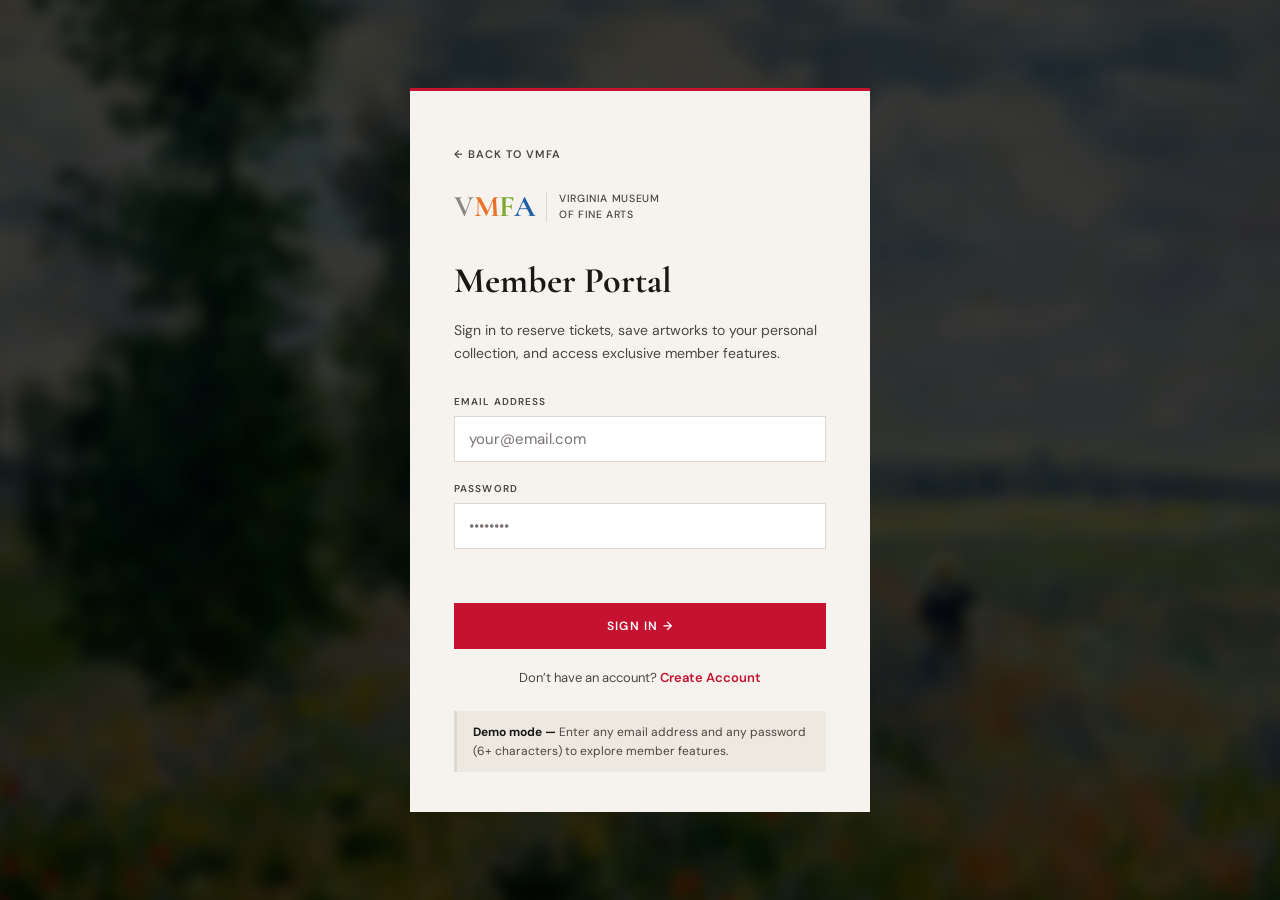
==== login.html @ 45c1c350 "added login and signup pages" ====
<!DOCTYPE html>
<html lang="en">
<head>
  <meta charset="UTF-8" />
  <meta name="viewport" content="width=device-width, initial-scale=1.0" />
  <title>Sign In – Virginia Museum of Fine Arts</title>
  <link rel="stylesheet" href="styles.css" />
</head>
<body class="login-body">

  <div class="login-page-wrap">
    <div class="login-card">
      <a href="index.html" class="login-back-link">&larr; Back to VMFA</a>

      <div class="login-logo">
        <div class="logo-letters">
          <span class="logo-v">V</span><span class="logo-m">M</span><span class="logo-f">F</span><span class="logo-a">A</span>
        </div>
        <div class="logo-name">Virginia Museum<br>of Fine Arts</div>
      </div>

      <h1 class="login-heading">Member Portal</h1>
      <p class="login-subheading">Sign in to reserve tickets, save artworks to your personal collection, and access exclusive member features.</p>

      <form id="loginForm" class="login-form" novalidate>
        <div class="login-field">
          <label for="loginEmail">Email Address</label>
          <input type="email" id="loginEmail" name="email" placeholder="your@email.com" autocomplete="email" required />
        </div>
        <div class="login-field">
          <label for="loginPassword">Password</label>
          <input type="password" id="loginPassword" name="password" placeholder="&bull;&bull;&bull;&bull;&bull;&bull;&bull;&bull;" autocomplete="current-password" required />
        </div>
        <p id="loginError" class="login-error" aria-live="polite"></p>
        <button type="submit" class="login-submit-btn">Sign In &rarr;</button>
      </form>

      <p class="login-switch-link">Don&rsquo;t have an account? <a href="signup.html">Create Account</a></p>

      <div class="login-demo-note">
        <strong>Demo mode &mdash;</strong> Enter any email address and any password (6+ characters) to explore member features.
      </div>
    </div>
  </div>

  <script src="login.js"></script>
</body>
</html>
---- styles.css ----
/* ============================================================
   VMFA — styles.css  (complete rewrite, VMFA-quality)
   Inspired by vmfa.museum: art-forward, full-bleed images,
   generous whitespace, bold serif, clean editorial layout.
   ============================================================ */

@import url('https://fonts.googleapis.com/css2?family=Cormorant+Garamond:ital,wght@0,400;0,600;0,700;1,400;1,600&family=DM+Sans:wght@300;400;500;600&display=swap');

/* ── Reset ──────────────────────────────────────────────── */
*, *::before, *::after { box-sizing: border-box; margin: 0; padding: 0; }
html { scroll-behavior: smooth; }
img { display: block; max-width: 100%; }
a { text-decoration: none; color: inherit; }
button { font-family: inherit; cursor: pointer; border: none; background: none; }

/* ── Design Tokens ──────────────────────────────────────── */
:root {
  --red:        #c41230;
  --red-dark:   #9e0e26;
  --ink:        #1a1714;
  --ink-mid:    #4a4540;
  --ink-soft:   #7a7370;
  --ivory:      #f6f3ee;
  --ivory-mid:  #ede9e1;
  --white:      #ffffff;
  --rule:       #ddd8d0;
  --black:      #0c0805;

  --vmfa-v: #888;
  --vmfa-m: #e8722a;
  --vmfa-f: #7aaa2e;
  --vmfa-a: #1e5fa8;

  --ff-display: 'Cormorant Garamond', Georgia, serif;
  --ff-body:    'DM Sans', system-ui, sans-serif;
  --max: 1200px;
  --header-h: 72px;
}

/* ── Base ───────────────────────────────────────────────── */
body {
  font-family: var(--ff-body);
  background: var(--white);
  color: var(--ink);
  font-size: 16px;
  line-height: 1.7;
  -webkit-font-smoothing: antialiased;
}

/* ── SPA routing ────────────────────────────────────────── */
.page { display: none; }
.page.active {
  display: block;
  animation: pageFade .3s ease both;
}
@keyframes pageFade {
  from { opacity: 0; transform: translateY(10px); }
  to   { opacity: 1; transform: translateY(0); }
}

/* ── Logo color letters ─────────────────────────────────── */
.logo-v { color: var(--vmfa-v); }
.logo-m { color: var(--vmfa-m); }
.logo-f { color: var(--vmfa-f); }
.logo-a { color: var(--vmfa-a); }

/* ============================================================
   HEADER
   ============================================================ */
header {
  position: sticky;
  top: 0;
  z-index: 200;
  background: var(--white);
  border-bottom: 1px solid var(--rule);
}
header.scrolled { box-shadow: 0 2px 20px rgba(0,0,0,.08); }

.header-main {
  max-width: var(--max);
  margin: 0 auto;
  padding: 0 32px;
  height: var(--header-h);
  display: flex;
  align-items: center;
  gap: 32px;
}

.logo {
  display: flex;
  align-items: center;
  gap: 12px;
  flex-shrink: 0;
  text-decoration: none;
}
.logo-letters {
  font-family: var(--ff-display);
  font-size: 30px;
  font-weight: 700;
  line-height: 1;
  letter-spacing: -.5px;
}
.logo-name {
  font-size: 10.5px;
  font-weight: 500;
  line-height: 1.45;
  color: var(--ink-mid);
  border-left: 1.5px solid var(--rule);
  padding-left: 12px;
  text-transform: uppercase;
  letter-spacing: .06em;
}

nav { flex: 1; }
nav ul { list-style: none; display: flex; align-items: center; gap: 0; }
nav a {
  display: block;
  padding: 6px 16px;
  font-size: 13px;
  font-weight: 500;
  color: var(--ink-mid);
  letter-spacing: .02em;
  transition: color .18s;
  white-space: nowrap;
}
nav a:hover  { color: var(--ink); }
nav a.active {
  background: var(--red);
  color: var(--white);
  border-radius: 3px;
}

/* Search bar in header */
.header-search {
  display: flex;
  align-items: center;
  border: 1.5px solid var(--rule);
  border-radius: 3px;
  background: var(--ivory);
  overflow: hidden;
  flex-shrink: 0;
  transition: border-color .2s;
}
.header-search:focus-within { border-color: var(--red); }
.header-search input {
  background: none;
  border: none;
  outline: none;
  font-family: var(--ff-body);
  font-size: 13px;
  color: var(--ink);
  padding: 8px 14px;
  width: 260px;
}
.header-search input::placeholder { color: var(--ink-soft); }
.header-search button {
  background: var(--red);
  border: none;
  padding: 0 13px;
  min-height: 36px;
  color: var(--white);
  display: flex;
  align-items: center;
  transition: background .18s;
  flex-shrink: 0;
}
.header-search button:hover { background: var(--red); }

/* Mobile button */
.mobile-menu-btn {
  display: none;
  background: none;
  border: 1.5px solid var(--rule);
  border-radius: 4px;
  padding: 6px 10px;
  font-size: 18px;
  color: var(--ink);
  cursor: pointer;
  margin-left: auto;
}

/* ── Mobile Nav ─────────────────────────────────────────── */
.mobile-nav {
  display: none;
  position: fixed;
  inset: 0;
  z-index: 999;
  background: var(--black);
  flex-direction: column;
  align-items: center;
  justify-content: center;
  gap: 4px;
}
.mobile-nav.open { display: flex; }
.mobile-nav ul { list-style: none; text-align: center; }
.mobile-nav a {
  display: block;
  font-family: var(--ff-display);
  font-size: 36px;
  font-weight: 600;
  color: var(--ivory);
  padding: 12px 48px;
  transition: color .2s;
}
.mobile-nav a:hover { color: var(--vmfa-m); }
.mobile-close {
  position: absolute;
  top: 20px; right: 24px;
  background: none;
  border: none;
  font-size: 28px;
  color: var(--ivory);
  cursor: pointer;
}

/* ── Search Overlay ─────────────────────────────────────── */
.search-overlay {
  display: none;
  position: fixed;
  inset: 0;
  z-index: 400;
  background: rgba(12,8,5,.96);
  align-items: flex-start;
  justify-content: flex-end;
}
.search-overlay.open { display: flex; }
.search-overlay-inner {
  width: 480px;
  max-width: 100%;
  padding: 96px 48px 48px;
  position: relative;
  height: 100%;
  overflow-y: auto;
}
.search-overlay-inner label {
  display: block;
  font-size: 10px;
  font-weight: 600;
  text-transform: uppercase;
  letter-spacing: .22em;
  color: rgba(255,255,255,.28);
  margin-bottom: 20px;
}
.search-overlay-inner input {
  width: 100%;
  background: none;
  border: none;
  border-bottom: 2px solid rgba(255,255,255,.16);
  font-family: var(--ff-display);
  font-size: 38px;
  font-weight: 600;
  color: var(--white);
  padding: 8px 0 16px;
  outline: none;
  transition: border-color .25s;
}
.search-overlay-inner input:focus { border-bottom-color: var(--red); }
.search-overlay-inner input::placeholder { color: rgba(255,255,255,.16); }
.search-close {
  position: absolute;
  top: 44px; right: 44px;
  background: none;
  border: 1.5px solid rgba(255,255,255,.18);
  border-radius: 50%;
  width: 40px; height: 40px;
  display: flex;
  align-items: center;
  justify-content: center;
  color: rgba(255,255,255,.5);
  font-size: 18px;
  cursor: pointer;
  transition: background .2s, border-color .2s, color .2s;
}
.search-close:hover { background: var(--red); border-color: var(--red); color: var(--white); }
.search-results { margin-top: 12px; max-height: 55vh; overflow-y: auto; }
.search-result-item {
  display: flex;
  align-items: baseline;
  gap: 16px;
  width: 100%;
  background: none;
  border: none;
  border-bottom: 1px solid rgba(255,255,255,.07);
  padding: 14px 0;
  cursor: pointer;
  text-align: left;
  color: var(--white);
  font-family: inherit;
  transition: padding-left .15s;
}
.search-result-item:hover { padding-left: 8px; }
.sri-tag {
  font-size: 10px;
  font-weight: 700;
  text-transform: uppercase;
  letter-spacing: .14em;
  color: var(--red);
  min-width: 120px;
  flex-shrink: 0;
}
.sri-title {
  font-family: var(--ff-display);
  font-size: 20px;
  font-weight: 600;
  line-height: 1.25;
}
.search-no-results { font-size: 14px; color: rgba(255,255,255,.35); margin-top: 20px; }

@keyframes highlightFade {
  0%   { outline-color: var(--red); box-shadow: 0 0 0 4px rgba(196,18,48,.2); }
  100% { outline-color: transparent; box-shadow: none; }
}
.search-highlight {
  outline: 2px solid var(--red);
  outline-offset: 6px;
  border-radius: 4px;
  animation: highlightFade 2.4s ease forwards;
}

/* ============================================================
   BUTTONS
   ============================================================ */
.btn-red {
  display: inline-block;
  background: var(--red);
  color: var(--white);
  border: none;
  padding: 13px 32px;
  font-size: 12.5px;
  font-weight: 600;
  letter-spacing: .06em;
  text-transform: uppercase;
  border-radius: 2px;
  cursor: pointer;
  transition: background .2s, transform .15s;
}
.btn-red:hover { background: var(--red-dark); transform: translateY(-1px); }

.btn-outline {
  display: inline-block;
  background: transparent;
  color: var(--white);
  border: 1.5px solid rgba(255,255,255,.5);
  padding: 12px 32px;
  font-size: 12.5px;
  font-weight: 600;
  letter-spacing: .06em;
  text-transform: uppercase;
  border-radius: 2px;
  cursor: pointer;
  transition: border-color .2s, background .2s;
}
.btn-outline:hover { border-color: var(--white); background: rgba(255,255,255,.1); }

.btn-outline-red {
  display: inline-block;
  background: transparent;
  color: var(--red);
  border: 1.5px solid var(--red);
  padding: 12px 32px;
  font-size: 12.5px;
  font-weight: 600;
  letter-spacing: .06em;
  text-transform: uppercase;
  border-radius: 2px;
  cursor: pointer;
  transition: background .2s, color .2s;
}
.btn-outline-red:hover { background: var(--red); color: var(--white); }

/* ============================================================
   HERO — full viewport, cinematic
   ============================================================ */
.hero {
  height: calc(100vh - var(--header-h));
  min-height: 600px;
  position: relative;
  overflow: hidden;
  background: var(--black);
  display: flex;
  align-items: flex-end;
  padding: 0 80px 88px;
}
.hero-video-wrap {
  position: absolute;
  inset: 0;
  z-index: 0;
  pointer-events: none;
}
.hero-video-wrap video {
  width: 100%;
  height: 100%;
  object-fit: cover;
  object-position: center;
}
.hero-overlay {
  position: absolute;
  inset: 0;
  z-index: 1;
  background:
    linear-gradient(to right, rgba(12,8,5,.88) 0%, rgba(12,8,5,.5) 55%, rgba(12,8,5,.15) 100%),
    linear-gradient(to top, rgba(12,8,5,.7) 0%, transparent 55%);
}
.hero-box {
  position: relative;
  z-index: 2;
  max-width: 620px;
  padding-left: 5%;
}
.hero-box h1 {
  font-family: var(--ff-display);
  font-size: clamp(56px, 8vw, 108px);
  font-weight: 700;
  text-indent: -0.12em;
  color: var(--white);
  line-height: .96;
  letter-spacing: -.04em;
  margin-bottom: 22px;
}
.hero-box p {
  font-size: 19px;
  color: rgba(255,255,255,.82);
  line-height: 1.65;
  max-width: 500px;
  margin-bottom: 40px;
}
.hero-btns { display: flex; gap: 12px; flex-wrap: wrap; }

/* ============================================================
   INFO BAR
   ============================================================ */
.info-bar {
  background: var(--red);
  display: grid;
  grid-template-columns: repeat(4, 1fr);
  border-top: 1px solid rgba(255,255,255,.07);
}
.info-bar-item {
  padding: 16px 36px;
  border-right: 1px solid rgba(255,255,255,.15);
  display: flex;
  flex-direction: column;
  gap: 4px;
}
.info-bar-item:last-child { border-right: none; }
.info-bar-item strong {
  display: block;
  font-size: 9.5px;
  font-weight: 700;
  text-transform: uppercase;
  letter-spacing: .16em;
  color: rgba(255,255,255,.6);
}
.info-bar-item span {
  font-size: 15px;
  font-weight: 600;
  color: var(--white);
}

/* ============================================================
   CURRENT EXHIBITION — dark cinematic spread
   ============================================================ */
.current-exhibition {
  background:
    radial-gradient(ellipse at 78% 35%, rgba(196,18,48,.1) 0%, transparent 48%),
    var(--black);
  padding: 96px 80px;
}
.current-exhibition .inner {
  max-width: var(--max);
  margin: 0 auto;
  display: grid;
  grid-template-columns: 1fr 520px;
  gap: 88px;
  align-items: center;
}
.current-exhibition .label {
  font-size: 10px;
  font-weight: 700;
  text-transform: uppercase;
  letter-spacing: .22em;
  color: var(--vmfa-m);
  margin-bottom: 20px;
}
.current-exhibition h2 {
  font-family: var(--ff-display);
  font-size: clamp(30px, 4.5vw, 54px);
  font-weight: 700;
  color: var(--white);
  line-height: 1.08;
  margin-bottom: 16px;
  letter-spacing: -.02em;
}
.current-exhibition .dates {
  font-size: 13px;
  letter-spacing: .06em;
  color: rgba(255,255,255,.36);
  margin-bottom: 20px;
}
.current-exhibition p:not(.dates) {
  font-size: 17px;
  color: rgba(255,255,255,.65);
  line-height: 1.82;
  margin-bottom: 40px;
}
.current-exhibition img {
  width: 100%;
  height: 540px;
  object-fit: cover;
  border-radius: 2px;
  display: block;
}

/* ============================================================
   SECTION WRAPPERS
   ============================================================ */
.section {
  max-width: var(--max);
  margin: 0 auto;
  padding: 96px 32px;
}
.section-gray {
  background: var(--ivory);
  padding: 96px 32px;
}
.section-gray .inner {
  max-width: var(--max);
  margin: 0 auto;
}

/* Section header — real VMFA style: large serif heading + red underline */
.section-header {
  display: flex;
  justify-content: space-between;
  align-items: flex-end;
  margin-bottom: 56px;
  padding-bottom: 20px;
  border-bottom: 1px solid var(--rule);
}
.section-header h2 {
  font-family: var(--ff-display);
  font-size: clamp(32px, 4.5vw, 54px);
  font-weight: 700;
  letter-spacing: -.03em;
  line-height: 1.0;
  color: var(--ink);
}
.see-all {
  font-size: 12px;
  font-weight: 600;
  letter-spacing: .08em;
  text-transform: uppercase;
  color: var(--red);
  white-space: nowrap;
  transition: opacity .2s;
  flex-shrink: 0;
}
.see-all:hover { opacity: .65; }

/* ============================================================
   FEATURED EVENTS — editorial mosaic layout (like real VMFA)
   ============================================================ */
.events-grid {
  display: grid;
  grid-template-columns: repeat(3, 1fr);
  border: 1px solid var(--rule);
}

.event-card {
  background: var(--white);
  transition: background .2s;
  border: none;
  border-radius: 0;
  overflow: hidden;
}
.event-card:hover { background: var(--ivory); }

/* Dividers */
.event-card:nth-child(2),
.event-card:nth-child(3) { border-left: 1px solid var(--rule); }
.event-card:first-child  { border-bottom: 1px solid var(--rule); }

/* Feature card — spans full width, image left / text right */
.event-card:first-child {
  grid-column: 1 / -1;
  display: grid;
  grid-template-columns: 58% 42%;
  min-height: 520px;
}
.event-card:first-child .event-img {
  height: 100%;
  min-height: 520px;
}
.event-card:first-child .event-body {
  padding: 60px 72px;
  display: flex;
  flex-direction: column;
  justify-content: center;
  border-left: 1px solid var(--rule);
}
.event-card:first-child h3 {
  font-size: clamp(26px, 3vw, 42px);
  line-height: 1.08;
  letter-spacing: -.03em;
  margin-bottom: 16px;
}
.event-card:first-child .event-meta { font-size: 13px; margin-bottom: 16px; padding-top: 18px; border-top: 1px solid var(--rule); }
.event-card:first-child .event-desc { font-size: 16px; line-height: 1.78; margin-bottom: 32px; }

/* Supporting cards */
.event-card:not(:first-child) .event-img  { height: 260px; }
.event-card:not(:first-child) .event-body { padding: 26px 28px 30px; }
.event-card:not(:first-child) h3          { font-size: 19px; line-height: 1.25; margin-bottom: 8px; }
.event-card:not(:first-child) .event-meta { font-size: 11.5px; margin-bottom: 10px; }
.event-card:not(:first-child) .event-desc { font-size: 13.5px; line-height: 1.65; margin-bottom: 18px; }

/* Event image base styles */
.event-img {
  position: relative;
  overflow: hidden;
  background: var(--ink);
}
.event-img::after {
  content: '';
  position: absolute;
  inset: 0;
  background: linear-gradient(transparent 40%, rgba(0,0,0,.5));
}
.event-img-label {
  position: absolute;
  bottom: 12px; left: 12px;
  z-index: 1;
  background: var(--red);
  color: var(--white);
  font-size: 9.5px;
  font-weight: 700;
  text-transform: uppercase;
  letter-spacing: .1em;
  padding: 3px 10px;
  border-radius: 2px;
}
.event-category {
  font-size: 10.5px;
  font-weight: 700;
  text-transform: uppercase;
  letter-spacing: .14em;
  color: var(--red);
  margin-bottom: 8px;
}
.event-card h3 {
  font-family: var(--ff-display);
  font-weight: 700;
  color: var(--ink);
}
.event-meta { font-size: 12px; color: var(--ink-soft); font-weight: 500; }
.event-desc { font-size: 14px; color: var(--ink-mid); line-height: 1.65; }
.event-cta {
  display: inline-flex;
  align-items: center;
  gap: 7px;
  font-size: 11px;
  font-weight: 700;
  text-transform: uppercase;
  letter-spacing: .1em;
  color: var(--red);
  transition: gap .2s;
}
.event-cta:hover { gap: 13px; }

@keyframes event-pulse {
  0%   { box-shadow: 0 0 0 0 rgba(196,30,58,.35); }
  60%  { box-shadow: 0 0 0 10px rgba(196,30,58,0); }
  100% { box-shadow: 0 0 0 0 rgba(196,30,58,0); }
}
.event-highlight { animation: event-pulse 1.8s ease-out; outline: 2px solid var(--red); outline-offset: -2px; }

/* ============================================================
   EXHIBITIONS PAGE — MAIN TAB BAR (Exhibitions | Events)
   ============================================================ */
.main-tab-bar {
  display: flex;
  gap: 0;
  border-bottom: 2px solid var(--rule);
  margin-bottom: 52px;
}
.main-tab {
  background: none;
  border: none;
  border-bottom: 3px solid transparent;
  margin-bottom: -2px;
  padding: 14px 36px 13px;
  font-family: var(--ff-body);
  font-size: 14px;
  font-weight: 600;
  letter-spacing: .05em;
  text-transform: uppercase;
  color: var(--ink-soft);
  cursor: pointer;
  transition: color .2s, border-color .2s;
}
.main-tab:hover { color: var(--ink); }
.main-tab.active {
  color: var(--red);
  border-bottom-color: var(--red);
}

/* Events grid inside the events tab has same first-card feature layout */
#eventsContent .section-header {
  margin-bottom: 40px;
}

@media (max-width: 600px) {
  .main-tab { padding: 12px 20px 11px; font-size: 13px; }
}

/* ============================================================
   COLLECTION GRID — full bleed, no gap (real VMFA style)
   ============================================================ */
.collection-grid {
  display: grid;
  grid-template-columns: repeat(3, 1fr);
  gap: 3px;
  background: var(--rule);
}
.collection-tile {
  position: relative;
  overflow: hidden;
  height: 360px;
  cursor: pointer;
  background: var(--ink);
}
.collection-tile img {
  width: 100%;
  height: 100%;
  object-fit: cover;
  transition: transform .5s ease, opacity .3s;
  opacity: .88;
}
.collection-tile:hover img { transform: scale(1.06); opacity: 1; }
.tile-label {
  position: absolute;
  bottom: 0; left: 0; right: 0;
  padding: 60px 20px 20px;
  background: linear-gradient(transparent, rgba(0,0,0,.78));
  color: var(--white);
  font-family: var(--ff-display);
  font-style: italic;
  font-size: 19px;
  font-weight: 600;
  letter-spacing: .01em;
}

/* ============================================================
   MEMBER CTA — cinematic dark split
   ============================================================ */
.member-cta {
  display: grid;
  grid-template-columns: 1fr 1fr;
  min-height: 520px;
  background:
    radial-gradient(ellipse at 16% 55%, rgba(196,18,48,.1) 0%, transparent 48%),
    var(--black);
}
.member-cta-text {
  padding: 96px 80px;
  display: flex;
  flex-direction: column;
  justify-content: center;
  gap: 22px;
}
.member-cta-text h2 {
  font-family: var(--ff-display);
  font-size: clamp(32px, 4.5vw, 58px);
  font-weight: 700;
  color: var(--white);
  line-height: 1.04;
  letter-spacing: -.03em;
}
.member-cta-text p {
  font-size: 17px;
  color: rgba(255,255,255,.62);
  line-height: 1.82;
  max-width: 420px;
}
.member-cta-img { overflow: hidden; }
.member-cta-img img { width: 100%; height: 100%; object-fit: cover; }

/* ============================================================
   INNER PAGE HERO
   ============================================================ */
.page-hero {
  background:
    radial-gradient(ellipse at 90% 20%, rgba(196,18,48,.13) 0%, transparent 44%),
    radial-gradient(ellipse at 10% 80%, rgba(30,95,168,.05) 0%, transparent 40%),
    var(--black);
  padding: 112px 80px 90px;
  min-height: 280px;
}
.page-hero h1 {
  font-family: var(--ff-display);
  font-size: clamp(48px, 7vw, 92px);
  font-weight: 700;
  color: var(--white);
  max-width: var(--max);
  margin: 0 auto 16px;
  line-height: .96;
  letter-spacing: -.04em;
}
.page-hero p {
  font-size: 18px;
  color: rgba(255,255,255,.55);
  max-width: var(--max);
  margin: 0 auto;
  line-height: 1.7;
}

/* ============================================================
   EXHIBITIONS PAGE
   ============================================================ */
.filter-tabs {
  display: flex;
  gap: 10px;
  margin-bottom: 48px;
  flex-wrap: wrap;
}
.tab {
  background: var(--white);
  border: 1.5px solid var(--rule);
  color: var(--ink-mid);
  padding: 9px 26px;
  font-size: 12px;
  font-weight: 600;
  letter-spacing: .07em;
  text-transform: uppercase;
  border-radius: 2px;
  transition: all .18s;
  cursor: pointer;
}
.tab:hover  { border-color: var(--red); color: var(--red); }
.tab.active { background: var(--red); border-color: var(--red); color: var(--white); }

.exhibitions-list { display: flex; flex-direction: column; }

.exhibit-row {
  display: grid;
  grid-template-columns: 380px 1fr;
  gap: 64px;
  padding: 64px 0;
  border-bottom: 1px solid var(--rule);
}
.exhibit-row:first-child { border-top: 1px solid var(--rule); }
.exhibit-row.hidden { display: none; }

.exhibit-img-wrap {
  position: relative;
  overflow: hidden;
  height: 360px;
  flex-shrink: 0;
}
.exhibit-img-wrap img {
  width: 100%;
  height: 100%;
  object-fit: cover;
  transition: transform .45s;
}
.exhibit-row:hover .exhibit-img-wrap img { transform: scale(1.04); }

.exhibit-badge {
  position: absolute;
  top: 12px; left: 12px;
  font-size: 9.5px;
  font-weight: 700;
  text-transform: uppercase;
  letter-spacing: .1em;
  padding: 4px 10px;
  border-radius: 2px;
}
.exhibit-badge.current  { background: var(--red); color: var(--white); }
.exhibit-badge.upcoming { background: var(--ink); color: var(--ivory); }

.exhibit-info {
  display: flex;
  flex-direction: column;
  justify-content: center;
}
.exhibit-category {
  font-size: 10.5px;
  font-weight: 700;
  text-transform: uppercase;
  letter-spacing: .18em;
  color: var(--red);
  margin-bottom: 14px;
}
.exhibit-info h3 {
  font-family: var(--ff-display);
  font-size: clamp(22px, 3vw, 36px);
  font-weight: 700;
  color: var(--ink);
  line-height: 1.15;
  margin-bottom: 12px;
  letter-spacing: -.02em;
}
.exhibit-dates {
  font-size: 13px;
  color: var(--ink-soft);
  font-weight: 500;
  letter-spacing: .05em;
  margin-bottom: 18px;
}
.exhibit-desc {
  font-size: 15px;
  color: var(--ink-mid);
  line-height: 1.82;
  margin-bottom: 22px;
}
.ticket-note {
  font-size: 12px;
  font-weight: 600;
  color: var(--red);
  letter-spacing: .05em;
}

/* ============================================================
   ARTISTS PAGE — full-bleed editorial rows (real museum style)
   ============================================================ */
#artists .section { max-width: none; padding: 0; }
.artists-grid { display: block; }

.artist-card {
  display: grid;
  grid-template-columns: 1fr 1fr;
  min-height: 500px;
  border-bottom: 1px solid var(--rule);
  border-radius: 0;
  overflow: hidden;
  background: var(--white);
  transition: none;
  box-shadow: none;
}
.artist-card:first-child { min-height: 620px; }

/* Alternate image side */
.artist-card:nth-child(even) .artist-img-wrap { order: 2; }
.artist-card:nth-child(even) .artist-body     { order: 1; }

.artist-img-wrap {
  overflow: hidden;
  height: 100%;
  min-height: 500px;
  position: relative;
}
.artist-card:first-child .artist-img-wrap { min-height: 620px; }
.artist-img-wrap img {
  width: 100%;
  height: 100%;
  object-fit: cover;
  display: block;
  transition: transform .5s ease;
}
.artist-card:hover .artist-img-wrap img { transform: scale(1.03); }

.artist-body {
  padding: 72px 80px;
  display: flex;
  flex-direction: column;
  justify-content: center;
  background: var(--white);
}
.artist-medium {
  font-size: 11px;
  font-weight: 700;
  text-transform: uppercase;
  letter-spacing: .2em;
  color: var(--red);
  margin-bottom: 20px;
}
.artist-artwork {
  font-family: var(--ff-display);
  font-size: clamp(30px, 3.5vw, 48px);
  font-weight: 700;
  color: var(--ink);
  line-height: 1.1;
  letter-spacing: -.03em;
  margin-bottom: 12px;
}
.artist-name-label {
  font-size: 15px;
  color: var(--ink-soft);
  font-weight: 500;
  margin-bottom: 28px;
}
.artist-bio {
  font-size: 16px;
  color: var(--ink-mid);
  line-height: 1.85;
  max-width: 480px;
}

/* ============================================================
   VISIT PAGE — luxury two-column sections
   ============================================================ */
.visit-grid {
  display: block;
  max-width: var(--max);
  margin: 0 auto;
  padding: 0 32px 80px;
}

.visit-card {
  display: grid;
  grid-template-columns: 260px 1fr;
  column-gap: 96px;
  padding: 88px 0;
  background: transparent;
  border: none;
  border-radius: 0;
  border-bottom: 1px solid var(--rule);
  align-items: start;
}
.visit-card:last-child { border-bottom: none; }

.visit-card h3 {
  grid-column: 1;
  font-family: var(--ff-display);
  font-size: 36px;
  font-weight: 700;
  color: var(--ink);
  line-height: 1.1;
  letter-spacing: -.02em;
  border-bottom: none;
  padding-bottom: 0;
  margin-bottom: 0;
  position: sticky;
  top: calc(var(--header-h) + 20px);
}
.visit-card > *:not(h3) { grid-column: 2; }

/* Hours */
.hours-table { margin-bottom: 16px; }
.hours-row {
  display: flex;
  justify-content: space-between;
  padding: 14px 0;
  border-bottom: 1px solid var(--rule);
  font-size: 15px;
}
.hours-row:last-child { border-bottom: none; }
.day  { color: var(--ink-mid); }
.time { font-weight: 600; }
.visit-note { font-size: 13px; color: var(--ink-soft); font-style: italic; line-height: 1.7; margin-top: 6px; }

/* Tickets */
.ticket-table { display: flex; flex-direction: column; }
.ticket-row {
  display: flex;
  justify-content: space-between;
  align-items: center;
  padding: 16px 0;
  border-bottom: 1px solid var(--rule);
  gap: 16px;
}
.ticket-row:last-child { border-bottom: none; }
.ticket-row strong { font-size: 15px; font-weight: 600; display: block; }
.ticket-row p { font-size: 12px; color: var(--ink-soft); margin-top: 2px; }
.price {
  font-family: var(--ff-display);
  font-size: 28px;
  font-weight: 700;
  flex-shrink: 0;
  color: var(--ink);
}
.price.free {
  font-family: var(--ff-body);
  font-size: 12px;
  font-weight: 700;
  color: #2a7a2a;
  background: #edf7ed;
  padding: 3px 12px;
  border-radius: 2px;
}

/* Location */
.visit-address {
  font-size: 16px;
  font-style: normal;
  font-weight: 600;
  line-height: 1.8;
  margin-bottom: 28px;
}
.transit-info { display: flex; flex-direction: column; gap: 20px; }
.transit-item strong { font-size: 13px; font-weight: 600; display: block; margin-bottom: 4px; }
.transit-item p { font-size: 15px; color: var(--ink-mid); line-height: 1.65; }

/* Accessibility */
.amenities-list { list-style: none; display: grid; grid-template-columns: 1fr 1fr; gap: 14px 32px; }
.amenities-list li { font-size: 15px; color: var(--ink-mid); }

/* Dining */
.dining-options { display: flex; flex-direction: column; gap: 28px; }
.dining-item strong { font-size: 16px; font-weight: 600; display: block; margin-bottom: 5px; }
.dining-item p { font-size: 15px; color: var(--ink-mid); line-height: 1.65; margin-bottom: 5px; }
.dining-hours { font-size: 12px; font-weight: 600; color: var(--red); letter-spacing: .03em; }

/* Contact */
.contact-info { display: flex; flex-direction: column; gap: 22px; }
.contact-item strong { font-size: 13px; font-weight: 600; display: block; margin-bottom: 4px; }
.contact-item p { font-size: 15px; color: var(--ink-mid); line-height: 1.65; }
.contact-item a { color: var(--red); font-weight: 600; }
.contact-item a:hover { text-decoration: underline; }

/* ============================================================
   NEWSLETTER
   ============================================================ */
.newsletter {
  background: var(--black);
  padding: 112px 32px;
  text-align: center;
}
.newsletter-inner { max-width: 580px; margin: 0 auto; }
.newsletter .eyebrow {
  font-size: 10px;
  font-weight: 700;
  text-transform: uppercase;
  letter-spacing: .22em;
  color: var(--vmfa-m);
  margin-bottom: 18px;
  display: block;
}
.newsletter h2 {
  font-family: var(--ff-display);
  font-size: clamp(34px, 5.5vw, 66px);
  font-weight: 700;
  color: var(--white);
  margin-bottom: 14px;
  letter-spacing: -.04em;
  line-height: 1.0;
}
.newsletter-inner > p {
  font-size: 17px;
  color: rgba(255,255,255,.48);
  margin-bottom: 48px;
  line-height: 1.78;
}
.newsletter-form { display: flex; max-width: 520px; margin: 0 auto; }
.newsletter-form input {
  flex: 1;
  padding: 16px 22px;
  font-size: 14px;
  font-family: var(--ff-body);
  border: 1.5px solid rgba(255,255,255,.16);
  border-right: none;
  border-radius: 2px 0 0 2px;
  background: rgba(255,255,255,.06);
  color: var(--white);
  outline: none;
  transition: border-color .2s, background .2s;
}
.newsletter-form input::placeholder { color: rgba(255,255,255,.28); }
.newsletter-form input:focus { border-color: rgba(255,255,255,.36); background: rgba(255,255,255,.1); }
.newsletter-form button {
  background: var(--red);
  color: var(--white);
  border: none;
  padding: 16px 28px;
  font-size: 12px;
  font-weight: 700;
  letter-spacing: .07em;
  text-transform: uppercase;
  border-radius: 0 2px 2px 0;
  cursor: pointer;
  font-family: var(--ff-body);
  white-space: nowrap;
  transition: background .2s;
}
.newsletter-form button:hover { background: var(--red-dark); }
.newsletter-success {
  display: none;
  color: rgba(255,255,255,.72);
  font-size: 16px;
  margin-top: 22px;
}

/* ============================================================
   FOOTER
   ============================================================ */
footer {
  background: #0a0705;
  padding: 88px 32px 36px;
}
.footer-inner { max-width: var(--max); margin: 0 auto; }
.footer-top {
  display: grid;
  grid-template-columns: 1.6fr 1fr 1fr 1fr;
  gap: 56px;
  padding-bottom: 56px;
  border-bottom: 1px solid rgba(255,255,255,.08);
}
.footer-brand .logo-letters {
  font-family: var(--ff-display);
  font-size: 38px;
  font-weight: 700;
  letter-spacing: -.5px;
  display: block;
  margin-bottom: 8px;
}
.footer-brand .logo-name {
  font-size: 10px;
  font-weight: 500;
  color: rgba(255,255,255,.3);
  text-transform: uppercase;
  letter-spacing: .06em;
  border-left: none;
  padding-left: 0;
  line-height: 1.5;
}
.footer-brand address {
  font-style: normal;
  font-size: 13px;
  color: rgba(255,255,255,.38);
  line-height: 1.95;
  margin-top: 26px;
}
.footer-social { display: flex; gap: 10px; margin-top: 28px; }
.footer-social a {
  width: 38px; height: 38px;
  border: 1px solid rgba(255,255,255,.14);
  border-radius: 50%;
  display: flex;
  align-items: center;
  justify-content: center;
  font-size: 12px;
  font-weight: 700;
  color: rgba(255,255,255,.4);
  transition: background .2s, color .2s, border-color .2s;
}
.footer-social a:hover { background: var(--red); border-color: var(--red); color: var(--white); }

.footer-col h4 {
  font-size: 10px;
  font-weight: 700;
  text-transform: uppercase;
  letter-spacing: .2em;
  color: rgba(255,255,255,.28);
  margin-bottom: 26px;
}
.footer-col ul { list-style: none; display: flex; flex-direction: column; gap: 14px; }
.footer-col li a {
  font-size: 14px;
  color: rgba(255,255,255,.52);
  transition: color .18s;
  line-height: 1.4;
}
.footer-col li a:hover { color: var(--white); }

.footer-bottom {
  padding-top: 32px;
  display: flex;
  justify-content: space-between;
  align-items: center;
  gap: 16px;
  flex-wrap: wrap;
}
.footer-bottom p { font-size: 12px; color: rgba(255,255,255,.24); }
.footer-bottom-links { display: flex; gap: 24px; }
.footer-bottom-links a {
  font-size: 12px;
  color: rgba(255,255,255,.24);
  transition: color .18s;
}
.footer-bottom-links a:hover { color: rgba(255,255,255,.6); }

/* ============================================================
   SCROLL REVEAL
   ============================================================ */
.pre-reveal {
  opacity: 0;
  transform: translateY(28px);
  transition: opacity .7s cubic-bezier(.22, 1, .36, 1),
              transform .7s cubic-bezier(.22, 1, .36, 1);
}
.in-view { opacity: 1; transform: translateY(0); }

/* ============================================================
   RESPONSIVE
   ============================================================ */

/* ── 1200px ── */
@media (max-width: 1200px) {
  .current-exhibition .inner { grid-template-columns: 1fr 440px; gap: 64px; }
  .exhibit-row { grid-template-columns: 320px 1fr; gap: 48px; }
  .exhibit-img-wrap { height: 300px; }
}

/* ── 1024px (iPad Pro 12.9" portrait, iPad Air/standard/mini landscape) ── */
@media (max-width: 1024px) {
  /* Hero — center content for all tablet viewports */
  .hero { padding: 0 40px 72px; justify-content: center; align-items: center; }
  .hero-overlay {
    background:
      linear-gradient(to top, rgba(12,8,5,.85) 0%, transparent 55%),
      rgba(12,8,5,.44);
  }
  .hero-box { text-align: center; padding-left: 0; max-width: 700px; }
  .hero-box h1 { text-indent: 0; }
  .hero-btns { justify-content: center; }

  /* Info bar — 2 columns instead of 4 (prevents text crush on narrow tablets) */
  .info-bar { grid-template-columns: repeat(2, 1fr); }
  .info-bar-item:nth-child(2) { border-right: none; }

  /* Featured event card body padding relief on tablets */
  .event-card:first-child .event-body { padding: 40px 44px; }

  .current-exhibition { padding: 80px 40px; }
  .current-exhibition .inner { grid-template-columns: 1fr 380px; gap: 48px; }
  .current-exhibition img { height: 440px; }
  .member-cta-text { padding: 72px 48px; }
  .page-hero { padding: 88px 40px 72px; }
  .artist-body { padding: 56px 56px; }
  .artist-artwork { font-size: clamp(26px, 3vw, 38px); }
  .visit-card { column-gap: 64px; }
  .visit-card h3 { font-size: 28px; }
  .section { padding: 80px 32px; }
  .section-gray { padding: 80px 32px; }
}

/* ── Zenbook Fold & large portrait tablets (1025px–1366px in portrait) ── */
@media (min-width: 1025px) and (max-width: 1366px) and (orientation: portrait) {
  .hero { justify-content: center; align-items: center; }
  .hero-overlay {
    background:
      linear-gradient(to top, rgba(12,8,5,.85) 0%, transparent 55%),
      rgba(12,8,5,.44);
  }
  .hero-box { text-align: center; padding-left: 0; max-width: 800px; }
  .hero-box h1 { text-indent: 0; }
  .hero-btns { justify-content: center; }
  .info-bar { grid-template-columns: repeat(2, 1fr); }
  .info-bar-item:nth-child(2) { border-right: none; }
  .current-exhibition .inner { grid-template-columns: 1fr; gap: 40px; }
  .current-exhibition img { height: 380px; }
  .member-cta { grid-template-columns: 1fr; }
  .member-cta-img { display: none; }
}

/* ── 900px ── */
@media (max-width: 900px) {
  nav { display: none; }
  .mobile-menu-btn { display: block; }
  .header-search input { width: 200px; }
}

/* ── 768px ── */
@media (max-width: 768px) {
  :root { --header-h: 60px; }

  /* Hero */
  .hero { display: flex; flex-direction: column; justify-content: center; align-items: center; padding: 0 32px; min-height: 75vh; height: auto; }
  .hero-box { text-align: center; padding-left: 0; max-width: 100%; }
  .hero-box h1 { font-size: clamp(44px, 10vw, 72px); text-indent: 0; }
  .hero-box p  { font-size: 17px; }
  .hero-btns   { justify-content: center; }

  /* Info bar */
  .info-bar { grid-template-columns: repeat(2, 1fr); }
  .info-bar-item { padding: 18px 22px; }
  .info-bar-item:nth-child(2) { border-right: none; }
  .info-bar-item span { font-size: 15px; }

  /* Current exhibition */
  .current-exhibition { padding: 64px 24px; }
  .current-exhibition .inner { grid-template-columns: 1fr; gap: 36px; }
  .current-exhibition img { height: 300px; }

  /* Section wrappers */
  .section      { padding: 64px 24px; }
  .section-gray { padding: 64px 24px; }
  .section-header { flex-direction: column; align-items: flex-start; gap: 12px; }

  /* Events */
  .events-grid { grid-template-columns: 1fr; }
  .event-card:nth-child(2), .event-card:nth-child(3) { border-left: none; border-top: 1px solid var(--rule); }
  .event-card:first-child { grid-template-columns: 1fr; min-height: auto; }
  .event-card:first-child .event-img { height: 320px; min-height: 320px; border-left: none; }
  .event-card:first-child .event-body { padding: 36px 28px; border-left: none; border-top: 1px solid var(--rule); }
  .event-card:first-child h3 { font-size: clamp(22px, 6vw, 32px); }
  .event-card:not(:first-child) .event-img { height: 220px; }

  /* Collection */
  .collection-grid { grid-template-columns: repeat(2, 1fr); }
  .collection-tile { height: 260px; }

  /* Member CTA */
  .member-cta { grid-template-columns: 1fr; min-height: auto; }
  .member-cta-img { display: none; }
  .member-cta-text { padding: 64px 28px; }

  /* Inner heroes */
  .page-hero { padding: 72px 24px 56px; }
  .page-hero h1 { font-size: clamp(38px, 8vw, 64px); }
  .page-hero p  { font-size: 16px; }

  /* Exhibitions */
  .exhibit-row { grid-template-columns: 1fr; gap: 24px; padding: 44px 0; }
  .exhibit-img-wrap { height: 280px; }
  .exhibit-info h3 { font-size: clamp(20px, 5vw, 30px); }

  /* Artists — stack */
  .artist-card { grid-template-columns: 1fr; min-height: auto; }
  .artist-card:first-child { min-height: auto; }
  .artist-card:nth-child(even) .artist-img-wrap { order: 0; }
  .artist-card:nth-child(even) .artist-body     { order: 0; }
  .artist-img-wrap { height: 320px; min-height: 320px; }
  .artist-card:first-child .artist-img-wrap { height: 380px; min-height: 380px; }
  .artist-body { padding: 44px 28px; }
  .artist-artwork { font-size: 28px; }
  .artist-bio { font-size: 15px; }

  /* Visit */
  .visit-grid { padding: 0 24px 56px; }
  .visit-card { grid-template-columns: 1fr; column-gap: 0; row-gap: 28px; padding: 56px 0; }
  .visit-card h3 { font-size: 26px; position: static; }
  .visit-card > *:not(h3) { grid-column: 1; }
  .amenities-list { grid-template-columns: 1fr; }

  /* Newsletter */
  .newsletter { padding: 72px 24px; }
  .newsletter h2 { font-size: clamp(28px, 7vw, 44px); }

  /* Footer */
  footer { padding: 64px 24px 28px; }
  .footer-top { grid-template-columns: 1fr 1fr; gap: 36px; }
  .footer-brand { grid-column: 1 / -1; }

  /* Header search */
  .header-search { display: none; }
}

/* ── 520px ── */
@media (max-width: 520px) {
  .info-bar { grid-template-columns: 1fr; }
  .info-bar-item { border-right: none; border-bottom: 1px solid rgba(255,255,255,.08); }
  .collection-grid { grid-template-columns: 1fr; }
  .collection-tile { height: 280px; }
  .hero-btns { flex-direction: column; }
  .hero-btns .btn-red, .hero-btns .btn-outline { text-align: center; }
  .newsletter-form { flex-direction: column; }
  .newsletter-form input { border-right: 1.5px solid rgba(255,255,255,.16); border-bottom: none; border-radius: 2px 2px 0 0; }
  .newsletter-form button { border-radius: 0 0 2px 2px; }
  .footer-top { grid-template-columns: 1fr; }
  .footer-bottom { flex-direction: column; align-items: flex-start; gap: 10px; }
  .artist-body { padding: 36px 20px; }
  .artist-artwork { font-size: 24px; }
  .visit-card h3 { font-size: 22px; }
  .section { padding: 48px 20px; }
  .section-gray { padding: 48px 20px; }
}

/* ============================================================
   COLLECTION PAGE
   ============================================================ */

/* Category nav pills */
.collection-nav {
  display: flex;
  flex-wrap: wrap;
  gap: 0;
  background: var(--white);
  border-bottom: 1px solid var(--rule);
  padding: 0 32px;
  position: sticky;
  top: var(--header-h);
  z-index: 100;
}
.col-tab {
  background: none;
  border: none;
  border-bottom: 3px solid transparent;
  padding: 18px 22px;
  font-size: 12.5px;
  font-weight: 600;
  letter-spacing: .05em;
  text-transform: uppercase;
  color: var(--ink-soft);
  cursor: pointer;
  transition: color .18s, border-color .18s;
  white-space: nowrap;
  margin-bottom: -1px;
}
.col-tab:hover  { color: var(--ink); }
.col-tab.active { color: var(--red); border-bottom-color: var(--red); }

/* Category sections — hidden by default */
.col-section        { display: none; }
.col-section.active { display: block; }

/* Category hero banner */
.col-hero {
  height: 480px;
  position: relative;
  background-size: cover;
  background-position: center;
  display: flex;
  align-items: flex-end;
}
.col-hero-overlay {
  position: absolute;
  inset: 0;
  background:
    linear-gradient(to right, rgba(12,8,5,.85) 0%, rgba(12,8,5,.5) 50%, rgba(12,8,5,.15) 100%),
    linear-gradient(to top, rgba(12,8,5,.6) 0%, transparent 55%);
}
.col-hero-text {
  position: relative;
  z-index: 1;
  padding: 0 80px 64px;
  max-width: 640px;
}
.col-hero-eyebrow {
  font-size: 10px;
  font-weight: 700;
  text-transform: uppercase;
  letter-spacing: .22em;
  color: var(--vmfa-m);
  margin-bottom: 14px;
}
.col-hero-text h2 {
  font-family: var(--ff-display);
  font-size: clamp(36px, 5vw, 64px);
  font-weight: 700;
  color: var(--white);
  line-height: 1.0;
  letter-spacing: -.03em;
  margin-bottom: 16px;
}
.col-hero-text p {
  font-size: 17px;
  color: rgba(255,255,255,.72);
  line-height: 1.72;
}

/* Works grid — 4 columns */
.col-works-grid {
  display: grid;
  grid-template-columns: repeat(4, 1fr);
  gap: 2px;
  background: var(--rule);
  margin-bottom: 64px;
}
.col-work {
  background: var(--white);
  overflow: hidden;
  cursor: default;
}
.col-work-img {
  height: 260px;
  background-size: cover;
  background-position: center;
  transition: transform .45s ease;
}
.col-work:hover .col-work-img { transform: scale(1.04); }
.col-work { overflow: hidden; }
.col-work-info {
  padding: 18px 20px 22px;
  border-top: 2px solid var(--red);
}
.col-work-artist {
  font-size: 11px;
  font-weight: 700;
  text-transform: uppercase;
  letter-spacing: .14em;
  color: var(--red);
  margin-bottom: 5px;
}
.col-work-title {
  font-family: var(--ff-display);
  font-size: 20px;
  font-weight: 700;
  color: var(--ink);
  line-height: 1.2;
  margin-bottom: 4px;
}
.col-work-meta {
  font-size: 12px;
  color: var(--ink-soft);
}

/* About paragraph */
.col-about {
  max-width: 740px;
  padding-top: 8px;
}
.col-about p {
  font-size: 17px;
  color: var(--ink-mid);
  line-height: 1.88;
}

/* Exhibition badge — past style */
.exhibit-badge.past { background: var(--ink-soft); color: var(--white); }

/* Responsive */
@media (max-width: 1024px) {
  .col-works-grid { grid-template-columns: repeat(2, 1fr); }
  .col-hero-text  { padding: 0 40px 48px; }
}
@media (max-width: 768px) {
  .collection-nav  { padding: 0 16px; overflow-x: auto; flex-wrap: nowrap; }
  .col-tab         { padding: 14px 16px; font-size: 11px; }
  .col-hero        { height: 340px; }
  .col-hero-text   { padding: 0 24px 36px; max-width: 100%; }
  .col-hero-text h2 { font-size: clamp(28px, 7vw, 44px); }
  .col-works-grid  { grid-template-columns: repeat(2, 1fr); }
  .col-work-img    { height: 200px; }
}
@media (max-width: 480px) {
  .col-works-grid { grid-template-columns: 1fr; }
  .col-hero       { height: 280px; }
}

/* ============================================================
   UTILITY BAR (top bar with Sign In / Sign Up / Member info)
   ============================================================ */

.util-bar {
  background: var(--ink);
  height: 38px;
  display: flex;
  align-items: center;
}
.util-bar-inner {
  max-width: 1440px;
  margin: 0 auto;
  width: 100%;
  padding: 0 32px;
  display: flex;
  justify-content: flex-end;
  align-items: center;
}
#utilGuest, #utilMember {
  display: flex;
  align-items: center;
  gap: 10px;
}
.util-link {
  font-family: 'DM Sans', sans-serif;
  font-size: 11px;
  font-weight: 500;
  color: rgba(246,243,238,0.6);
  letter-spacing: 0.07em;
  transition: color 0.15s;
}
.util-link:hover { color: var(--ivory); }
.util-link-accent { color: var(--ivory); font-weight: 600; }
.util-divider { color: rgba(246,243,238,0.25); font-size: 10px; }
.util-greeting {
  font-family: 'DM Sans', sans-serif;
  font-size: 11px;
  color: rgba(246,243,238,0.6);
}
.util-greeting strong { color: var(--ivory); }

@media (max-width: 520px) { .util-bar { display: none; } }

/* ============================================================
   SIGNUP PAGE — extra field styles
   ============================================================ */

.login-field-row {
  display: grid;
  grid-template-columns: 1fr 1fr;
  gap: 12px;
}
.login-switch-link {
  margin-top: 18px;
  font-size: 13px;
  color: var(--ink-mid);
  text-align: center;
}
.login-switch-link a { color: var(--red); font-weight: 600; }
.login-switch-link a:hover { text-decoration: underline; }

@media (max-width: 400px) { .login-field-row { grid-template-columns: 1fr; } }

/* ============================================================
   PAYMENT FORM (Step 2 of reservation modal)
   ============================================================ */

.payment-order-summary {
  background: var(--ivory-mid);
  border-left: 3px solid var(--red);
  padding: 14px 16px;
  margin-bottom: 20px;
}
.pay-summary-eyebrow {
  font-size: 10px;
  font-weight: 600;
  letter-spacing: 0.12em;
  text-transform: uppercase;
  color: var(--red);
  margin-bottom: 8px;
}
.pay-summary-row {
  display: flex;
  justify-content: space-between;
  align-items: flex-start;
  gap: 12px;
}
.pay-summary-row span:first-child {
  font-family: 'Cormorant Garamond', serif;
  font-size: 16px;
  font-weight: 600;
  color: var(--ink);
  flex: 1;
  line-height: 1.3;
}
.pay-summary-row span:last-child {
  font-family: 'Cormorant Garamond', serif;
  font-size: 22px;
  font-weight: 700;
  color: var(--ink);
  white-space: nowrap;
}
.pay-summary-breakdown {
  font-size: 11px;
  color: var(--ink-soft);
  margin-top: 6px;
}
.pay-summary-date {
  font-size: 12px;
  font-weight: 500;
  color: var(--red);
  margin-top: 3px;
}

.payment-form { display: flex; flex-direction: column; gap: 0; }
.payment-row-two {
  display: grid;
  grid-template-columns: 1fr 1fr;
  gap: 12px;
}

.reserve-back-btn {
  display: block;
  text-align: center;
  margin-top: 10px;
  font-size: 12px;
  color: var(--ink-soft);
  cursor: pointer;
  background: none;
  border: none;
  font-family: 'DM Sans', sans-serif;
  padding: 6px;
  width: 100%;
  transition: color 0.15s;
}
.reserve-back-btn:hover { color: var(--red); }

/* ============================================================
   CONFIRMATION SCREEN (Step 3)
   ============================================================ */

.reserve-confirm-screen {
  padding: 40px 32px 36px;
  text-align: center;
}
.confirm-icon {
  width: 64px;
  height: 64px;
  border-radius: 50%;
  background: #2d8b2d;
  color: #fff;
  font-size: 28px;
  display: flex;
  align-items: center;
  justify-content: center;
  margin: 0 auto 20px;
}
.confirm-heading {
  font-family: 'Cormorant Garamond', serif;
  font-size: 38px;
  font-weight: 700;
  color: var(--ink);
  margin-bottom: 8px;
}
.confirm-msg {
  font-size: 15px;
  color: var(--ink-mid);
  line-height: 1.6;
  margin-bottom: 22px;
}
.confirm-details {
  background: var(--ivory-mid);
  padding: 16px 20px;
  text-align: left;
  margin-bottom: 16px;
  border-left: 3px solid var(--red);
}
.confirm-details p {
  font-size: 14px;
  color: var(--ink-mid);
  line-height: 1.7;
}
.confirm-details p:first-child strong {
  font-size: 16px;
  color: var(--ink);
  display: block;
  margin-bottom: 4px;
}
.confirm-ref {
  font-size: 12px;
  color: var(--ink-soft);
  margin-bottom: 4px;
}
.confirm-ref strong { color: var(--ink); letter-spacing: 0.06em; }

/* ============================================================
   LOGIN PAGE
   ============================================================ */

.login-body {
  min-height: 100vh;
  background: var(--ink);
  font-family: 'DM Sans', sans-serif;
  position: relative;
}
.login-body::before {
  content: '';
  position: fixed;
  inset: 0;
  background: url('images/monet.jpg') center/cover no-repeat;
  filter: blur(7px) brightness(0.22);
  z-index: 0;
  transform: scale(1.08);
}

.login-page-wrap {
  position: relative;
  z-index: 1;
  min-height: 100vh;
  display: flex;
  align-items: center;
  justify-content: center;
  padding: 32px 24px;
}

.login-card {
  background: var(--ivory);
  padding: 48px 44px 40px;
  max-width: 460px;
  width: 100%;
  border-top: 3px solid var(--red);
}

.login-back-link {
  display: inline-block;
  font-size: 11px;
  font-weight: 600;
  letter-spacing: 0.09em;
  text-transform: uppercase;
  color: var(--ink-mid);
  margin-bottom: 28px;
  transition: color 0.18s;
}
.login-back-link:hover { color: var(--red); }

.login-logo {
  display: flex;
  align-items: center;
  gap: 12px;
  margin-bottom: 28px;
}

.login-heading {
  font-family: 'Cormorant Garamond', serif;
  font-size: 36px;
  font-weight: 700;
  color: var(--ink);
  margin-bottom: 8px;
}

.login-subheading {
  font-size: 14px;
  color: var(--ink-mid);
  line-height: 1.65;
  margin-bottom: 28px;
}

.login-form {
  display: flex;
  flex-direction: column;
  gap: 18px;
}

.login-field {
  display: flex;
  flex-direction: column;
  gap: 6px;
}
.login-field label {
  font-size: 10px;
  font-weight: 600;
  letter-spacing: 0.11em;
  text-transform: uppercase;
  color: var(--ink-mid);
}
.login-field input {
  border: 1.5px solid var(--rule);
  background: var(--white);
  padding: 12px 14px;
  font-family: 'DM Sans', sans-serif;
  font-size: 15px;
  color: var(--ink);
  outline: none;
  transition: border-color 0.18s;
}
.login-field input:focus { border-color: var(--red); }
.login-field input::placeholder { color: var(--ink-soft); }

.login-error {
  font-size: 12px;
  color: var(--red);
  min-height: 14px;
}

.login-submit-btn {
  background: var(--red);
  color: var(--white);
  font-family: 'DM Sans', sans-serif;
  font-size: 12px;
  font-weight: 600;
  letter-spacing: 0.11em;
  text-transform: uppercase;
  padding: 15px 24px;
  border: none;
  cursor: pointer;
  transition: background 0.18s;
  margin-top: 4px;
}
.login-submit-btn:hover { background: var(--red-dark); }

.login-demo-note {
  margin-top: 22px;
  padding: 12px 16px;
  background: var(--ivory-mid);
  border-left: 3px solid var(--rule);
  font-size: 12px;
  color: var(--ink-mid);
  line-height: 1.55;
}
.login-demo-note strong { color: var(--ink); }

/* ============================================================
   AUTH NAV — Sign In button + User Avatar + Dropdown
   ============================================================ */

.nav-auth-wrap {
  position: relative;
  display: flex;
  align-items: center;
  margin-left: 10px;
}

.auth-signin-btn {
  display: inline-flex;
  align-items: center;
  font-family: 'DM Sans', sans-serif;
  font-size: 11px;
  font-weight: 600;
  letter-spacing: 0.09em;
  text-transform: uppercase;
  color: var(--white);
  background: var(--red);
  padding: 8px 16px;
  white-space: nowrap;
  transition: background 0.18s;
}
.auth-signin-btn:hover { background: var(--red-dark); }

.user-menu-wrap { position: relative; }

.user-avatar-btn {
  width: 36px;
  height: 36px;
  border-radius: 50%;
  background: var(--red);
  color: var(--white);
  font-family: 'DM Sans', sans-serif;
  font-size: 12px;
  font-weight: 700;
  letter-spacing: 0.04em;
  display: flex;
  align-items: center;
  justify-content: center;
  cursor: pointer;
  border: 2px solid rgba(255,255,255,0.3);
  transition: transform 0.15s, box-shadow 0.15s;
}
.user-avatar-btn:hover {
  transform: scale(1.08);
  box-shadow: 0 3px 14px rgba(196,18,48,0.45);
}

.user-dropdown {
  position: absolute;
  top: calc(100% + 10px);
  right: 0;
  background: var(--white);
  border: 1px solid var(--rule);
  min-width: 210px;
  box-shadow: 0 8px 32px rgba(26,23,20,0.18);
  z-index: 2000;
  opacity: 0;
  visibility: hidden;
  transform: translateY(-6px);
  transition: opacity 0.18s, transform 0.18s, visibility 0.18s;
}
.user-dropdown.open {
  opacity: 1;
  visibility: visible;
  transform: translateY(0);
}

.user-dropdown-header {
  padding: 14px 16px 10px;
  border-bottom: 1px solid var(--rule);
}
.user-dropdown-header strong {
  display: block;
  font-size: 14px;
  color: var(--ink);
  margin-bottom: 2px;
}
.user-dropdown-header span {
  font-size: 11px;
  color: var(--ink-soft);
}

.user-dropdown a {
  display: block;
  padding: 11px 16px;
  font-size: 13px;
  color: var(--ink-mid);
  border-bottom: 1px solid var(--ivory-mid);
  transition: background 0.12s, color 0.12s;
}
.user-dropdown a:hover { background: var(--ivory); color: var(--red); }
.user-dropdown a:last-child { border-bottom: none; }

/* ============================================================
   EXHIBIT PANEL — Member Area (Reserve / Sign In prompt)
   ============================================================ */

.panel-member-area {
  margin-top: 22px;
  padding-top: 22px;
  border-top: 1px solid var(--rule);
}
.panel-reserve-btn {
  width: 100%;
  text-align: center;
  padding: 14px 24px;
  font-size: 12px;
  letter-spacing: 0.1em;
}
.panel-signin-link {
  display: block;
  text-align: center;
  font-size: 13px;
  color: var(--ink-mid);
  padding: 13px 16px;
  background: var(--ivory-mid);
  border: 1px solid var(--rule);
  transition: color 0.15s, border-color 0.15s;
}
.panel-signin-link:hover { color: var(--red); border-color: var(--red); }

.panel-reserve-success {
  display: flex;
  align-items: center;
  gap: 10px;
  padding: 13px 16px;
  background: #f0faf0;
  border: 1px solid #aed6ae;
  color: #286828;
  font-size: 13px;
  font-weight: 500;
}

/* ============================================================
   RESERVATION MODAL
   ============================================================ */

.modal-overlay {
  position: fixed;
  inset: 0;
  background: rgba(12, 8, 5, 0.72);
  z-index: 1200;
  opacity: 0;
  visibility: hidden;
  transition: opacity 0.25s, visibility 0.25s;
}
.modal-overlay.open { opacity: 1; visibility: visible; }

.reserve-modal {
  position: fixed;
  top: 50%;
  left: 50%;
  transform: translate(-50%, -50%) scale(0.95);
  width: min(540px, 96vw);
  max-height: 90vh;
  background: var(--ivory);
  z-index: 1300;
  overflow-y: auto;
  opacity: 0;
  visibility: hidden;
  transition: opacity 0.25s, transform 0.25s, visibility 0.25s;
  border-top: 3px solid var(--red);
}
.reserve-modal.open {
  opacity: 1;
  visibility: visible;
  transform: translate(-50%, -50%) scale(1);
}

.reserve-modal-header {
  display: flex;
  justify-content: space-between;
  align-items: flex-start;
  padding: 28px 28px 0;
}
.reserve-modal-eyebrow {
  font-size: 10px;
  font-weight: 600;
  letter-spacing: 0.14em;
  text-transform: uppercase;
  color: var(--red);
  margin-bottom: 3px;
}
.reserve-modal-header h2 {
  font-family: 'Cormorant Garamond', serif;
  font-size: 30px;
  font-weight: 700;
  color: var(--ink);
}
.reserve-modal-close {
  font-size: 26px;
  color: var(--ink-soft);
  cursor: pointer;
  padding: 0 0 0 16px;
  line-height: 1;
  transition: color 0.15s;
}
.reserve-modal-close:hover { color: var(--ink); }

.reserve-modal-body { padding: 20px 28px 32px; }

.reserve-exhibition-info {
  padding: 14px 16px;
  background: var(--ivory-mid);
  border-left: 3px solid var(--red);
  margin-bottom: 22px;
}
.reserve-exhibition-info h3 {
  font-family: 'Cormorant Garamond', serif;
  font-size: 17px;
  font-weight: 600;
  color: var(--ink);
  margin-bottom: 3px;
  line-height: 1.35;
}
.reserve-modal-dates { font-size: 12px; color: var(--ink-soft); }

.reserve-field { margin-bottom: 20px; }
.reserve-field label {
  display: block;
  font-size: 10px;
  font-weight: 600;
  letter-spacing: 0.11em;
  text-transform: uppercase;
  color: var(--ink-mid);
  margin-bottom: 6px;
}
.reserve-date-input {
  width: 100%;
  border: 1.5px solid var(--rule);
  background: var(--white);
  padding: 10px 12px;
  font-family: 'DM Sans', sans-serif;
  font-size: 14px;
  color: var(--ink);
  outline: none;
}
.reserve-date-input:focus { border-color: var(--red); }

.reserve-section-label {
  font-size: 10px;
  font-weight: 600;
  letter-spacing: 0.11em;
  text-transform: uppercase;
  color: var(--ink-mid);
  margin-bottom: 10px;
}
.reserve-tickets-section { margin-bottom: 20px; }

.ticket-counter-row {
  display: flex;
  justify-content: space-between;
  align-items: center;
  padding: 11px 0;
  border-bottom: 1px solid var(--rule);
}
.ticket-counter-row:first-of-type { border-top: 1px solid var(--rule); }
.ticket-counter-info strong { display: block; font-size: 14px; color: var(--ink); }
.ticket-price-label { font-size: 11px; color: var(--ink-soft); }

.ticket-counter-ctrl {
  display: flex;
  align-items: center;
  gap: 14px;
}
.counter-btn {
  width: 30px;
  height: 30px;
  border: 1.5px solid var(--rule);
  background: var(--white);
  font-size: 16px;
  color: var(--ink-mid);
  display: flex;
  align-items: center;
  justify-content: center;
  cursor: pointer;
  transition: border-color 0.15s, color 0.15s;
  line-height: 1;
}
.counter-btn:hover { border-color: var(--red); color: var(--red); }
.counter-val {
  font-size: 16px;
  font-weight: 600;
  color: var(--ink);
  min-width: 20px;
  text-align: center;
}

.reserve-total {
  display: flex;
  justify-content: space-between;
  align-items: center;
  padding: 14px 0;
  margin-bottom: 14px;
  border-top: 2px solid var(--ink);
  border-bottom: 1px solid var(--rule);
}
.reserve-total span:first-child {
  font-size: 11px;
  font-weight: 600;
  letter-spacing: 0.08em;
  text-transform: uppercase;
  color: var(--ink-mid);
}
#reserveTotalDisplay {
  font-family: 'Cormorant Garamond', serif;
  font-size: 26px;
  font-weight: 700;
  color: var(--ink);
}

.reserve-member-note {
  font-size: 12px;
  color: var(--ink-soft);
  line-height: 1.6;
  margin-bottom: 18px;
}
.reserve-confirm-btn {
  width: 100%;
  padding: 15px;
  font-size: 12px;
  letter-spacing: 0.12em;
  text-align: center;
}
.reserve-success-msg {
  margin-top: 12px;
  padding: 12px 16px;
  background: #f0faf0;
  border: 1px solid #aed6ae;
  color: #286828;
  font-size: 13px;
  text-align: center;
}

/* ============================================================
   MY PANELS (Reservations & Collection)
   ============================================================ */

.my-panel-header {
  display: flex;
  justify-content: space-between;
  align-items: center;
  padding: 28px 24px 18px;
  border-bottom: 1px solid var(--rule);
  position: sticky;
  top: 0;
  background: var(--ivory);
  z-index: 10;
}
.my-panel-header h2 {
  font-family: 'Cormorant Garamond', serif;
  font-size: 26px;
  font-weight: 700;
  color: var(--ink);
}
.my-panel-content { padding: 20px 24px; }

.my-panel-empty {
  text-align: center;
  padding: 52px 16px;
}
.my-panel-empty p {
  font-size: 14px;
  color: var(--ink-mid);
  line-height: 1.75;
  margin-bottom: 8px;
}
.my-panel-empty p:first-child {
  font-family: 'Cormorant Garamond', serif;
  font-size: 22px;
  font-weight: 600;
  color: var(--ink);
  margin-bottom: 10px;
}

/* Reservation list items */
.res-item {
  display: flex;
  align-items: flex-start;
  gap: 12px;
  padding: 16px 0;
  border-bottom: 1px solid var(--rule);
}
.res-item:first-child { border-top: 1px solid var(--rule); }
.res-item-body { flex: 1; }
.res-item-body h3 {
  font-family: 'Cormorant Garamond', serif;
  font-size: 16px;
  font-weight: 600;
  color: var(--ink);
  margin-bottom: 5px;
  line-height: 1.3;
}
.res-date { font-size: 12px; font-weight: 500; color: var(--red); margin-bottom: 3px; }
.res-tickets, .res-cost { font-size: 12px; color: var(--ink-soft); line-height: 1.6; }
.res-cancel-btn {
  flex-shrink: 0;
  font-size: 11px;
  color: var(--ink-soft);
  border: 1px solid var(--rule);
  background: none;
  padding: 5px 10px;
  cursor: pointer;
  white-space: nowrap;
  transition: border-color 0.15s, color 0.15s;
}
.res-cancel-btn:hover { border-color: var(--red); color: var(--red); }

/* My Collection grid */
.my-coll-grid {
  display: grid;
  grid-template-columns: 1fr 1fr;
  gap: 14px;
}
.my-coll-item {
  position: relative;
  cursor: pointer;
  background: var(--white);
  border: 1px solid var(--rule);
  overflow: hidden;
  transition: box-shadow 0.18s;
}
.my-coll-item:hover { box-shadow: 0 4px 20px rgba(26,23,20,0.12); }
.my-coll-img {
  width: 100%;
  height: 130px;
  background-size: cover;
  background-position: center;
}
.my-coll-img { position: relative; }
.my-coll-info { padding: 10px 10px 28px; }
.my-coll-type-tag { font-size: 9px; font-weight: 700; letter-spacing: .08em; text-transform: uppercase; color: var(--red); margin-bottom: 3px; }
.my-coll-artist { font-size: 10px; color: var(--ink-soft); margin-bottom: 2px; }
.my-coll-title { font-size: 12px; font-weight: 500; color: var(--ink); line-height: 1.35; }
.my-coll-badge { position: absolute; bottom: 6px; left: 6px; top: auto; font-size: 9px; padding: 3px 7px; }
.my-coll-remove {
  position: absolute;
  bottom: 6px;
  right: 6px;
  width: 22px;
  height: 22px;
  background: rgba(246,243,238,0.9);
  border: 1px solid var(--rule);
  font-size: 9px;
  color: var(--ink-soft);
  cursor: pointer;
  display: flex;
  align-items: center;
  justify-content: center;
  transition: background 0.15s, color 0.15s;
}
.my-coll-remove:hover { background: var(--red); color: var(--white); border-color: var(--red); }

/* ============================================================
   FAVORITE HEART BUTTON (on artwork cards)
   ============================================================ */

.fav-btn {
  position: absolute;
  top: 8px;
  right: 8px;
  width: 32px;
  height: 32px;
  border-radius: 50%;
  background: rgba(255,255,255,0.88);
  border: none;
  font-size: 14px;
  color: #bbb;
  cursor: pointer;
  display: flex;
  align-items: center;
  justify-content: center;
  z-index: 5;
  transition: color 0.18s, background 0.18s, transform 0.15s;
  box-shadow: 0 2px 8px rgba(0,0,0,0.14);
}
.fav-btn:hover { color: var(--red); transform: scale(1.12); }
.fav-btn.saved { color: var(--red); background: rgba(255,255,255,0.96); }

/* ============================================================
   RESPONSIVE — Member / Auth additions
   ============================================================ */
@media (max-width: 768px) {
  .auth-signin-btn  { padding: 7px 12px; font-size: 10px; }
  .nav-auth-wrap    { margin-left: 8px; }
}
@media (max-width: 520px) {
  .login-card       { padding: 32px 24px 28px; }
  .login-heading    { font-size: 30px; }
  .auth-signin-btn  { display: none; }
  .reserve-modal-header, .reserve-modal-body { padding-left: 18px; padding-right: 18px; }
  .my-coll-grid     { grid-template-columns: 1fr; }
}

/* ============================================================
   EXHIBITION CALENDAR
   ============================================================ */

/* View toggle bar (List | Calendar) */
.view-toggle-bar {
  display: flex;
  align-items: center;
  gap: 3px;
  margin: 24px 0 0;
  padding: 3px;
  width: fit-content;
  background: var(--ivory-mid);
  border: 1px solid var(--rule);
  border-radius: 4px;
}
.vtb {
  display: inline-flex;
  align-items: center;
  gap: 7px;
  padding: 9px 22px;
  border-radius: 2px;
  font-family: var(--ff-body);
  font-size: 13px;
  font-weight: 500;
  letter-spacing: .025em;
  color: var(--ink-mid);
  background: transparent;
  border: none;
  cursor: pointer;
  transition: background .16s, color .16s;
}
.vtb svg { flex-shrink: 0; }
.vtb.active { background: var(--ink); color: var(--white); }
.vtb:not(.active):hover { background: var(--rule); color: var(--ink); }

/* Calendar toolbar: month nav */
.cal-toolbar {
  align-items: center;
  justify-content: space-between;
  margin: 32px 0 0;
  padding: 22px 32px;
  background: var(--black);
  border-radius: 4px;
  gap: 16px;
}
.cal-arrow-btn {
  flex-shrink: 0;
  width: 46px;
  height: 46px;
  display: flex;
  align-items: center;
  justify-content: center;
  border: 1.5px solid rgba(255,255,255,.18);
  border-radius: 2px;
  color: var(--white);
  font-size: 20px;
  background: transparent;
  cursor: pointer;
  transition: border-color .18s, background .18s, color .18s;
}
.cal-arrow-btn:hover {
  border-color: var(--red);
  background: rgba(196,18,48,.14);
  color: var(--red);
}
.cal-month-display {
  display: flex;
  flex-direction: column;
  align-items: center;
  gap: 5px;
  text-align: center;
}
#calMonthLabel {
  font-family: var(--ff-display);
  font-size: clamp(22px, 3.5vw, 36px);
  font-weight: 700;
  color: var(--white);
  letter-spacing: -.02em;
  line-height: 1.1;
}
.cal-count {
  font-size: 11px;
  font-weight: 700;
  text-transform: uppercase;
  letter-spacing: .1em;
  color: var(--red);
}

/* Month pills row */
.cal-month-pills {
  gap: 8px;
  padding: 18px 0 6px;
  overflow-x: auto;
  -webkit-overflow-scrolling: touch;
  scrollbar-width: none;
  flex-wrap: nowrap;
}
.cal-month-pills::-webkit-scrollbar { display: none; }
.cal-pill {
  flex-shrink: 0;
  padding: 7px 15px;
  border-radius: 20px;
  border: 1.5px solid var(--rule);
  font-family: var(--ff-body);
  font-size: 12px;
  font-weight: 500;
  letter-spacing: .04em;
  color: var(--ink-mid);
  background: transparent;
  cursor: pointer;
  white-space: nowrap;
  transition: border-color .15s, background .15s, color .15s;
}
.cal-pill:hover { border-color: var(--ink); color: var(--ink); }
.cal-pill.active {
  background: var(--ink);
  border-color: var(--ink);
  color: var(--white);
}

/* Calendar view container */
.cal-view { margin-top: 24px; }

/* Calendar exhibition card */
.cal-card {
  display: grid;
  grid-template-columns: 240px 1fr;
  background: var(--white);
  border: 1px solid var(--rule);
  border-radius: 4px;
  overflow: hidden;
  margin-bottom: 16px;
  transition: box-shadow .22s, transform .22s;
}
.cal-card:hover {
  box-shadow: 0 6px 28px rgba(0,0,0,.1);
  transform: translateY(-2px);
}
.cal-card-img-wrap {
  position: relative;
  overflow: hidden;
  min-height: 200px;
}
.cal-card-img-wrap img {
  width: 100%;
  height: 100%;
  object-fit: cover;
  display: block;
  transition: transform .42s ease;
}
.cal-card:hover .cal-card-img-wrap img { transform: scale(1.05); }
.cal-card-img-wrap .exhibit-badge {
  position: absolute;
  top: 14px;
  left: 14px;
}
.cal-card-body {
  padding: 32px 36px;
  display: flex;
  flex-direction: column;
  justify-content: center;
  gap: 0;
}
.cal-card-body .exhibit-category {
  font-size: 11px;
  font-weight: 700;
  text-transform: uppercase;
  letter-spacing: .1em;
  color: var(--ink-soft);
  margin-bottom: 10px;
}
.cal-card-body h3 {
  font-family: var(--ff-display);
  font-size: clamp(20px, 2.2vw, 28px);
  font-weight: 700;
  color: var(--ink);
  line-height: 1.15;
  margin-bottom: 10px;
  letter-spacing: -.01em;
}
.cal-dates-line {
  font-size: 13px;
  font-weight: 600;
  color: var(--red);
  letter-spacing: .02em;
  margin-bottom: 12px;
}
.cal-card-body .exhibit-desc {
  font-size: 14.5px;
  color: var(--ink-mid);
  line-height: 1.65;
  margin-bottom: 16px;
  display: -webkit-box;
  -webkit-line-clamp: 3;
  line-clamp: 3;
  -webkit-box-orient: vertical;
  overflow: hidden;
}
.cal-card-body .ticket-note {
  font-size: 12px;
  color: var(--ink-soft);
  letter-spacing: .04em;
}

/* Empty state */
.cal-empty {
  padding: 72px 0;
  text-align: center;
  color: var(--ink-soft);
  font-size: 16px;
  border: 1px dashed var(--rule);
  border-radius: 4px;
  margin-top: 8px;
}

/* ── Calendar responsive ── */
@media (max-width: 768px) {
  .view-toggle-bar { width: 100%; }
  .vtb { flex: 1; justify-content: center; }
  .cal-toolbar { padding: 18px 20px; }
  #calMonthLabel { font-size: clamp(18px, 5vw, 24px); }
  .cal-card { grid-template-columns: 1fr; }
  .cal-card-img-wrap { min-height: 200px; max-height: 220px; }
  .cal-card-body { padding: 22px 20px; }
}
@media (max-width: 480px) {
  .cal-card-img-wrap { max-height: 180px; }
  .cal-card-body { padding: 18px 16px; }
  .cal-arrow-btn { width: 40px; height: 40px; font-size: 18px; }
}

/* ============================================================
   EXHIBITION DETAIL PANEL
   ============================================================ */

.exhibit-overlay {
  position: fixed;
  inset: 0;
  background: rgba(0,0,0,.5);
  z-index: 900;
  opacity: 0;
  pointer-events: none;
  transition: opacity .3s ease;
}
.exhibit-overlay.open {
  opacity: 1;
  pointer-events: all;
}

.exhibit-panel {
  position: fixed;
  top: 0;
  right: 0;
  width: 520px;
  max-width: 100vw;
  height: 100%;
  background: var(--white);
  z-index: 901;
  overflow-y: auto;
  transform: translateX(100%);
  transition: transform .35s cubic-bezier(.4,0,.2,1);
  display: flex;
  flex-direction: column;
}
.exhibit-panel.open {
  transform: translateX(0);
}

.exhibit-panel-close {
  position: absolute;
  top: 16px;
  right: 20px;
  background: rgba(0,0,0,.45);
  border: none;
  color: #fff;
  font-size: 22px;
  line-height: 1;
  width: 38px;
  height: 38px;
  border-radius: 50%;
  cursor: pointer;
  display: flex;
  align-items: center;
  justify-content: center;
  z-index: 2;
  transition: background .2s;
}
.exhibit-panel-close:hover { background: var(--red); }

.exhibit-panel-img-wrap {
  position: relative;
  width: 100%;
  height: 320px;
  flex-shrink: 0;
  overflow: hidden;
}
.exhibit-panel-img-wrap img {
  width: 100%;
  height: 100%;
  object-fit: cover;
  display: block;
}
.exhibit-panel-img-wrap .exhibit-badge {
  bottom: 16px;
  left: 20px;
  top: auto;
}
.exhibit-panel-img-wrap .exhibit-badge:empty { display: none; }

.artist-card, .col-work { transition: opacity .2s; }
.artist-card:hover, .col-work:hover { opacity: .85; }

.exhibit-panel-body {
  padding: 36px 40px 56px;
  display: flex;
  flex-direction: column;
  gap: 10px;
}
.exhibit-panel-body .exhibit-category {
  font-size: 10.5px;
  font-weight: 700;
  text-transform: uppercase;
  letter-spacing: .14em;
  color: var(--ink-soft);
  margin: 0;
}
.exhibit-panel-body h2 {
  font-family: var(--ff-display);
  font-size: clamp(22px, 3vw, 30px);
  font-weight: 700;
  line-height: 1.12;
  color: var(--ink);
  margin: 4px 0 0;
}
.exhibit-panel-body .exhibit-dates {
  font-size: 12px;
  font-weight: 600;
  color: var(--ink-soft);
  padding-top: 12px;
  border-top: 1px solid var(--rule);
  margin: 0;
}
.exhibit-panel-desc {
  font-size: 15px;
  line-height: 1.78;
  color: var(--ink-mid);
  margin: 6px 0 0;
}
.exhibit-panel-body .ticket-note {
  margin-top: 10px;
  font-size: 11.5px;
}

@media (max-width: 600px) {
  .exhibit-panel { width: 100vw; }
  .exhibit-panel-body { padding: 28px 24px 48px; }
  .exhibit-panel-img-wrap { height: 240px; }
}
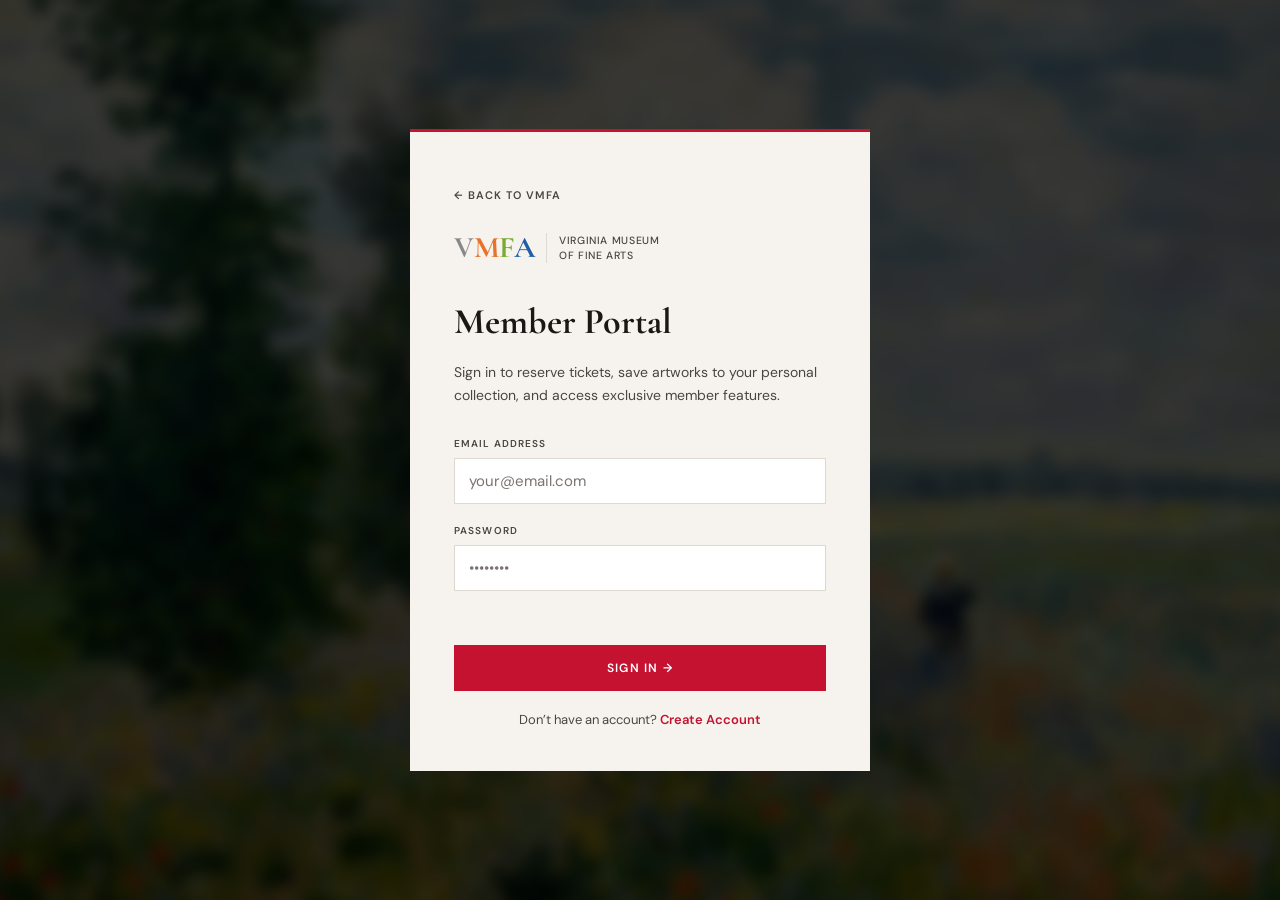
==== commit d97838b0: "added sorted works cited list" ====
--- a/login.html
+++ b/login.html
@@ -37,9 +37,6 @@
 
       <p class="login-switch-link">Don&rsquo;t have an account? <a href="signup.html">Create Account</a></p>
 
-      <div class="login-demo-note">
-        <strong>Demo mode &mdash;</strong> Enter any email address and any password (6+ characters) to explore member features.
-      </div>
     </div>
   </div>
 
--- a/styles.css
+++ b/styles.css
@@ -639,6 +639,7 @@
   padding: 3px 10px;
   border-radius: 2px;
 }
+.event-img-label.past { background: #6b6560; }
 .event-category {
   font-size: 10.5px;
   font-weight: 700;
@@ -1623,42 +1624,79 @@
    ============================================================ */
 
 .util-bar {
-  background: var(--ink);
-  height: 38px;
-  display: flex;
-  align-items: center;
+  background: linear-gradient(90deg, #b01029 0%, #c41230 40%, #b8112c 100%);
+  height: 44px;
+  display: flex;
+  align-items: center;
+  box-shadow: 0 2px 12px rgba(196,18,48,0.35);
 }
 .util-bar-inner {
   max-width: 1440px;
   margin: 0 auto;
   width: 100%;
-  padding: 0 32px;
-  display: flex;
-  justify-content: flex-end;
-  align-items: center;
+  padding: 0 36px;
+  display: flex;
+  justify-content: space-between;
+  align-items: center;
+}
+.util-bar-brand {
+  font-family: 'Cormorant Garamond', serif;
+  font-size: 12.5px;
+  font-weight: 500;
+  letter-spacing: 0.12em;
+  color: rgba(246,243,238,0.65);
+  text-transform: uppercase;
 }
 #utilGuest, #utilMember {
   display: flex;
   align-items: center;
-  gap: 10px;
+  gap: 12px;
 }
 .util-link {
   font-family: 'DM Sans', sans-serif;
   font-size: 11px;
   font-weight: 500;
-  color: rgba(246,243,238,0.6);
+  color: rgba(246,243,238,0.8);
   letter-spacing: 0.07em;
   transition: color 0.15s;
 }
-.util-link:hover { color: var(--ivory); }
-.util-link-accent { color: var(--ivory); font-weight: 600; }
-.util-divider { color: rgba(246,243,238,0.25); font-size: 10px; }
+.util-link:hover { color: #fff; }
+.util-link-signin {
+  font-family: 'DM Sans', sans-serif;
+  font-size: 10.5px;
+  font-weight: 700;
+  letter-spacing: 0.1em;
+  color: var(--red);
+  background: var(--ivory);
+  padding: 5px 16px;
+  border-radius: 2px;
+  border: none;
+  transition: background 0.18s, color 0.18s;
+}
+.util-link-signin:hover { background: #fff; color: #a00e25; }
+.util-divider { color: rgba(246,243,238,0.3); font-size: 10px; }
 .util-greeting {
   font-family: 'DM Sans', sans-serif;
   font-size: 11px;
-  color: rgba(246,243,238,0.6);
-}
-.util-greeting strong { color: var(--ivory); }
+  color: rgba(246,243,238,0.8);
+}
+.util-greeting strong { color: #fff; }
+.util-avatar {
+  width: 26px;
+  height: 26px;
+  border-radius: 50%;
+  background: rgba(0,0,0,0.2);
+  border: 1.5px solid rgba(246,243,238,0.5);
+  color: var(--ivory);
+  font-family: 'DM Sans', sans-serif;
+  font-size: 10px;
+  font-weight: 700;
+  letter-spacing: 0.04em;
+  display: flex;
+  align-items: center;
+  justify-content: center;
+  flex-shrink: 0;
+}
 
 @media (max-width: 520px) { .util-bar { display: none; } }
 
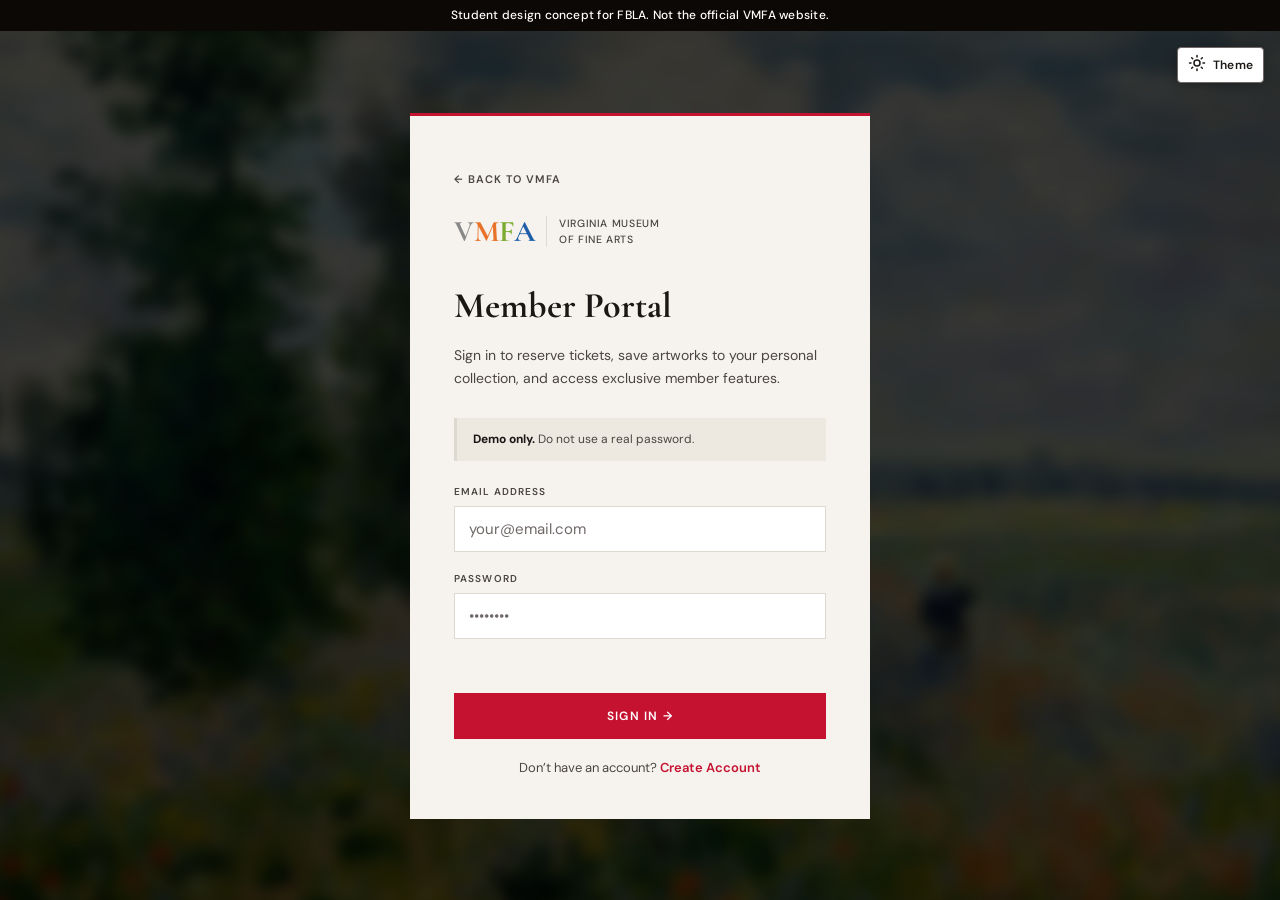
==== commit 8b830d59: "made accesible" ====
--- a/login.html
+++ b/login.html
@@ -3,13 +3,33 @@
 <head>
   <meta charset="UTF-8" />
   <meta name="viewport" content="width=device-width, initial-scale=1.0" />
-  <title>Sign In – Virginia Museum of Fine Arts</title>
+  <title>Sign In - Virginia Museum of Fine Arts (Student Design Concept)</title>
+  <meta name="description" content="Sign in to the demo member portal of this student design concept for FBLA. Demo only. Not the official VMFA website." />
+  <link rel="icon" href="favicon.svg" type="image/svg+xml" />
+  <link rel="canonical" href="https://insanestars.github.io/DHEEPTHAA-VMFA-FBLA/login.html" />
+  <meta property="og:type" content="website" />
+  <meta property="og:site_name" content="VMFA Student Design Concept" />
+  <meta property="og:title" content="Sign In - Virginia Museum of Fine Arts (Student Design Concept)" />
+  <meta property="og:description" content="Sign in to the demo member portal of this student design concept for FBLA. Demo only. Not the official VMFA website." />
+  <meta property="og:url" content="https://insanestars.github.io/DHEEPTHAA-VMFA-FBLA/login.html" />
+  <meta property="og:image" content="https://insanestars.github.io/DHEEPTHAA-VMFA-FBLA/og-image.jpg" />
+  <meta property="og:image:width" content="1200" />
+  <meta property="og:image:height" content="630" />
+  <meta property="og:image:alt" content="Monet's Field of Poppies with the words Virginia Museum of Fine Arts, student design concept for FBLA" />
+  <meta name="twitter:card" content="summary_large_image" />
+  <meta name="twitter:title" content="Sign In - Virginia Museum of Fine Arts (Student Design Concept)" />
+  <meta name="twitter:description" content="Sign in to the demo member portal of this student design concept for FBLA. Demo only. Not the official VMFA website." />
+  <meta name="twitter:image" content="https://insanestars.github.io/DHEEPTHAA-VMFA-FBLA/og-image.jpg" />
+  <script src="theme.js"></script>
   <link rel="stylesheet" href="styles.css" />
 </head>
 <body class="login-body">
+  <a class="skip-link" href="#main-content">Skip to main content</a>
+  <div class="site-banner" role="note">Student design concept for FBLA. Not the official VMFA website.</div>
 
   <div class="login-page-wrap">
-    <div class="login-card">
+    <div class="theme-switcher theme-switcher--floating" data-theme-switcher></div>
+    <div class="login-card" id="main-content" tabindex="-1">
       <a href="index.html" class="login-back-link">&larr; Back to VMFA</a>
 
       <div class="login-logo">
@@ -21,6 +41,8 @@
 
       <h1 class="login-heading">Member Portal</h1>
       <p class="login-subheading">Sign in to reserve tickets, save artworks to your personal collection, and access exclusive member features.</p>
+
+      <p class="login-demo-note"><strong>Demo only.</strong> Do not use a real password.</p>
 
       <form id="loginForm" class="login-form" novalidate>
         <div class="login-field">
--- a/styles.css
+++ b/styles.css
@@ -1,4 +1,4 @@
-/* ============================================================
+﻿/* ============================================================
    VMFA — styles.css  (complete rewrite, VMFA-quality)
    Inspired by vmfa.museum: art-forward, full-bleed images,
    generous whitespace, bold serif, clean editorial layout.
@@ -13,8 +13,17 @@
 a { text-decoration: none; color: inherit; }
 button { font-family: inherit; cursor: pointer; border: none; background: none; }
 
-/* ── Design Tokens ──────────────────────────────────────── */
+/* ── Design Tokens ──────────────────────────────────────────
+   Every colour on the site comes from a variable defined here.
+   :root                       = Light (the original design, default)
+   [data-theme="dark"]         = Dark
+   [data-theme="contrast"]     = High Contrast
+   "Match Device" resolves to light/dark in theme.js, so it needs no block of its own.
+   ─────────────────────────────────────────────────────────── */
 :root {
+  color-scheme: light;
+
+  /* brand palette (Light) */
   --red:        #c41230;
   --red-dark:   #9e0e26;
   --ink:        #1a1714;
@@ -31,17 +40,334 @@
   --vmfa-f: #7aaa2e;
   --vmfa-a: #1e5fa8;
 
+  /* semantic: surfaces & text */
+  --surface:      #ffffff;
+  --surface-2:    #f6f3ee;
+  --surface-3:    #ede9e1;
+  --fg:           #1a1714;
+  --fg-mid:       #4a4540;
+  --fg-soft:      #6f6866;
+  --line:         #ddd8d0;   /* decorative dividers */
+  --line-ctl:     #ddd8d0;   /* borders of inputs, buttons, tabs */
+
+  /* semantic: accent */
+  --accent:       #c41230;   /* filled buttons, badges, bars */
+  --accent-hover: #9e0e26;
+  --accent-text:  #c41230;   /* accent used as text / borders / icons */
+  --on-accent:    #ffffff;   /* text on --accent */
+  --on-accent-soft: rgba(255,255,255,0.84);
+  --focus:        #1e5fa8;
+  --focus-halo:   #ffffff;
+  --hero-btn-bg:  rgba(12,8,5,.78);
+  --accent-on-dark: #d34f65;   /* accent used as text on always-dark bars */
+  --mobile-sep:   #797876;   /* the dot between Sign In and Create Account in the phone menu */
+
+  /* always-dark sections (hero, footer, newsletter, overlays) */
+  --dark:         #0c0805;
+  --dark-footer:  #0a0705;
+  --media-bg:     #1a1714;
+  --on-dark:      #ffffff;
+  --on-dark-ivory:#f6f3ee;
+
+  /* inverse chips */
+  --inverse-bg:   #1a1714;
+  --inverse-fg:   #ffffff;
+  --upcoming-bg:  #1a1714;
+  --upcoming-fg:  #f6f3ee;
+  --past-bg:      #7a7370;
+  --past-label-bg:#6b6560;
+  --past-fg:      #ffffff;
+
+  /* status */
+  --ok-fg:      #2a7a2a;
+  --ok-bg:      #edf7ed;
+  --ok-fg-2:    #286828;
+  --ok-bg-2:    #f0faf0;
+  --ok-border:  #aed6ae;
+  --ok-icon:    #2d8b2d;
+  --ok-icon-fg: #ffffff;
+
+  /* controls over images */
+  --fav-idle:       #636363;
+  --fav-bg:         rgba(255,255,255,0.88);
+  --fav-bg-saved:   rgba(255,255,255,0.96);
+  --chip-bg:        rgba(246,243,238,0.9);
+  --panel-close-bg: rgba(0,0,0,0.54);
+
+  /* overlays */
+  --scrim-modal:  rgba(12,8,5,0.72);
+  --scrim-panel:  rgba(0,0,0,.5);
+  --scrim-search: rgba(12,8,5,.96);
+
+  /* image scrims: alpha values behind text on the hero / category banners / tiles */
+  --scrim-a: .88;  --scrim-a2: .85;  --scrim-b: .5;  --scrim-c: .15;
+  --col-scrim-b: .84;  --col-scrim-c: .49;   /* category banners (Collections page) */
+  --scrim-d: .7;   --scrim-e: .6;    --scrim-flat: .44;
+  --tile-scrim: .78;
+
+  /* utility bar */
+  --util-bg: linear-gradient(90deg, #b01029 0%, #c41230 40%, #b8112c 100%);
+  --ub-t-100: #ffffff;
+  --ub-hover-bg: #ffffff;
+  --ub-hover-fg: #a00e25;
+  --ub-pill-bg: #f6f3ee;
+  --ub-pill-fg: #c41230;
+  --placeholder: #757575;
+
+  /* translucent text / borders / fills used on the always-dark sections */
+  --dk-t-16: rgba(255,255,255,0.46);
+  --dk-t-24: rgba(255,255,255,0.46);
+  --dk-t-28: rgba(255,255,255,0.46);
+  --dk-t-30: rgba(255,255,255,0.46);
+  --dk-t-35: rgba(255,255,255,0.46);
+  --dk-t-36: rgba(255,255,255,0.46);
+  --dk-t-38: rgba(255,255,255,0.46);
+  --dk-t-40: rgba(255,255,255,0.46);
+  --dk-t-48: rgba(255,255,255,0.48);
+  --dk-t-50: rgba(255,255,255,0.50);
+  --dk-t-52: rgba(255,255,255,0.52);
+  --dk-t-55: rgba(255,255,255,0.55);
+  --dk-t-60: rgba(255,255,255,0.60);
+  --dk-t-62: rgba(255,255,255,0.62);
+  --dk-t-65: rgba(255,255,255,0.65);
+  --dk-t-72: rgba(255,255,255,0.72);
+  --dk-t-82: rgba(255,255,255,0.82);
+  --dk-b-07: rgba(255,255,255,0.07);
+  --dk-b-08: rgba(255,255,255,0.08);
+  --dk-b-14: rgba(255,255,255,0.14);
+  --dk-b-15: rgba(255,255,255,0.15);
+  --dk-b-16: rgba(255,255,255,0.16);
+  --dk-b-18: rgba(255,255,255,0.18);
+  --dk-b-25: rgba(255,255,255,0.25);
+  --dk-b-30: rgba(255,255,255,0.30);
+  --dk-b-36: rgba(255,255,255,0.36);
+  --dk-b-50: rgba(255,255,255,0.50);
+  --dk-f-06: rgba(255,255,255,0.06);
+  --dk-f-10: rgba(255,255,255,0.10);
+  --ub-t-30: rgba(246,243,238,0.89);
+  --ub-t-65: rgba(246,243,238,0.65);
+  --ub-t-80: rgba(246,243,238,0.89);
+  --ub-b-50: rgba(246,243,238,0.50);
+
   --ff-display: 'Cormorant Garamond', Georgia, serif;
   --ff-body:    'DM Sans', system-ui, sans-serif;
   --max: 1200px;
   --header-h: 72px;
 }
 
+:root[data-theme="dark"] {
+  color-scheme: dark;
+
+  --vmfa-v: #b5b5b5;
+  --vmfa-m: #f08a4b;
+  --vmfa-f: #9bcf5a;
+  --vmfa-a: #6aa8ea;
+
+  --surface:   #1e1f23;
+  --surface-2: #26282d;
+  --surface-3: #2e3137;
+  --fg:        #ecebe8;
+  --fg-mid:    #c8c6c1;
+  --fg-soft:   #a3a09b;
+  --line:      #3a3d44;
+  --line-ctl:  #7d828c;
+
+  --accent:        #d13a52;
+  --accent-hover:  #b32d43;
+  --accent-text:   #ff7a8f;
+  --on-accent:     #ffffff;
+  --on-accent-soft: #ffffff;
+  --focus:         #9cc9ff;
+  --focus-halo:    #000000;
+  --accent-on-dark: #ff7a8f;
+  --mobile-sep:    #ecebe8;
+
+  --dark:          #0e0f12;
+  --dark-footer:   #0a0b0d;
+  --media-bg:      #0e0f12;
+  --on-dark:       #f2f0ec;
+  --on-dark-ivory: #f2f0ec;
+
+  --inverse-bg:   #ecebe8;
+  --inverse-fg:   #1a1714;
+  --upcoming-bg:  #ecebe8;
+  --upcoming-fg:  #1a1714;
+  --past-bg:      #6b7078;
+  --past-label-bg:#5f646c;
+  --past-fg:      #ffffff;
+
+  --ok-fg:      #7fd08a;
+  --ok-bg:      #16301c;
+  --ok-fg-2:    #8fdc9a;
+  --ok-bg-2:    #16301c;
+  --ok-border:  #3f7a4a;
+  --ok-icon:    #2f9d45;
+  --ok-icon-fg: #ffffff;
+
+  --fav-idle:       #b5b2ad;
+  --fav-bg:         rgba(30,31,35,0.9);
+  --fav-bg-saved:   rgba(30,31,35,0.96);
+  --chip-bg:        rgba(38,40,45,0.92);
+  --panel-close-bg: rgba(0,0,0,0.7);
+
+  --scrim-modal:  rgba(0,0,0,0.72);
+  --scrim-panel:  rgba(0,0,0,0.6);
+  --scrim-search: rgba(8,8,10,.96);
+
+  --scrim-a: .92;  --scrim-a2: .9;  --scrim-b: .8;  --scrim-c: .68;
+  --col-scrim-b: .8;  --col-scrim-c: .68;
+  --scrim-d: .85;  --scrim-e: .8;   --scrim-flat: .62;
+  --tile-scrim: .85;
+
+  --util-bg: linear-gradient(90deg, #a82035 0%, #b32d43 40%, #a82035 100%);
+  --ub-t-100: #ffffff;
+  --ub-hover-bg: #f2f0ec;
+  --ub-hover-fg: #8f1c2f;
+  --ub-pill-bg: #f2f0ec;
+  --ub-pill-fg: #8f1c2f;
+  --placeholder: #a3a09b;
+
+  --dk-t-16: rgba(255,255,255,0.67);
+  --dk-t-24: rgba(255,255,255,0.69);
+  --dk-t-28: rgba(255,255,255,0.70);
+  --dk-t-30: rgba(255,255,255,0.71);
+  --dk-t-35: rgba(255,255,255,0.72);
+  --dk-t-36: rgba(255,255,255,0.73);
+  --dk-t-38: rgba(255,255,255,0.73);
+  --dk-t-40: rgba(255,255,255,0.74);
+  --dk-t-48: rgba(255,255,255,0.76);
+  --dk-t-50: rgba(255,255,255,0.77);
+  --dk-t-52: rgba(255,255,255,0.78);
+  --dk-t-55: rgba(255,255,255,0.78);
+  --dk-t-60: rgba(255,255,255,0.80);
+  --dk-t-62: rgba(255,255,255,0.81);
+  --dk-t-65: rgba(255,255,255,0.82);
+  --dk-t-72: rgba(255,255,255,0.84);
+  --dk-t-82: rgba(255,255,255,0.87);
+  --dk-b-14: rgba(255,255,255,0.55);
+  --dk-b-16: rgba(255,255,255,0.55);
+  --dk-b-18: rgba(255,255,255,0.55);
+  --dk-b-25: rgba(255,255,255,0.55);
+  --dk-b-30: rgba(255,255,255,0.55);
+  --dk-b-36: rgba(255,255,255,0.55);
+  --dk-b-50: rgba(255,255,255,0.55);
+  --ub-t-30: #ffffff;
+  --ub-t-65: #ffffff;
+  --ub-t-80: #ffffff;
+  --ub-b-50: rgba(246,243,238,0.8);
+}
+
+:root[data-theme="contrast"] {
+  color-scheme: dark;
+
+  --vmfa-v: #d6d6d6;
+  --vmfa-m: #ffa15c;
+  --vmfa-f: #b6e878;
+  --vmfa-a: #7db8ff;
+
+  --surface:   #000000;
+  --surface-2: #0f0f0f;
+  --surface-3: #1a1a1a;
+  --fg:        #ffffff;
+  --fg-mid:    #f0f0f0;
+  --fg-soft:   #d6d6d6;
+  --line:      #b3b3b3;
+  --line-ctl:  #ffffff;
+
+  --accent:        #ffd60a;
+  --accent-hover:  #fff27a;
+  --accent-text:   #ffd60a;
+  --on-accent:     #000000;
+  --on-accent-soft: #000000;
+  --focus:         #ffffff;
+  --focus-halo:    #000000;
+  --hero-btn-bg:   #000000;
+  --accent-on-dark: #ffd60a;
+  --mobile-sep:    #ffffff;
+
+  --dark:          #000000;
+  --dark-footer:   #000000;
+  --media-bg:      #000000;
+  --on-dark:       #ffffff;
+  --on-dark-ivory: #ffffff;
+
+  --inverse-bg:   #ffffff;
+  --inverse-fg:   #000000;
+  --upcoming-bg:  #ffffff;
+  --upcoming-fg:  #000000;
+  --past-bg:      #d6d6d6;
+  --past-label-bg:#d6d6d6;
+  --past-fg:      #000000;
+
+  --ok-fg:      #9dffb5;
+  --ok-bg:      #0b2a13;
+  --ok-fg-2:    #9dffb5;
+  --ok-bg-2:    #0b2a13;
+  --ok-border:  #9dffb5;
+  --ok-icon:    #9dffb5;
+  --ok-icon-fg: #000000;
+
+  --fav-idle:       #ffffff;
+  --fav-bg:         rgba(0,0,0,0.9);
+  --fav-bg-saved:   #000000;
+  --chip-bg:        #000000;
+  --panel-close-bg: #000000;
+
+  --scrim-modal:  rgba(0,0,0,0.88);
+  --scrim-panel:  rgba(0,0,0,0.8);
+  --scrim-search: #000000;
+
+  --scrim-a: .96;  --scrim-a2: .96;  --scrim-b: .9;  --scrim-c: .8;
+  --col-scrim-b: .9;  --col-scrim-c: .8;
+  --scrim-d: .95;  --scrim-e: .92;   --scrim-flat: .88;
+  --tile-scrim: .95;
+
+  --util-bg: #000000;
+  --ub-t-100: #ffffff;
+  --ub-hover-bg: #ffffff;
+  --ub-hover-fg: #000000;
+  --ub-pill-bg: #ffd60a;
+  --ub-pill-fg: #000000;
+  --placeholder: #d6d6d6;
+
+  --dk-t-16: #ffffff;
+  --dk-t-24: #ffffff;
+  --dk-t-28: #ffffff;
+  --dk-t-30: #ffffff;
+  --dk-t-35: #ffffff;
+  --dk-t-36: #ffffff;
+  --dk-t-38: #ffffff;
+  --dk-t-40: #ffffff;
+  --dk-t-48: #ffffff;
+  --dk-t-50: #ffffff;
+  --dk-t-52: #ffffff;
+  --dk-t-55: #ffffff;
+  --dk-t-60: #ffffff;
+  --dk-t-62: #ffffff;
+  --dk-t-65: #ffffff;
+  --dk-t-72: #ffffff;
+  --dk-t-82: #ffffff;
+  --dk-b-07: rgba(255,255,255,0.4);
+  --dk-b-08: rgba(255,255,255,0.4);
+  --dk-b-14: #ffffff;
+  --dk-b-15: rgba(255,255,255,0.4);
+  --dk-b-16: #ffffff;
+  --dk-b-18: #ffffff;
+  --dk-b-25: #ffffff;
+  --dk-b-30: #ffffff;
+  --dk-b-36: #ffffff;
+  --dk-b-50: #ffffff;
+  --ub-t-30: #ffffff;
+  --ub-t-65: #ffffff;
+  --ub-t-80: #ffffff;
+  --ub-b-50: #ffffff;
+}
+
 /* ── Base ───────────────────────────────────────────────── */
 body {
   font-family: var(--ff-body);
-  background: var(--white);
-  color: var(--ink);
+  background: var(--surface);
+  color: var(--fg);
   font-size: 16px;
   line-height: 1.7;
   -webkit-font-smoothing: antialiased;
@@ -71,8 +397,8 @@
   position: sticky;
   top: 0;
   z-index: 200;
-  background: var(--white);
-  border-bottom: 1px solid var(--rule);
+  background: var(--surface);
+  border-bottom: 1px solid var(--line);
 }
 header.scrolled { box-shadow: 0 2px 20px rgba(0,0,0,.08); }
 
@@ -104,8 +430,8 @@
   font-size: 10.5px;
   font-weight: 500;
   line-height: 1.45;
-  color: var(--ink-mid);
-  border-left: 1.5px solid var(--rule);
+  color: var(--fg-mid);
+  border-left: 1.5px solid var(--line);
   padding-left: 12px;
   text-transform: uppercase;
   letter-spacing: .06em;
@@ -118,15 +444,15 @@
   padding: 6px 16px;
   font-size: 13px;
   font-weight: 500;
-  color: var(--ink-mid);
+  color: var(--fg-mid);
   letter-spacing: .02em;
   transition: color .18s;
   white-space: nowrap;
 }
-nav a:hover  { color: var(--ink); }
+nav a:hover  { color: var(--fg); }
 nav a.active {
-  background: var(--red);
-  color: var(--white);
+  background: var(--accent);
+  color: var(--on-accent);
   border-radius: 3px;
 }
 
@@ -134,47 +460,47 @@
 .header-search {
   display: flex;
   align-items: center;
-  border: 1.5px solid var(--rule);
+  border: 1.5px solid var(--line-ctl);
   border-radius: 3px;
-  background: var(--ivory);
+  background: var(--surface-2);
   overflow: hidden;
   flex-shrink: 0;
   transition: border-color .2s;
 }
-.header-search:focus-within { border-color: var(--red); }
+.header-search:focus-within { border-color: var(--accent-text); }
 .header-search input {
   background: none;
   border: none;
   outline: none;
   font-family: var(--ff-body);
   font-size: 13px;
-  color: var(--ink);
+  color: var(--fg);
   padding: 8px 14px;
   width: 260px;
 }
-.header-search input::placeholder { color: var(--ink-soft); }
+.header-search input::placeholder { color: var(--fg-soft); }
 .header-search button {
-  background: var(--red);
+  background: var(--accent);
   border: none;
   padding: 0 13px;
   min-height: 36px;
-  color: var(--white);
+  color: var(--on-accent);
   display: flex;
   align-items: center;
   transition: background .18s;
   flex-shrink: 0;
 }
-.header-search button:hover { background: var(--red); }
+.header-search button:hover { background: var(--accent); }
 
 /* Mobile button */
 .mobile-menu-btn {
   display: none;
   background: none;
-  border: 1.5px solid var(--rule);
+  border: 1.5px solid var(--line-ctl);
   border-radius: 4px;
   padding: 6px 10px;
   font-size: 18px;
-  color: var(--ink);
+  color: var(--fg);
   cursor: pointer;
   margin-left: auto;
 }
@@ -185,7 +511,7 @@
   position: fixed;
   inset: 0;
   z-index: 999;
-  background: var(--black);
+  background: var(--dark);
   flex-direction: column;
   align-items: center;
   justify-content: center;
@@ -198,7 +524,7 @@
   font-family: var(--ff-display);
   font-size: 36px;
   font-weight: 600;
-  color: var(--ivory);
+  color: var(--on-dark-ivory);
   padding: 12px 48px;
   transition: color .2s;
 }
@@ -209,8 +535,38 @@
   background: none;
   border: none;
   font-size: 28px;
-  color: var(--ivory);
+  color: var(--on-dark-ivory);
   cursor: pointer;
+}
+.mobile-nav-search {
+  display: flex;
+  align-items: center;
+  gap: 8px;
+  background: var(--dk-f-10);
+  border: 1px solid var(--dk-b-25);
+  border-radius: 4px;
+  padding: 8px 14px;
+  width: min(340px, 80vw);
+  margin-bottom: 20px;
+}
+.mobile-nav-search input {
+  flex: 1;
+  background: none;
+  border: none;
+  outline: none;
+  color: var(--on-dark-ivory);
+  font-size: 16px;
+  font-family: var(--ff-body);
+}
+.mobile-nav-search input::placeholder { color: var(--dk-t-50); }
+.mobile-nav-search button {
+  background: none;
+  border: none;
+  color: var(--on-dark-ivory);
+  cursor: pointer;
+  display: flex;
+  align-items: center;
+  padding: 0;
 }
 
 /* ── Search Overlay ─────────────────────────────────────── */
@@ -219,7 +575,7 @@
   position: fixed;
   inset: 0;
   z-index: 400;
-  background: rgba(12,8,5,.96);
+  background: var(--scrim-search);
   align-items: flex-start;
   justify-content: flex-end;
 }
@@ -238,40 +594,40 @@
   font-weight: 600;
   text-transform: uppercase;
   letter-spacing: .22em;
-  color: rgba(255,255,255,.28);
+  color: var(--dk-t-28);
   margin-bottom: 20px;
 }
 .search-overlay-inner input {
   width: 100%;
   background: none;
   border: none;
-  border-bottom: 2px solid rgba(255,255,255,.16);
+  border-bottom: 2px solid var(--dk-b-16);
   font-family: var(--ff-display);
   font-size: 38px;
   font-weight: 600;
-  color: var(--white);
+  color: var(--on-dark);
   padding: 8px 0 16px;
   outline: none;
   transition: border-color .25s;
 }
-.search-overlay-inner input:focus { border-bottom-color: var(--red); }
-.search-overlay-inner input::placeholder { color: rgba(255,255,255,.16); }
+.search-overlay-inner input:focus { border-bottom-color: var(--accent-text); }
+.search-overlay-inner input::placeholder { color: var(--dk-t-16); }
 .search-close {
   position: absolute;
   top: 44px; right: 44px;
   background: none;
-  border: 1.5px solid rgba(255,255,255,.18);
+  border: 1.5px solid var(--dk-b-18);
   border-radius: 50%;
   width: 40px; height: 40px;
   display: flex;
   align-items: center;
   justify-content: center;
-  color: rgba(255,255,255,.5);
+  color: var(--dk-t-50);
   font-size: 18px;
   cursor: pointer;
   transition: background .2s, border-color .2s, color .2s;
 }
-.search-close:hover { background: var(--red); border-color: var(--red); color: var(--white); }
+.search-close:hover { background: var(--accent); border-color: var(--accent-text); color: var(--on-accent); }
 .search-results { margin-top: 12px; max-height: 55vh; overflow-y: auto; }
 .search-result-item {
   display: flex;
@@ -280,11 +636,11 @@
   width: 100%;
   background: none;
   border: none;
-  border-bottom: 1px solid rgba(255,255,255,.07);
+  border-bottom: 1px solid var(--dk-b-07);
   padding: 14px 0;
   cursor: pointer;
   text-align: left;
-  color: var(--white);
+  color: var(--on-dark);
   font-family: inherit;
   transition: padding-left .15s;
 }
@@ -294,7 +650,7 @@
   font-weight: 700;
   text-transform: uppercase;
   letter-spacing: .14em;
-  color: var(--red);
+  color: var(--accent-on-dark);
   min-width: 120px;
   flex-shrink: 0;
 }
@@ -304,14 +660,14 @@
   font-weight: 600;
   line-height: 1.25;
 }
-.search-no-results { font-size: 14px; color: rgba(255,255,255,.35); margin-top: 20px; }
+.search-no-results { font-size: 14px; color: var(--dk-t-35); margin-top: 20px; }
 
 @keyframes highlightFade {
-  0%   { outline-color: var(--red); box-shadow: 0 0 0 4px rgba(196,18,48,.2); }
+  0%   { outline-color: var(--accent-text); box-shadow: 0 0 0 4px rgba(196,18,48,.2); }
   100% { outline-color: transparent; box-shadow: none; }
 }
 .search-highlight {
-  outline: 2px solid var(--red);
+  outline: 2px solid var(--accent-text);
   outline-offset: 6px;
   border-radius: 4px;
   animation: highlightFade 2.4s ease forwards;
@@ -322,8 +678,8 @@
    ============================================================ */
 .btn-red {
   display: inline-block;
-  background: var(--red);
-  color: var(--white);
+  background: var(--accent);
+  color: var(--on-accent);
   border: none;
   padding: 13px 32px;
   font-size: 12.5px;
@@ -334,13 +690,13 @@
   cursor: pointer;
   transition: background .2s, transform .15s;
 }
-.btn-red:hover { background: var(--red-dark); transform: translateY(-1px); }
+.btn-red:hover { background: var(--accent-hover); transform: translateY(-1px); }
 
 .btn-outline {
   display: inline-block;
   background: transparent;
-  color: var(--white);
-  border: 1.5px solid rgba(255,255,255,.5);
+  color: var(--on-dark);
+  border: 1.5px solid var(--dk-b-50);
   padding: 12px 32px;
   font-size: 12.5px;
   font-weight: 600;
@@ -350,13 +706,13 @@
   cursor: pointer;
   transition: border-color .2s, background .2s;
 }
-.btn-outline:hover { border-color: var(--white); background: rgba(255,255,255,.1); }
+.btn-outline:hover { border-color: var(--on-dark); background: var(--dk-f-10); }
 
 .btn-outline-red {
   display: inline-block;
   background: transparent;
-  color: var(--red);
-  border: 1.5px solid var(--red);
+  color: var(--accent-text);
+  border: 1.5px solid var(--accent-text);
   padding: 12px 32px;
   font-size: 12.5px;
   font-weight: 600;
@@ -366,7 +722,7 @@
   cursor: pointer;
   transition: background .2s, color .2s;
 }
-.btn-outline-red:hover { background: var(--red); color: var(--white); }
+.btn-outline-red:hover { background: var(--accent); color: var(--on-accent); }
 
 /* ============================================================
    HERO — full viewport, cinematic
@@ -376,7 +732,7 @@
   min-height: 600px;
   position: relative;
   overflow: hidden;
-  background: var(--black);
+  background: var(--dark);
   display: flex;
   align-items: flex-end;
   padding: 0 80px 88px;
@@ -398,8 +754,8 @@
   inset: 0;
   z-index: 1;
   background:
-    linear-gradient(to right, rgba(12,8,5,.88) 0%, rgba(12,8,5,.5) 55%, rgba(12,8,5,.15) 100%),
-    linear-gradient(to top, rgba(12,8,5,.7) 0%, transparent 55%);
+    linear-gradient(to right, rgba(12,8,5,var(--scrim-a)) 0%, rgba(12,8,5,var(--scrim-b)) 55%, rgba(12,8,5,var(--scrim-c)) 100%),
+    linear-gradient(to top, rgba(12,8,5,var(--scrim-d)) 0%, transparent 55%);
 }
 .hero-box {
   position: relative;
@@ -412,14 +768,14 @@
   font-size: clamp(56px, 8vw, 108px);
   font-weight: 700;
   text-indent: -0.12em;
-  color: var(--white);
+  color: var(--on-dark);
   line-height: .96;
   letter-spacing: -.04em;
   margin-bottom: 22px;
 }
 .hero-box p {
   font-size: 19px;
-  color: rgba(255,255,255,.82);
+  color: var(--dk-t-82);
   line-height: 1.65;
   max-width: 500px;
   margin-bottom: 40px;
@@ -430,14 +786,14 @@
    INFO BAR
    ============================================================ */
 .info-bar {
-  background: var(--red);
+  background: var(--accent);
   display: grid;
   grid-template-columns: repeat(4, 1fr);
-  border-top: 1px solid rgba(255,255,255,.07);
+  border-top: 1px solid var(--dk-b-07);
 }
 .info-bar-item {
   padding: 16px 36px;
-  border-right: 1px solid rgba(255,255,255,.15);
+  border-right: 1px solid var(--dk-b-15);
   display: flex;
   flex-direction: column;
   gap: 4px;
@@ -449,12 +805,12 @@
   font-weight: 700;
   text-transform: uppercase;
   letter-spacing: .16em;
-  color: rgba(255,255,255,.6);
+  color: var(--on-accent-soft);
 }
 .info-bar-item span {
   font-size: 15px;
   font-weight: 600;
-  color: var(--white);
+  color: var(--on-accent);
 }
 
 /* ============================================================
@@ -463,7 +819,7 @@
 .current-exhibition {
   background:
     radial-gradient(ellipse at 78% 35%, rgba(196,18,48,.1) 0%, transparent 48%),
-    var(--black);
+    var(--dark);
   padding: 96px 80px;
 }
 .current-exhibition .inner {
@@ -486,7 +842,7 @@
   font-family: var(--ff-display);
   font-size: clamp(30px, 4.5vw, 54px);
   font-weight: 700;
-  color: var(--white);
+  color: var(--on-dark);
   line-height: 1.08;
   margin-bottom: 16px;
   letter-spacing: -.02em;
@@ -494,12 +850,12 @@
 .current-exhibition .dates {
   font-size: 13px;
   letter-spacing: .06em;
-  color: rgba(255,255,255,.36);
+  color: var(--dk-t-36);
   margin-bottom: 20px;
 }
 .current-exhibition p:not(.dates) {
   font-size: 17px;
-  color: rgba(255,255,255,.65);
+  color: var(--dk-t-65);
   line-height: 1.82;
   margin-bottom: 40px;
 }
@@ -520,7 +876,7 @@
   padding: 96px 32px;
 }
 .section-gray {
-  background: var(--ivory);
+  background: var(--surface-2);
   padding: 96px 32px;
 }
 .section-gray .inner {
@@ -535,7 +891,7 @@
   align-items: flex-end;
   margin-bottom: 56px;
   padding-bottom: 20px;
-  border-bottom: 1px solid var(--rule);
+  border-bottom: 1px solid var(--line);
 }
 .section-header h2 {
   font-family: var(--ff-display);
@@ -543,14 +899,14 @@
   font-weight: 700;
   letter-spacing: -.03em;
   line-height: 1.0;
-  color: var(--ink);
+  color: var(--fg);
 }
 .see-all {
   font-size: 12px;
   font-weight: 600;
   letter-spacing: .08em;
   text-transform: uppercase;
-  color: var(--red);
+  color: var(--accent-text);
   white-space: nowrap;
   transition: opacity .2s;
   flex-shrink: 0;
@@ -563,22 +919,22 @@
 .events-grid {
   display: grid;
   grid-template-columns: repeat(3, 1fr);
-  border: 1px solid var(--rule);
+  border: 1px solid var(--line);
 }
 
 .event-card {
-  background: var(--white);
+  background: var(--surface);
   transition: background .2s;
   border: none;
   border-radius: 0;
   overflow: hidden;
 }
-.event-card:hover { background: var(--ivory); }
+.event-card:hover { background: var(--surface-2); }
 
 /* Dividers */
 .event-card:nth-child(2),
-.event-card:nth-child(3) { border-left: 1px solid var(--rule); }
-.event-card:first-child  { border-bottom: 1px solid var(--rule); }
+.event-card:nth-child(3) { border-left: 1px solid var(--line); }
+.event-card:first-child  { border-bottom: 1px solid var(--line); }
 
 /* Feature card — spans full width, image left / text right */
 .event-card:first-child {
@@ -596,7 +952,7 @@
   display: flex;
   flex-direction: column;
   justify-content: center;
-  border-left: 1px solid var(--rule);
+  border-left: 1px solid var(--line);
 }
 .event-card:first-child h3 {
   font-size: clamp(26px, 3vw, 42px);
@@ -604,7 +960,7 @@
   letter-spacing: -.03em;
   margin-bottom: 16px;
 }
-.event-card:first-child .event-meta { font-size: 13px; margin-bottom: 16px; padding-top: 18px; border-top: 1px solid var(--rule); }
+.event-card:first-child .event-meta { font-size: 13px; margin-bottom: 16px; padding-top: 18px; border-top: 1px solid var(--line); }
 .event-card:first-child .event-desc { font-size: 16px; line-height: 1.78; margin-bottom: 32px; }
 
 /* Supporting cards */
@@ -618,7 +974,7 @@
 .event-img {
   position: relative;
   overflow: hidden;
-  background: var(--ink);
+  background: var(--media-bg);
 }
 .event-img::after {
   content: '';
@@ -630,8 +986,8 @@
   position: absolute;
   bottom: 12px; left: 12px;
   z-index: 1;
-  background: var(--red);
-  color: var(--white);
+  background: var(--accent);
+  color: var(--on-accent);
   font-size: 9.5px;
   font-weight: 700;
   text-transform: uppercase;
@@ -639,22 +995,22 @@
   padding: 3px 10px;
   border-radius: 2px;
 }
-.event-img-label.past { background: #6b6560; }
+.event-img-label.past { background: var(--past-label-bg); color: var(--past-fg); }
 .event-category {
   font-size: 10.5px;
   font-weight: 700;
   text-transform: uppercase;
   letter-spacing: .14em;
-  color: var(--red);
+  color: var(--accent-text);
   margin-bottom: 8px;
 }
 .event-card h3 {
   font-family: var(--ff-display);
   font-weight: 700;
-  color: var(--ink);
-}
-.event-meta { font-size: 12px; color: var(--ink-soft); font-weight: 500; }
-.event-desc { font-size: 14px; color: var(--ink-mid); line-height: 1.65; }
+  color: var(--fg);
+}
+.event-meta { font-size: 12px; color: var(--fg-soft); font-weight: 500; }
+.event-desc { font-size: 14px; color: var(--fg-mid); line-height: 1.65; }
 .event-cta {
   display: inline-flex;
   align-items: center;
@@ -663,7 +1019,7 @@
   font-weight: 700;
   text-transform: uppercase;
   letter-spacing: .1em;
-  color: var(--red);
+  color: var(--accent-text);
   transition: gap .2s;
 }
 .event-cta:hover { gap: 13px; }
@@ -673,7 +1029,7 @@
   60%  { box-shadow: 0 0 0 10px rgba(196,30,58,0); }
   100% { box-shadow: 0 0 0 0 rgba(196,30,58,0); }
 }
-.event-highlight { animation: event-pulse 1.8s ease-out; outline: 2px solid var(--red); outline-offset: -2px; }
+.event-highlight { animation: event-pulse 1.8s ease-out; outline: 2px solid var(--accent-text); outline-offset: -2px; }
 
 /* ============================================================
    EXHIBITIONS PAGE — MAIN TAB BAR (Exhibitions | Events)
@@ -681,7 +1037,7 @@
 .main-tab-bar {
   display: flex;
   gap: 0;
-  border-bottom: 2px solid var(--rule);
+  border-bottom: 2px solid var(--line);
   margin-bottom: 52px;
 }
 .main-tab {
@@ -695,14 +1051,14 @@
   font-weight: 600;
   letter-spacing: .05em;
   text-transform: uppercase;
-  color: var(--ink-soft);
+  color: var(--fg-soft);
   cursor: pointer;
   transition: color .2s, border-color .2s;
 }
-.main-tab:hover { color: var(--ink); }
+.main-tab:hover { color: var(--fg); }
 .main-tab.active {
-  color: var(--red);
-  border-bottom-color: var(--red);
+  color: var(--accent-text);
+  border-bottom-color: var(--accent-text);
 }
 
 /* Events grid inside the events tab has same first-card feature layout */
@@ -721,14 +1077,14 @@
   display: grid;
   grid-template-columns: repeat(3, 1fr);
   gap: 3px;
-  background: var(--rule);
+  background: var(--line);
 }
 .collection-tile {
   position: relative;
   overflow: hidden;
   height: 360px;
   cursor: pointer;
-  background: var(--ink);
+  background: var(--media-bg);
 }
 .collection-tile img {
   width: 100%;
@@ -742,8 +1098,8 @@
   position: absolute;
   bottom: 0; left: 0; right: 0;
   padding: 60px 20px 20px;
-  background: linear-gradient(transparent, rgba(0,0,0,.78));
-  color: var(--white);
+  background: linear-gradient(transparent, rgba(0,0,0,var(--tile-scrim)));
+  color: var(--on-dark);
   font-family: var(--ff-display);
   font-style: italic;
   font-size: 19px;
@@ -760,7 +1116,7 @@
   min-height: 520px;
   background:
     radial-gradient(ellipse at 16% 55%, rgba(196,18,48,.1) 0%, transparent 48%),
-    var(--black);
+    var(--dark);
 }
 .member-cta-text {
   padding: 96px 80px;
@@ -773,13 +1129,13 @@
   font-family: var(--ff-display);
   font-size: clamp(32px, 4.5vw, 58px);
   font-weight: 700;
-  color: var(--white);
+  color: var(--on-dark);
   line-height: 1.04;
   letter-spacing: -.03em;
 }
 .member-cta-text p {
   font-size: 17px;
-  color: rgba(255,255,255,.62);
+  color: var(--dk-t-62);
   line-height: 1.82;
   max-width: 420px;
 }
@@ -793,7 +1149,7 @@
   background:
     radial-gradient(ellipse at 90% 20%, rgba(196,18,48,.13) 0%, transparent 44%),
     radial-gradient(ellipse at 10% 80%, rgba(30,95,168,.05) 0%, transparent 40%),
-    var(--black);
+    var(--dark);
   padding: 112px 80px 90px;
   min-height: 280px;
 }
@@ -801,7 +1157,7 @@
   font-family: var(--ff-display);
   font-size: clamp(48px, 7vw, 92px);
   font-weight: 700;
-  color: var(--white);
+  color: var(--on-dark);
   max-width: var(--max);
   margin: 0 auto 16px;
   line-height: .96;
@@ -809,7 +1165,7 @@
 }
 .page-hero p {
   font-size: 18px;
-  color: rgba(255,255,255,.55);
+  color: var(--dk-t-55);
   max-width: var(--max);
   margin: 0 auto;
   line-height: 1.7;
@@ -825,9 +1181,9 @@
   flex-wrap: wrap;
 }
 .tab {
-  background: var(--white);
-  border: 1.5px solid var(--rule);
-  color: var(--ink-mid);
+  background: var(--surface);
+  border: 1.5px solid var(--line-ctl);
+  color: var(--fg-mid);
   padding: 9px 26px;
   font-size: 12px;
   font-weight: 600;
@@ -837,8 +1193,8 @@
   transition: all .18s;
   cursor: pointer;
 }
-.tab:hover  { border-color: var(--red); color: var(--red); }
-.tab.active { background: var(--red); border-color: var(--red); color: var(--white); }
+.tab:hover  { border-color: var(--accent-text); color: var(--accent-text); }
+.tab.active { background: var(--accent); border-color: var(--accent-text); color: var(--on-accent); }
 
 .exhibitions-list { display: flex; flex-direction: column; }
 
@@ -847,9 +1203,9 @@
   grid-template-columns: 380px 1fr;
   gap: 64px;
   padding: 64px 0;
-  border-bottom: 1px solid var(--rule);
-}
-.exhibit-row:first-child { border-top: 1px solid var(--rule); }
+  border-bottom: 1px solid var(--line);
+}
+.exhibit-row:first-child { border-top: 1px solid var(--line); }
 .exhibit-row.hidden { display: none; }
 
 .exhibit-img-wrap {
@@ -876,8 +1232,8 @@
   padding: 4px 10px;
   border-radius: 2px;
 }
-.exhibit-badge.current  { background: var(--red); color: var(--white); }
-.exhibit-badge.upcoming { background: var(--ink); color: var(--ivory); }
+.exhibit-badge.current  { background: var(--accent); color: var(--on-accent); }
+.exhibit-badge.upcoming { background: var(--upcoming-bg); color: var(--upcoming-fg); }
 
 .exhibit-info {
   display: flex;
@@ -889,35 +1245,35 @@
   font-weight: 700;
   text-transform: uppercase;
   letter-spacing: .18em;
-  color: var(--red);
+  color: var(--accent-text);
   margin-bottom: 14px;
 }
 .exhibit-info h3 {
   font-family: var(--ff-display);
   font-size: clamp(22px, 3vw, 36px);
   font-weight: 700;
-  color: var(--ink);
+  color: var(--fg);
   line-height: 1.15;
   margin-bottom: 12px;
   letter-spacing: -.02em;
 }
 .exhibit-dates {
   font-size: 13px;
-  color: var(--ink-soft);
+  color: var(--fg-soft);
   font-weight: 500;
   letter-spacing: .05em;
   margin-bottom: 18px;
 }
 .exhibit-desc {
   font-size: 15px;
-  color: var(--ink-mid);
+  color: var(--fg-mid);
   line-height: 1.82;
   margin-bottom: 22px;
 }
 .ticket-note {
   font-size: 12px;
   font-weight: 600;
-  color: var(--red);
+  color: var(--accent-text);
   letter-spacing: .05em;
 }
 
@@ -931,10 +1287,10 @@
   display: grid;
   grid-template-columns: 1fr 1fr;
   min-height: 500px;
-  border-bottom: 1px solid var(--rule);
+  border-bottom: 1px solid var(--line);
   border-radius: 0;
   overflow: hidden;
-  background: var(--white);
+  background: var(--surface);
   transition: none;
   box-shadow: none;
 }
@@ -965,34 +1321,34 @@
   display: flex;
   flex-direction: column;
   justify-content: center;
-  background: var(--white);
+  background: var(--surface);
 }
 .artist-medium {
   font-size: 11px;
   font-weight: 700;
   text-transform: uppercase;
   letter-spacing: .2em;
-  color: var(--red);
+  color: var(--accent-text);
   margin-bottom: 20px;
 }
 .artist-artwork {
   font-family: var(--ff-display);
   font-size: clamp(30px, 3.5vw, 48px);
   font-weight: 700;
-  color: var(--ink);
+  color: var(--fg);
   line-height: 1.1;
   letter-spacing: -.03em;
   margin-bottom: 12px;
 }
 .artist-name-label {
   font-size: 15px;
-  color: var(--ink-soft);
+  color: var(--fg-soft);
   font-weight: 500;
   margin-bottom: 28px;
 }
 .artist-bio {
   font-size: 16px;
-  color: var(--ink-mid);
+  color: var(--fg-mid);
   line-height: 1.85;
   max-width: 480px;
 }
@@ -1015,7 +1371,7 @@
   background: transparent;
   border: none;
   border-radius: 0;
-  border-bottom: 1px solid var(--rule);
+  border-bottom: 1px solid var(--line);
   align-items: start;
 }
 .visit-card:last-child { border-bottom: none; }
@@ -1025,7 +1381,7 @@
   font-family: var(--ff-display);
   font-size: 36px;
   font-weight: 700;
-  color: var(--ink);
+  color: var(--fg);
   line-height: 1.1;
   letter-spacing: -.02em;
   border-bottom: none;
@@ -1042,13 +1398,13 @@
   display: flex;
   justify-content: space-between;
   padding: 14px 0;
-  border-bottom: 1px solid var(--rule);
+  border-bottom: 1px solid var(--line);
   font-size: 15px;
 }
 .hours-row:last-child { border-bottom: none; }
-.day  { color: var(--ink-mid); }
+.day  { color: var(--fg-mid); }
 .time { font-weight: 600; }
-.visit-note { font-size: 13px; color: var(--ink-soft); font-style: italic; line-height: 1.7; margin-top: 6px; }
+.visit-note { font-size: 13px; color: var(--fg-soft); font-style: italic; line-height: 1.7; margin-top: 6px; }
 
 /* Tickets */
 .ticket-table { display: flex; flex-direction: column; }
@@ -1057,25 +1413,28 @@
   justify-content: space-between;
   align-items: center;
   padding: 16px 0;
-  border-bottom: 1px solid var(--rule);
+  border-bottom: 1px solid var(--line);
   gap: 16px;
 }
 .ticket-row:last-child { border-bottom: none; }
+.ticket-instructions { margin-top: 16px; padding: 12px 14px; background: var(--surface-3); border-left: 3px solid var(--accent-text); font-size: 13px; line-height: 1.6; color: var(--fg-mid); }
+.ticket-instructions strong { color: var(--fg); }
+.ticket-instructions-link { color: var(--accent-text); font-weight: 600; text-decoration: underline; }
 .ticket-row strong { font-size: 15px; font-weight: 600; display: block; }
-.ticket-row p { font-size: 12px; color: var(--ink-soft); margin-top: 2px; }
+.ticket-row p { font-size: 12px; color: var(--fg-soft); margin-top: 2px; }
 .price {
   font-family: var(--ff-display);
   font-size: 28px;
   font-weight: 700;
   flex-shrink: 0;
-  color: var(--ink);
+  color: var(--fg);
 }
 .price.free {
   font-family: var(--ff-body);
   font-size: 12px;
   font-weight: 700;
-  color: #2a7a2a;
-  background: #edf7ed;
+  color: var(--ok-fg);
+  background: var(--ok-bg);
   padding: 3px 12px;
   border-radius: 2px;
 }
@@ -1090,30 +1449,30 @@
 }
 .transit-info { display: flex; flex-direction: column; gap: 20px; }
 .transit-item strong { font-size: 13px; font-weight: 600; display: block; margin-bottom: 4px; }
-.transit-item p { font-size: 15px; color: var(--ink-mid); line-height: 1.65; }
+.transit-item p { font-size: 15px; color: var(--fg-mid); line-height: 1.65; }
 
 /* Accessibility */
 .amenities-list { list-style: none; display: grid; grid-template-columns: 1fr 1fr; gap: 14px 32px; }
-.amenities-list li { font-size: 15px; color: var(--ink-mid); }
+.amenities-list li { font-size: 15px; color: var(--fg-mid); }
 
 /* Dining */
 .dining-options { display: flex; flex-direction: column; gap: 28px; }
 .dining-item strong { font-size: 16px; font-weight: 600; display: block; margin-bottom: 5px; }
-.dining-item p { font-size: 15px; color: var(--ink-mid); line-height: 1.65; margin-bottom: 5px; }
-.dining-hours { font-size: 12px; font-weight: 600; color: var(--red); letter-spacing: .03em; }
+.dining-item p { font-size: 15px; color: var(--fg-mid); line-height: 1.65; margin-bottom: 5px; }
+.dining-hours { font-size: 12px; font-weight: 600; color: var(--accent-text); letter-spacing: .03em; }
 
 /* Contact */
 .contact-info { display: flex; flex-direction: column; gap: 22px; }
 .contact-item strong { font-size: 13px; font-weight: 600; display: block; margin-bottom: 4px; }
-.contact-item p { font-size: 15px; color: var(--ink-mid); line-height: 1.65; }
-.contact-item a { color: var(--red); font-weight: 600; }
+.contact-item p { font-size: 15px; color: var(--fg-mid); line-height: 1.65; }
+.contact-item a { color: var(--accent-text); font-weight: 600; }
 .contact-item a:hover { text-decoration: underline; }
 
 /* ============================================================
    NEWSLETTER
    ============================================================ */
 .newsletter {
-  background: var(--black);
+  background: var(--dark);
   padding: 112px 32px;
   text-align: center;
 }
@@ -1131,14 +1490,14 @@
   font-family: var(--ff-display);
   font-size: clamp(34px, 5.5vw, 66px);
   font-weight: 700;
-  color: var(--white);
+  color: var(--on-dark);
   margin-bottom: 14px;
   letter-spacing: -.04em;
   line-height: 1.0;
 }
 .newsletter-inner > p {
   font-size: 17px;
-  color: rgba(255,255,255,.48);
+  color: var(--dk-t-48);
   margin-bottom: 48px;
   line-height: 1.78;
 }
@@ -1148,19 +1507,19 @@
   padding: 16px 22px;
   font-size: 14px;
   font-family: var(--ff-body);
-  border: 1.5px solid rgba(255,255,255,.16);
+  border: 1.5px solid var(--dk-b-16);
   border-right: none;
   border-radius: 2px 0 0 2px;
-  background: rgba(255,255,255,.06);
-  color: var(--white);
+  background: var(--dk-f-06);
+  color: var(--on-dark);
   outline: none;
   transition: border-color .2s, background .2s;
 }
-.newsletter-form input::placeholder { color: rgba(255,255,255,.28); }
-.newsletter-form input:focus { border-color: rgba(255,255,255,.36); background: rgba(255,255,255,.1); }
+.newsletter-form input::placeholder { color: var(--dk-t-28); }
+.newsletter-form input:focus { border-color: var(--dk-b-36); background: var(--dk-f-10); }
 .newsletter-form button {
-  background: var(--red);
-  color: var(--white);
+  background: var(--accent);
+  color: var(--on-accent);
   border: none;
   padding: 16px 28px;
   font-size: 12px;
@@ -1173,10 +1532,10 @@
   white-space: nowrap;
   transition: background .2s;
 }
-.newsletter-form button:hover { background: var(--red-dark); }
+.newsletter-form button:hover { background: var(--accent-hover); }
 .newsletter-success {
   display: none;
-  color: rgba(255,255,255,.72);
+  color: var(--dk-t-72);
   font-size: 16px;
   margin-top: 22px;
 }
@@ -1185,7 +1544,7 @@
    FOOTER
    ============================================================ */
 footer {
-  background: #0a0705;
+  background: var(--dark-footer);
   padding: 88px 32px 36px;
 }
 .footer-inner { max-width: var(--max); margin: 0 auto; }
@@ -1194,7 +1553,7 @@
   grid-template-columns: 1.6fr 1fr 1fr 1fr;
   gap: 56px;
   padding-bottom: 56px;
-  border-bottom: 1px solid rgba(255,255,255,.08);
+  border-bottom: 1px solid var(--dk-b-08);
 }
 .footer-brand .logo-letters {
   font-family: var(--ff-display);
@@ -1207,7 +1566,7 @@
 .footer-brand .logo-name {
   font-size: 10px;
   font-weight: 500;
-  color: rgba(255,255,255,.3);
+  color: var(--dk-t-30);
   text-transform: uppercase;
   letter-spacing: .06em;
   border-left: none;
@@ -1217,41 +1576,41 @@
 .footer-brand address {
   font-style: normal;
   font-size: 13px;
-  color: rgba(255,255,255,.38);
+  color: var(--dk-t-38);
   line-height: 1.95;
   margin-top: 26px;
 }
 .footer-social { display: flex; gap: 10px; margin-top: 28px; }
 .footer-social a {
   width: 38px; height: 38px;
-  border: 1px solid rgba(255,255,255,.14);
+  border: 1px solid var(--dk-b-14);
   border-radius: 50%;
   display: flex;
   align-items: center;
   justify-content: center;
   font-size: 12px;
   font-weight: 700;
-  color: rgba(255,255,255,.4);
+  color: var(--dk-t-40);
   transition: background .2s, color .2s, border-color .2s;
 }
-.footer-social a:hover { background: var(--red); border-color: var(--red); color: var(--white); }
+.footer-social a:hover { background: var(--accent); border-color: var(--accent-text); color: var(--on-accent); }
 
 .footer-col h4 {
   font-size: 10px;
   font-weight: 700;
   text-transform: uppercase;
   letter-spacing: .2em;
-  color: rgba(255,255,255,.28);
+  color: var(--dk-t-28);
   margin-bottom: 26px;
 }
 .footer-col ul { list-style: none; display: flex; flex-direction: column; gap: 14px; }
 .footer-col li a {
   font-size: 14px;
-  color: rgba(255,255,255,.52);
+  color: var(--dk-t-52);
   transition: color .18s;
   line-height: 1.4;
 }
-.footer-col li a:hover { color: var(--white); }
+.footer-col li a:hover { color: var(--on-dark); }
 
 .footer-bottom {
   padding-top: 32px;
@@ -1261,14 +1620,14 @@
   gap: 16px;
   flex-wrap: wrap;
 }
-.footer-bottom p { font-size: 12px; color: rgba(255,255,255,.24); }
+.footer-bottom p { font-size: 12px; color: var(--dk-t-24); }
 .footer-bottom-links { display: flex; gap: 24px; }
 .footer-bottom-links a {
   font-size: 12px;
-  color: rgba(255,255,255,.24);
+  color: var(--dk-t-24);
   transition: color .18s;
 }
-.footer-bottom-links a:hover { color: rgba(255,255,255,.6); }
+.footer-bottom-links a:hover { color: var(--dk-t-60); }
 
 /* ============================================================
    SCROLL REVEAL
@@ -1298,8 +1657,8 @@
   .hero { padding: 0 40px 72px; justify-content: center; align-items: center; }
   .hero-overlay {
     background:
-      linear-gradient(to top, rgba(12,8,5,.85) 0%, transparent 55%),
-      rgba(12,8,5,.44);
+      linear-gradient(to top, rgba(12,8,5,var(--scrim-a2)) 0%, transparent 55%),
+      rgba(12,8,5,var(--scrim-flat));
   }
   .hero-box { text-align: center; padding-left: 0; max-width: 700px; }
   .hero-box h1 { text-indent: 0; }
@@ -1330,8 +1689,8 @@
   .hero { justify-content: center; align-items: center; }
   .hero-overlay {
     background:
-      linear-gradient(to top, rgba(12,8,5,.85) 0%, transparent 55%),
-      rgba(12,8,5,.44);
+      linear-gradient(to top, rgba(12,8,5,var(--scrim-a2)) 0%, transparent 55%),
+      rgba(12,8,5,var(--scrim-flat));
   }
   .hero-box { text-align: center; padding-left: 0; max-width: 800px; }
   .hero-box h1 { text-indent: 0; }
@@ -1380,10 +1739,10 @@
 
   /* Events */
   .events-grid { grid-template-columns: 1fr; }
-  .event-card:nth-child(2), .event-card:nth-child(3) { border-left: none; border-top: 1px solid var(--rule); }
+  .event-card:nth-child(2), .event-card:nth-child(3) { border-left: none; border-top: 1px solid var(--line); }
   .event-card:first-child { grid-template-columns: 1fr; min-height: auto; }
   .event-card:first-child .event-img { height: 320px; min-height: 320px; border-left: none; }
-  .event-card:first-child .event-body { padding: 36px 28px; border-left: none; border-top: 1px solid var(--rule); }
+  .event-card:first-child .event-body { padding: 36px 28px; border-left: none; border-top: 1px solid var(--line); }
   .event-card:first-child h3 { font-size: clamp(22px, 6vw, 32px); }
   .event-card:not(:first-child) .event-img { height: 220px; }
 
@@ -1440,13 +1799,13 @@
 /* ── 520px ── */
 @media (max-width: 520px) {
   .info-bar { grid-template-columns: 1fr; }
-  .info-bar-item { border-right: none; border-bottom: 1px solid rgba(255,255,255,.08); }
+  .info-bar-item { border-right: none; border-bottom: 1px solid var(--dk-b-08); }
   .collection-grid { grid-template-columns: 1fr; }
   .collection-tile { height: 280px; }
   .hero-btns { flex-direction: column; }
   .hero-btns .btn-red, .hero-btns .btn-outline { text-align: center; }
   .newsletter-form { flex-direction: column; }
-  .newsletter-form input { border-right: 1.5px solid rgba(255,255,255,.16); border-bottom: none; border-radius: 2px 2px 0 0; }
+  .newsletter-form input { border-right: 1.5px solid var(--dk-b-16); border-bottom: none; border-radius: 2px 2px 0 0; }
   .newsletter-form button { border-radius: 0 0 2px 2px; }
   .footer-top { grid-template-columns: 1fr; }
   .footer-bottom { flex-direction: column; align-items: flex-start; gap: 10px; }
@@ -1466,8 +1825,8 @@
   display: flex;
   flex-wrap: wrap;
   gap: 0;
-  background: var(--white);
-  border-bottom: 1px solid var(--rule);
+  background: var(--surface);
+  border-bottom: 1px solid var(--line);
   padding: 0 32px;
   position: sticky;
   top: var(--header-h);
@@ -1482,14 +1841,14 @@
   font-weight: 600;
   letter-spacing: .05em;
   text-transform: uppercase;
-  color: var(--ink-soft);
+  color: var(--fg-soft);
   cursor: pointer;
   transition: color .18s, border-color .18s;
   white-space: nowrap;
   margin-bottom: -1px;
 }
-.col-tab:hover  { color: var(--ink); }
-.col-tab.active { color: var(--red); border-bottom-color: var(--red); }
+.col-tab:hover  { color: var(--fg); }
+.col-tab.active { color: var(--accent-text); border-bottom-color: var(--accent-text); }
 
 /* Category sections — hidden by default */
 .col-section        { display: none; }
@@ -1508,8 +1867,8 @@
   position: absolute;
   inset: 0;
   background:
-    linear-gradient(to right, rgba(12,8,5,.85) 0%, rgba(12,8,5,.5) 50%, rgba(12,8,5,.15) 100%),
-    linear-gradient(to top, rgba(12,8,5,.6) 0%, transparent 55%);
+    linear-gradient(to right, rgba(12,8,5,var(--scrim-a2)) 0%, rgba(12,8,5,var(--col-scrim-b)) 50%, rgba(12,8,5,var(--col-scrim-c)) 100%),
+    linear-gradient(to top, rgba(12,8,5,var(--scrim-e)) 0%, transparent 55%);
 }
 .col-hero-text {
   position: relative;
@@ -1529,14 +1888,14 @@
   font-family: var(--ff-display);
   font-size: clamp(36px, 5vw, 64px);
   font-weight: 700;
-  color: var(--white);
+  color: var(--on-dark);
   line-height: 1.0;
   letter-spacing: -.03em;
   margin-bottom: 16px;
 }
 .col-hero-text p {
   font-size: 17px;
-  color: rgba(255,255,255,.72);
+  color: var(--dk-t-72);
   line-height: 1.72;
 }
 
@@ -1545,11 +1904,11 @@
   display: grid;
   grid-template-columns: repeat(4, 1fr);
   gap: 2px;
-  background: var(--rule);
+  background: var(--line);
   margin-bottom: 64px;
 }
 .col-work {
-  background: var(--white);
+  background: var(--surface);
   overflow: hidden;
   cursor: default;
 }
@@ -1563,27 +1922,27 @@
 .col-work { overflow: hidden; }
 .col-work-info {
   padding: 18px 20px 22px;
-  border-top: 2px solid var(--red);
+  border-top: 2px solid var(--accent-text);
 }
 .col-work-artist {
   font-size: 11px;
   font-weight: 700;
   text-transform: uppercase;
   letter-spacing: .14em;
-  color: var(--red);
+  color: var(--accent-text);
   margin-bottom: 5px;
 }
 .col-work-title {
   font-family: var(--ff-display);
   font-size: 20px;
   font-weight: 700;
-  color: var(--ink);
+  color: var(--fg);
   line-height: 1.2;
   margin-bottom: 4px;
 }
 .col-work-meta {
   font-size: 12px;
-  color: var(--ink-soft);
+  color: var(--fg-soft);
 }
 
 /* About paragraph */
@@ -1593,12 +1952,12 @@
 }
 .col-about p {
   font-size: 17px;
-  color: var(--ink-mid);
+  color: var(--fg-mid);
   line-height: 1.88;
 }
 
 /* Exhibition badge — past style */
-.exhibit-badge.past { background: var(--ink-soft); color: var(--white); }
+.exhibit-badge.past { background: var(--past-bg); color: var(--past-fg); }
 
 /* Responsive */
 @media (max-width: 1024px) {
@@ -1624,7 +1983,7 @@
    ============================================================ */
 
 .util-bar {
-  background: linear-gradient(90deg, #b01029 0%, #c41230 40%, #b8112c 100%);
+  background: var(--util-bg);
   height: 44px;
   display: flex;
   align-items: center;
@@ -1644,7 +2003,7 @@
   font-size: 12.5px;
   font-weight: 500;
   letter-spacing: 0.12em;
-  color: rgba(246,243,238,0.65);
+  color: var(--ub-t-65);
   text-transform: uppercase;
 }
 #utilGuest, #utilMember {
@@ -1656,38 +2015,38 @@
   font-family: 'DM Sans', sans-serif;
   font-size: 11px;
   font-weight: 500;
-  color: rgba(246,243,238,0.8);
+  color: var(--ub-t-80);
   letter-spacing: 0.07em;
   transition: color 0.15s;
 }
-.util-link:hover { color: #fff; }
+.util-link:hover { color: var(--ub-t-100); }
 .util-link-signin {
   font-family: 'DM Sans', sans-serif;
   font-size: 10.5px;
   font-weight: 700;
   letter-spacing: 0.1em;
-  color: var(--red);
-  background: var(--ivory);
+  color: var(--ub-pill-fg);
+  background: var(--ub-pill-bg);
   padding: 5px 16px;
   border-radius: 2px;
   border: none;
   transition: background 0.18s, color 0.18s;
 }
-.util-link-signin:hover { background: #fff; color: #a00e25; }
-.util-divider { color: rgba(246,243,238,0.3); font-size: 10px; }
+.util-link-signin:hover { background: var(--ub-hover-bg); color: var(--ub-hover-fg); }
+.util-divider { color: var(--ub-t-30); font-size: 10px; }
 .util-greeting {
   font-family: 'DM Sans', sans-serif;
   font-size: 11px;
-  color: rgba(246,243,238,0.8);
-}
-.util-greeting strong { color: #fff; }
+  color: var(--ub-t-80);
+}
+.util-greeting strong { color: var(--ub-t-100); }
 .util-avatar {
   width: 26px;
   height: 26px;
   border-radius: 50%;
   background: rgba(0,0,0,0.2);
-  border: 1.5px solid rgba(246,243,238,0.5);
-  color: var(--ivory);
+  border: 1.5px solid var(--ub-b-50);
+  color: var(--on-dark-ivory);
   font-family: 'DM Sans', sans-serif;
   font-size: 10px;
   font-weight: 700;
@@ -1712,21 +2071,21 @@
 .login-switch-link {
   margin-top: 18px;
   font-size: 13px;
-  color: var(--ink-mid);
+  color: var(--fg-mid);
   text-align: center;
 }
-.login-switch-link a { color: var(--red); font-weight: 600; }
+.login-switch-link a { color: var(--accent-text); font-weight: 600; }
 .login-switch-link a:hover { text-decoration: underline; }
 
-@media (max-width: 400px) { .login-field-row { grid-template-columns: 1fr; } }
+@media (max-width: 520px) { .login-field-row { grid-template-columns: 1fr; } }
 
 /* ============================================================
    PAYMENT FORM (Step 2 of reservation modal)
    ============================================================ */
 
 .payment-order-summary {
-  background: var(--ivory-mid);
-  border-left: 3px solid var(--red);
+  background: var(--surface-3);
+  border-left: 3px solid var(--accent-text);
   padding: 14px 16px;
   margin-bottom: 20px;
 }
@@ -1735,7 +2094,7 @@
   font-weight: 600;
   letter-spacing: 0.12em;
   text-transform: uppercase;
-  color: var(--red);
+  color: var(--accent-text);
   margin-bottom: 8px;
 }
 .pay-summary-row {
@@ -1748,7 +2107,7 @@
   font-family: 'Cormorant Garamond', serif;
   font-size: 16px;
   font-weight: 600;
-  color: var(--ink);
+  color: var(--fg);
   flex: 1;
   line-height: 1.3;
 }
@@ -1756,18 +2115,18 @@
   font-family: 'Cormorant Garamond', serif;
   font-size: 22px;
   font-weight: 700;
-  color: var(--ink);
+  color: var(--fg);
   white-space: nowrap;
 }
 .pay-summary-breakdown {
   font-size: 11px;
-  color: var(--ink-soft);
+  color: var(--fg-soft);
   margin-top: 6px;
 }
 .pay-summary-date {
   font-size: 12px;
   font-weight: 500;
-  color: var(--red);
+  color: var(--accent-text);
   margin-top: 3px;
 }
 
@@ -1783,7 +2142,7 @@
   text-align: center;
   margin-top: 10px;
   font-size: 12px;
-  color: var(--ink-soft);
+  color: var(--fg-soft);
   cursor: pointer;
   background: none;
   border: none;
@@ -1792,7 +2151,7 @@
   width: 100%;
   transition: color 0.15s;
 }
-.reserve-back-btn:hover { color: var(--red); }
+.reserve-back-btn:hover { color: var(--accent-text); }
 
 /* ============================================================
    CONFIRMATION SCREEN (Step 3)
@@ -1806,8 +2165,8 @@
   width: 64px;
   height: 64px;
   border-radius: 50%;
-  background: #2d8b2d;
-  color: #fff;
+  background: var(--ok-icon);
+  color: var(--ok-icon-fg);
   font-size: 28px;
   display: flex;
   align-items: center;
@@ -1818,39 +2177,39 @@
   font-family: 'Cormorant Garamond', serif;
   font-size: 38px;
   font-weight: 700;
-  color: var(--ink);
+  color: var(--fg);
   margin-bottom: 8px;
 }
 .confirm-msg {
   font-size: 15px;
-  color: var(--ink-mid);
+  color: var(--fg-mid);
   line-height: 1.6;
   margin-bottom: 22px;
 }
 .confirm-details {
-  background: var(--ivory-mid);
+  background: var(--surface-3);
   padding: 16px 20px;
   text-align: left;
   margin-bottom: 16px;
-  border-left: 3px solid var(--red);
+  border-left: 3px solid var(--accent-text);
 }
 .confirm-details p {
   font-size: 14px;
-  color: var(--ink-mid);
+  color: var(--fg-mid);
   line-height: 1.7;
 }
 .confirm-details p:first-child strong {
   font-size: 16px;
-  color: var(--ink);
+  color: var(--fg);
   display: block;
   margin-bottom: 4px;
 }
 .confirm-ref {
   font-size: 12px;
-  color: var(--ink-soft);
+  color: var(--fg-soft);
   margin-bottom: 4px;
 }
-.confirm-ref strong { color: var(--ink); letter-spacing: 0.06em; }
+.confirm-ref strong { color: var(--fg); letter-spacing: 0.06em; }
 
 /* ============================================================
    LOGIN PAGE
@@ -1858,7 +2217,7 @@
 
 .login-body {
   min-height: 100vh;
-  background: var(--ink);
+  background: var(--media-bg);
   font-family: 'DM Sans', sans-serif;
   position: relative;
 }
@@ -1883,11 +2242,11 @@
 }
 
 .login-card {
-  background: var(--ivory);
+  background: var(--surface-2);
   padding: 48px 44px 40px;
   max-width: 460px;
   width: 100%;
-  border-top: 3px solid var(--red);
+  border-top: 3px solid var(--accent-text);
 }
 
 .login-back-link {
@@ -1896,11 +2255,11 @@
   font-weight: 600;
   letter-spacing: 0.09em;
   text-transform: uppercase;
-  color: var(--ink-mid);
+  color: var(--fg-mid);
   margin-bottom: 28px;
   transition: color 0.18s;
 }
-.login-back-link:hover { color: var(--red); }
+.login-back-link:hover { color: var(--accent-text); }
 
 .login-logo {
   display: flex;
@@ -1913,13 +2272,13 @@
   font-family: 'Cormorant Garamond', serif;
   font-size: 36px;
   font-weight: 700;
-  color: var(--ink);
+  color: var(--fg);
   margin-bottom: 8px;
 }
 
 .login-subheading {
   font-size: 14px;
-  color: var(--ink-mid);
+  color: var(--fg-mid);
   line-height: 1.65;
   margin-bottom: 28px;
 }
@@ -1940,30 +2299,30 @@
   font-weight: 600;
   letter-spacing: 0.11em;
   text-transform: uppercase;
-  color: var(--ink-mid);
+  color: var(--fg-mid);
 }
 .login-field input {
-  border: 1.5px solid var(--rule);
-  background: var(--white);
+  border: 1.5px solid var(--line-ctl);
+  background: var(--surface);
   padding: 12px 14px;
   font-family: 'DM Sans', sans-serif;
   font-size: 15px;
-  color: var(--ink);
+  color: var(--fg);
   outline: none;
   transition: border-color 0.18s;
 }
-.login-field input:focus { border-color: var(--red); }
-.login-field input::placeholder { color: var(--ink-soft); }
+.login-field input:focus { border-color: var(--accent-text); }
+.login-field input::placeholder { color: var(--fg-soft); }
 
 .login-error {
   font-size: 12px;
-  color: var(--red);
+  color: var(--accent-text);
   min-height: 14px;
 }
 
 .login-submit-btn {
-  background: var(--red);
-  color: var(--white);
+  background: var(--accent);
+  color: var(--on-accent);
   font-family: 'DM Sans', sans-serif;
   font-size: 12px;
   font-weight: 600;
@@ -1975,18 +2334,18 @@
   transition: background 0.18s;
   margin-top: 4px;
 }
-.login-submit-btn:hover { background: var(--red-dark); }
+.login-submit-btn:hover { background: var(--accent-hover); }
 
 .login-demo-note {
   margin-top: 22px;
   padding: 12px 16px;
-  background: var(--ivory-mid);
-  border-left: 3px solid var(--rule);
+  background: var(--surface-3);
+  border-left: 3px solid var(--line);
   font-size: 12px;
-  color: var(--ink-mid);
+  color: var(--fg-mid);
   line-height: 1.55;
 }
-.login-demo-note strong { color: var(--ink); }
+.login-demo-note strong { color: var(--fg); }
 
 /* ============================================================
    AUTH NAV — Sign In button + User Avatar + Dropdown
@@ -2007,13 +2366,13 @@
   font-weight: 600;
   letter-spacing: 0.09em;
   text-transform: uppercase;
-  color: var(--white);
-  background: var(--red);
+  color: var(--on-accent);
+  background: var(--accent);
   padding: 8px 16px;
   white-space: nowrap;
   transition: background 0.18s;
 }
-.auth-signin-btn:hover { background: var(--red-dark); }
+.auth-signin-btn:hover { background: var(--accent-hover); }
 
 .user-menu-wrap { position: relative; }
 
@@ -2021,8 +2380,8 @@
   width: 36px;
   height: 36px;
   border-radius: 50%;
-  background: var(--red);
-  color: var(--white);
+  background: var(--accent);
+  color: var(--on-accent);
   font-family: 'DM Sans', sans-serif;
   font-size: 12px;
   font-weight: 700;
@@ -2031,7 +2390,7 @@
   align-items: center;
   justify-content: center;
   cursor: pointer;
-  border: 2px solid rgba(255,255,255,0.3);
+  border: 2px solid var(--dk-b-30);
   transition: transform 0.15s, box-shadow 0.15s;
 }
 .user-avatar-btn:hover {
@@ -2043,8 +2402,8 @@
   position: absolute;
   top: calc(100% + 10px);
   right: 0;
-  background: var(--white);
-  border: 1px solid var(--rule);
+  background: var(--surface);
+  border: 1px solid var(--line);
   min-width: 210px;
   box-shadow: 0 8px 32px rgba(26,23,20,0.18);
   z-index: 2000;
@@ -2061,28 +2420,28 @@
 
 .user-dropdown-header {
   padding: 14px 16px 10px;
-  border-bottom: 1px solid var(--rule);
+  border-bottom: 1px solid var(--line);
 }
 .user-dropdown-header strong {
   display: block;
   font-size: 14px;
-  color: var(--ink);
+  color: var(--fg);
   margin-bottom: 2px;
 }
 .user-dropdown-header span {
   font-size: 11px;
-  color: var(--ink-soft);
+  color: var(--fg-soft);
 }
 
 .user-dropdown a {
   display: block;
   padding: 11px 16px;
   font-size: 13px;
-  color: var(--ink-mid);
-  border-bottom: 1px solid var(--ivory-mid);
+  color: var(--fg-mid);
+  border-bottom: 1px solid var(--surface-3);
   transition: background 0.12s, color 0.12s;
 }
-.user-dropdown a:hover { background: var(--ivory); color: var(--red); }
+.user-dropdown a:hover { background: var(--surface-2); color: var(--accent-text); }
 .user-dropdown a:last-child { border-bottom: none; }
 
 /* ============================================================
@@ -2092,7 +2451,7 @@
 .panel-member-area {
   margin-top: 22px;
   padding-top: 22px;
-  border-top: 1px solid var(--rule);
+  border-top: 1px solid var(--line);
 }
 .panel-reserve-btn {
   width: 100%;
@@ -2105,22 +2464,29 @@
   display: block;
   text-align: center;
   font-size: 13px;
-  color: var(--ink-mid);
+  color: var(--fg-mid);
   padding: 13px 16px;
-  background: var(--ivory-mid);
-  border: 1px solid var(--rule);
+  background: var(--surface-3);
+  border: 1px solid var(--line-ctl);
   transition: color 0.15s, border-color 0.15s;
 }
-.panel-signin-link:hover { color: var(--red); border-color: var(--red); }
+.panel-signin-link:hover { color: var(--accent-text); border-color: var(--accent-text); }
+.panel-ticket-note {
+  font-size: 12.5px;
+  color: var(--fg-soft);
+  line-height: 1.6;
+  text-align: center;
+  padding: 10px 0;
+}
 
 .panel-reserve-success {
   display: flex;
   align-items: center;
   gap: 10px;
   padding: 13px 16px;
-  background: #f0faf0;
-  border: 1px solid #aed6ae;
-  color: #286828;
+  background: var(--ok-bg-2);
+  border: 1px solid var(--ok-border);
+  color: var(--ok-fg-2);
   font-size: 13px;
   font-weight: 500;
 }
@@ -2132,7 +2498,7 @@
 .modal-overlay {
   position: fixed;
   inset: 0;
-  background: rgba(12, 8, 5, 0.72);
+  background: var(--scrim-modal);
   z-index: 1200;
   opacity: 0;
   visibility: hidden;
@@ -2147,13 +2513,13 @@
   transform: translate(-50%, -50%) scale(0.95);
   width: min(540px, 96vw);
   max-height: 90vh;
-  background: var(--ivory);
+  background: var(--surface-2);
   z-index: 1300;
   overflow-y: auto;
   opacity: 0;
   visibility: hidden;
   transition: opacity 0.25s, transform 0.25s, visibility 0.25s;
-  border-top: 3px solid var(--red);
+  border-top: 3px solid var(--accent-text);
 }
 .reserve-modal.open {
   opacity: 1;
@@ -2172,42 +2538,42 @@
   font-weight: 600;
   letter-spacing: 0.14em;
   text-transform: uppercase;
-  color: var(--red);
+  color: var(--accent-text);
   margin-bottom: 3px;
 }
 .reserve-modal-header h2 {
   font-family: 'Cormorant Garamond', serif;
   font-size: 30px;
   font-weight: 700;
-  color: var(--ink);
+  color: var(--fg);
 }
 .reserve-modal-close {
   font-size: 26px;
-  color: var(--ink-soft);
+  color: var(--fg-soft);
   cursor: pointer;
   padding: 0 0 0 16px;
   line-height: 1;
   transition: color 0.15s;
 }
-.reserve-modal-close:hover { color: var(--ink); }
+.reserve-modal-close:hover { color: var(--fg); }
 
 .reserve-modal-body { padding: 20px 28px 32px; }
 
 .reserve-exhibition-info {
   padding: 14px 16px;
-  background: var(--ivory-mid);
-  border-left: 3px solid var(--red);
+  background: var(--surface-3);
+  border-left: 3px solid var(--accent-text);
   margin-bottom: 22px;
 }
 .reserve-exhibition-info h3 {
   font-family: 'Cormorant Garamond', serif;
   font-size: 17px;
   font-weight: 600;
-  color: var(--ink);
+  color: var(--fg);
   margin-bottom: 3px;
   line-height: 1.35;
 }
-.reserve-modal-dates { font-size: 12px; color: var(--ink-soft); }
+.reserve-modal-dates { font-size: 12px; color: var(--fg-soft); }
 
 .reserve-field { margin-bottom: 20px; }
 .reserve-field label {
@@ -2216,27 +2582,27 @@
   font-weight: 600;
   letter-spacing: 0.11em;
   text-transform: uppercase;
-  color: var(--ink-mid);
+  color: var(--fg-mid);
   margin-bottom: 6px;
 }
 .reserve-date-input {
   width: 100%;
-  border: 1.5px solid var(--rule);
-  background: var(--white);
+  border: 1.5px solid var(--line-ctl);
+  background: var(--surface);
   padding: 10px 12px;
   font-family: 'DM Sans', sans-serif;
   font-size: 14px;
-  color: var(--ink);
+  color: var(--fg);
   outline: none;
 }
-.reserve-date-input:focus { border-color: var(--red); }
+.reserve-date-input:focus { border-color: var(--accent-text); }
 
 .reserve-section-label {
   font-size: 10px;
   font-weight: 600;
   letter-spacing: 0.11em;
   text-transform: uppercase;
-  color: var(--ink-mid);
+  color: var(--fg-mid);
   margin-bottom: 10px;
 }
 .reserve-tickets-section { margin-bottom: 20px; }
@@ -2246,11 +2612,11 @@
   justify-content: space-between;
   align-items: center;
   padding: 11px 0;
-  border-bottom: 1px solid var(--rule);
-}
-.ticket-counter-row:first-of-type { border-top: 1px solid var(--rule); }
-.ticket-counter-info strong { display: block; font-size: 14px; color: var(--ink); }
-.ticket-price-label { font-size: 11px; color: var(--ink-soft); }
+  border-bottom: 1px solid var(--line);
+}
+.ticket-counter-row:first-of-type { border-top: 1px solid var(--line); }
+.ticket-counter-info strong { display: block; font-size: 14px; color: var(--fg); }
+.ticket-price-label { font-size: 11px; color: var(--fg-soft); }
 
 .ticket-counter-ctrl {
   display: flex;
@@ -2260,10 +2626,10 @@
 .counter-btn {
   width: 30px;
   height: 30px;
-  border: 1.5px solid var(--rule);
-  background: var(--white);
+  border: 1.5px solid var(--line-ctl);
+  background: var(--surface);
   font-size: 16px;
-  color: var(--ink-mid);
+  color: var(--fg-mid);
   display: flex;
   align-items: center;
   justify-content: center;
@@ -2271,11 +2637,11 @@
   transition: border-color 0.15s, color 0.15s;
   line-height: 1;
 }
-.counter-btn:hover { border-color: var(--red); color: var(--red); }
+.counter-btn:hover { border-color: var(--accent-text); color: var(--accent-text); }
 .counter-val {
   font-size: 16px;
   font-weight: 600;
-  color: var(--ink);
+  color: var(--fg);
   min-width: 20px;
   text-align: center;
 }
@@ -2286,26 +2652,26 @@
   align-items: center;
   padding: 14px 0;
   margin-bottom: 14px;
-  border-top: 2px solid var(--ink);
-  border-bottom: 1px solid var(--rule);
+  border-top: 2px solid var(--fg);
+  border-bottom: 1px solid var(--line);
 }
 .reserve-total span:first-child {
   font-size: 11px;
   font-weight: 600;
   letter-spacing: 0.08em;
   text-transform: uppercase;
-  color: var(--ink-mid);
+  color: var(--fg-mid);
 }
 #reserveTotalDisplay {
   font-family: 'Cormorant Garamond', serif;
   font-size: 26px;
   font-weight: 700;
-  color: var(--ink);
+  color: var(--fg);
 }
 
 .reserve-member-note {
   font-size: 12px;
-  color: var(--ink-soft);
+  color: var(--fg-soft);
   line-height: 1.6;
   margin-bottom: 18px;
 }
@@ -2319,9 +2685,9 @@
 .reserve-success-msg {
   margin-top: 12px;
   padding: 12px 16px;
-  background: #f0faf0;
-  border: 1px solid #aed6ae;
-  color: #286828;
+  background: var(--ok-bg-2);
+  border: 1px solid var(--ok-border);
+  color: var(--ok-fg-2);
   font-size: 13px;
   text-align: center;
 }
@@ -2335,17 +2701,17 @@
   justify-content: space-between;
   align-items: center;
   padding: 28px 24px 18px;
-  border-bottom: 1px solid var(--rule);
+  border-bottom: 1px solid var(--line);
   position: sticky;
   top: 0;
-  background: var(--ivory);
+  background: var(--surface-2);
   z-index: 10;
 }
 .my-panel-header h2 {
   font-family: 'Cormorant Garamond', serif;
   font-size: 26px;
   font-weight: 700;
-  color: var(--ink);
+  color: var(--fg);
 }
 .my-panel-content { padding: 20px 24px; }
 
@@ -2355,7 +2721,7 @@
 }
 .my-panel-empty p {
   font-size: 14px;
-  color: var(--ink-mid);
+  color: var(--fg-mid);
   line-height: 1.75;
   margin-bottom: 8px;
 }
@@ -2363,7 +2729,7 @@
   font-family: 'Cormorant Garamond', serif;
   font-size: 22px;
   font-weight: 600;
-  color: var(--ink);
+  color: var(--fg);
   margin-bottom: 10px;
 }
 
@@ -2373,32 +2739,32 @@
   align-items: flex-start;
   gap: 12px;
   padding: 16px 0;
-  border-bottom: 1px solid var(--rule);
-}
-.res-item:first-child { border-top: 1px solid var(--rule); }
+  border-bottom: 1px solid var(--line);
+}
+.res-item:first-child { border-top: 1px solid var(--line); }
 .res-item-body { flex: 1; }
 .res-item-body h3 {
   font-family: 'Cormorant Garamond', serif;
   font-size: 16px;
   font-weight: 600;
-  color: var(--ink);
+  color: var(--fg);
   margin-bottom: 5px;
   line-height: 1.3;
 }
-.res-date { font-size: 12px; font-weight: 500; color: var(--red); margin-bottom: 3px; }
-.res-tickets, .res-cost { font-size: 12px; color: var(--ink-soft); line-height: 1.6; }
+.res-date { font-size: 12px; font-weight: 500; color: var(--accent-text); margin-bottom: 3px; }
+.res-tickets, .res-cost { font-size: 12px; color: var(--fg-soft); line-height: 1.6; }
 .res-cancel-btn {
   flex-shrink: 0;
   font-size: 11px;
-  color: var(--ink-soft);
-  border: 1px solid var(--rule);
+  color: var(--fg-soft);
+  border: 1px solid var(--line-ctl);
   background: none;
   padding: 5px 10px;
   cursor: pointer;
   white-space: nowrap;
   transition: border-color 0.15s, color 0.15s;
 }
-.res-cancel-btn:hover { border-color: var(--red); color: var(--red); }
+.res-cancel-btn:hover { border-color: var(--accent-text); color: var(--accent-text); }
 
 /* My Collection grid */
 .my-coll-grid {
@@ -2409,8 +2775,8 @@
 .my-coll-item {
   position: relative;
   cursor: pointer;
-  background: var(--white);
-  border: 1px solid var(--rule);
+  background: var(--surface);
+  border: 1px solid var(--line);
   overflow: hidden;
   transition: box-shadow 0.18s;
 }
@@ -2423,9 +2789,9 @@
 }
 .my-coll-img { position: relative; }
 .my-coll-info { padding: 10px 10px 28px; }
-.my-coll-type-tag { font-size: 9px; font-weight: 700; letter-spacing: .08em; text-transform: uppercase; color: var(--red); margin-bottom: 3px; }
-.my-coll-artist { font-size: 10px; color: var(--ink-soft); margin-bottom: 2px; }
-.my-coll-title { font-size: 12px; font-weight: 500; color: var(--ink); line-height: 1.35; }
+.my-coll-type-tag { font-size: 9px; font-weight: 700; letter-spacing: .08em; text-transform: uppercase; color: var(--accent-text); margin-bottom: 3px; }
+.my-coll-artist { font-size: 10px; color: var(--fg-soft); margin-bottom: 2px; }
+.my-coll-title { font-size: 12px; font-weight: 500; color: var(--fg); line-height: 1.35; }
 .my-coll-badge { position: absolute; bottom: 6px; left: 6px; top: auto; font-size: 9px; padding: 3px 7px; }
 .my-coll-remove {
   position: absolute;
@@ -2433,17 +2799,17 @@
   right: 6px;
   width: 22px;
   height: 22px;
-  background: rgba(246,243,238,0.9);
-  border: 1px solid var(--rule);
+  background: var(--chip-bg);
+  border: 1px solid var(--line-ctl);
   font-size: 9px;
-  color: var(--ink-soft);
+  color: var(--fg-soft);
   cursor: pointer;
   display: flex;
   align-items: center;
   justify-content: center;
   transition: background 0.15s, color 0.15s;
 }
-.my-coll-remove:hover { background: var(--red); color: var(--white); border-color: var(--red); }
+.my-coll-remove:hover { background: var(--accent); color: var(--on-accent); border-color: var(--accent-text); }
 
 /* ============================================================
    FAVORITE HEART BUTTON (on artwork cards)
@@ -2456,10 +2822,10 @@
   width: 32px;
   height: 32px;
   border-radius: 50%;
-  background: rgba(255,255,255,0.88);
+  background: var(--fav-bg);
   border: none;
   font-size: 14px;
-  color: #bbb;
+  color: var(--fav-idle);
   cursor: pointer;
   display: flex;
   align-items: center;
@@ -2468,8 +2834,8 @@
   transition: color 0.18s, background 0.18s, transform 0.15s;
   box-shadow: 0 2px 8px rgba(0,0,0,0.14);
 }
-.fav-btn:hover { color: var(--red); transform: scale(1.12); }
-.fav-btn.saved { color: var(--red); background: rgba(255,255,255,0.96); }
+.fav-btn:hover { color: var(--accent-text); transform: scale(1.12); }
+.fav-btn.saved { color: var(--accent-text); background: var(--fav-bg-saved); }
 
 /* ============================================================
    RESPONSIVE — Member / Auth additions
@@ -2498,8 +2864,8 @@
   margin: 24px 0 0;
   padding: 3px;
   width: fit-content;
-  background: var(--ivory-mid);
-  border: 1px solid var(--rule);
+  background: var(--surface-3);
+  border: 1px solid var(--line-ctl);
   border-radius: 4px;
 }
 .vtb {
@@ -2512,15 +2878,15 @@
   font-size: 13px;
   font-weight: 500;
   letter-spacing: .025em;
-  color: var(--ink-mid);
+  color: var(--fg-mid);
   background: transparent;
   border: none;
   cursor: pointer;
   transition: background .16s, color .16s;
 }
 .vtb svg { flex-shrink: 0; }
-.vtb.active { background: var(--ink); color: var(--white); }
-.vtb:not(.active):hover { background: var(--rule); color: var(--ink); }
+.vtb.active { background: var(--inverse-bg); color: var(--inverse-fg); }
+.vtb:not(.active):hover { background: var(--line); color: var(--fg); }
 
 /* Calendar toolbar: month nav */
 .cal-toolbar {
@@ -2528,7 +2894,7 @@
   justify-content: space-between;
   margin: 32px 0 0;
   padding: 22px 32px;
-  background: var(--black);
+  background: var(--dark);
   border-radius: 4px;
   gap: 16px;
 }
@@ -2539,18 +2905,18 @@
   display: flex;
   align-items: center;
   justify-content: center;
-  border: 1.5px solid rgba(255,255,255,.18);
+  border: 1.5px solid var(--dk-b-18);
   border-radius: 2px;
-  color: var(--white);
+  color: var(--on-dark);
   font-size: 20px;
   background: transparent;
   cursor: pointer;
   transition: border-color .18s, background .18s, color .18s;
 }
 .cal-arrow-btn:hover {
-  border-color: var(--red);
+  border-color: var(--accent-text);
   background: rgba(196,18,48,.14);
-  color: var(--red);
+  color: var(--accent-text);
 }
 .cal-month-display {
   display: flex;
@@ -2563,7 +2929,7 @@
   font-family: var(--ff-display);
   font-size: clamp(22px, 3.5vw, 36px);
   font-weight: 700;
-  color: var(--white);
+  color: var(--on-dark);
   letter-spacing: -.02em;
   line-height: 1.1;
 }
@@ -2572,7 +2938,7 @@
   font-weight: 700;
   text-transform: uppercase;
   letter-spacing: .1em;
-  color: var(--red);
+  color: var(--accent-on-dark);
 }
 
 /* Month pills row */
@@ -2589,22 +2955,22 @@
   flex-shrink: 0;
   padding: 7px 15px;
   border-radius: 20px;
-  border: 1.5px solid var(--rule);
+  border: 1.5px solid var(--line-ctl);
   font-family: var(--ff-body);
   font-size: 12px;
   font-weight: 500;
   letter-spacing: .04em;
-  color: var(--ink-mid);
+  color: var(--fg-mid);
   background: transparent;
   cursor: pointer;
   white-space: nowrap;
   transition: border-color .15s, background .15s, color .15s;
 }
-.cal-pill:hover { border-color: var(--ink); color: var(--ink); }
+.cal-pill:hover { border-color: var(--fg); color: var(--fg); }
 .cal-pill.active {
-  background: var(--ink);
-  border-color: var(--ink);
-  color: var(--white);
+  background: var(--inverse-bg);
+  border-color: var(--inverse-bg);
+  color: var(--inverse-fg);
 }
 
 /* Calendar view container */
@@ -2614,8 +2980,8 @@
 .cal-card {
   display: grid;
   grid-template-columns: 240px 1fr;
-  background: var(--white);
-  border: 1px solid var(--rule);
+  background: var(--surface);
+  border: 1px solid var(--line);
   border-radius: 4px;
   overflow: hidden;
   margin-bottom: 16px;
@@ -2655,14 +3021,14 @@
   font-weight: 700;
   text-transform: uppercase;
   letter-spacing: .1em;
-  color: var(--ink-soft);
+  color: var(--fg-soft);
   margin-bottom: 10px;
 }
 .cal-card-body h3 {
   font-family: var(--ff-display);
   font-size: clamp(20px, 2.2vw, 28px);
   font-weight: 700;
-  color: var(--ink);
+  color: var(--fg);
   line-height: 1.15;
   margin-bottom: 10px;
   letter-spacing: -.01em;
@@ -2670,13 +3036,13 @@
 .cal-dates-line {
   font-size: 13px;
   font-weight: 600;
-  color: var(--red);
+  color: var(--accent-text);
   letter-spacing: .02em;
   margin-bottom: 12px;
 }
 .cal-card-body .exhibit-desc {
   font-size: 14.5px;
-  color: var(--ink-mid);
+  color: var(--fg-mid);
   line-height: 1.65;
   margin-bottom: 16px;
   display: -webkit-box;
@@ -2687,7 +3053,7 @@
 }
 .cal-card-body .ticket-note {
   font-size: 12px;
-  color: var(--ink-soft);
+  color: var(--fg-soft);
   letter-spacing: .04em;
 }
 
@@ -2695,9 +3061,9 @@
 .cal-empty {
   padding: 72px 0;
   text-align: center;
-  color: var(--ink-soft);
+  color: var(--fg-soft);
   font-size: 16px;
-  border: 1px dashed var(--rule);
+  border: 1px dashed var(--line);
   border-radius: 4px;
   margin-top: 8px;
 }
@@ -2725,7 +3091,7 @@
 .exhibit-overlay {
   position: fixed;
   inset: 0;
-  background: rgba(0,0,0,.5);
+  background: var(--scrim-panel);
   z-index: 900;
   opacity: 0;
   pointer-events: none;
@@ -2743,25 +3109,28 @@
   width: 520px;
   max-width: 100vw;
   height: 100%;
-  background: var(--white);
+  background: var(--surface);
   z-index: 901;
   overflow-y: auto;
   transform: translateX(100%);
-  transition: transform .35s cubic-bezier(.4,0,.2,1);
+  visibility: hidden;
+  transition: transform .35s cubic-bezier(.4,0,.2,1), visibility 0s linear .35s;
   display: flex;
   flex-direction: column;
 }
 .exhibit-panel.open {
   transform: translateX(0);
+  visibility: visible;
+  transition: transform .35s cubic-bezier(.4,0,.2,1), visibility 0s;
 }
 
 .exhibit-panel-close {
   position: absolute;
   top: 16px;
   right: 20px;
-  background: rgba(0,0,0,.45);
+  background: var(--panel-close-bg);
   border: none;
-  color: #fff;
+  color: var(--on-dark);
   font-size: 22px;
   line-height: 1;
   width: 38px;
@@ -2774,7 +3143,7 @@
   z-index: 2;
   transition: background .2s;
 }
-.exhibit-panel-close:hover { background: var(--red); }
+.exhibit-panel-close:hover { background: var(--accent); }
 
 .exhibit-panel-img-wrap {
   position: relative;
@@ -2810,7 +3179,7 @@
   font-weight: 700;
   text-transform: uppercase;
   letter-spacing: .14em;
-  color: var(--ink-soft);
+  color: var(--fg-soft);
   margin: 0;
 }
 .exhibit-panel-body h2 {
@@ -2818,21 +3187,21 @@
   font-size: clamp(22px, 3vw, 30px);
   font-weight: 700;
   line-height: 1.12;
-  color: var(--ink);
+  color: var(--fg);
   margin: 4px 0 0;
 }
 .exhibit-panel-body .exhibit-dates {
   font-size: 12px;
   font-weight: 600;
-  color: var(--ink-soft);
+  color: var(--fg-soft);
   padding-top: 12px;
-  border-top: 1px solid var(--rule);
+  border-top: 1px solid var(--line);
   margin: 0;
 }
 .exhibit-panel-desc {
   font-size: 15px;
   line-height: 1.78;
-  color: var(--ink-mid);
+  color: var(--fg-mid);
   margin: 6px 0 0;
 }
 .exhibit-panel-body .ticket-note {
@@ -2844,4 +3213,237 @@
   .exhibit-panel { width: 100vw; }
   .exhibit-panel-body { padding: 28px 24px 48px; }
   .exhibit-panel-img-wrap { height: 240px; }
-}+}
+
+/* ============================================================
+   THEMES — behaviour that colour tokens alone can't provide
+   (Light is untouched by everything in this section.)
+   ============================================================ */
+
+/* Visible keyboard focus in every theme: a 3px ring with a contrasting halo so it shows on light and dark backgrounds */
+html :focus-visible {
+  outline: 3px solid var(--focus);
+  outline-offset: 2px;
+  box-shadow: 0 0 0 2px var(--focus-halo);
+}
+
+/* Selected / saved states get a shape cue, never colour alone */
+:root[data-theme="dark"] nav a.active,
+:root[data-theme="dark"] .tab.active,
+:root[data-theme="dark"] .vtb.active,
+:root[data-theme="dark"] .cal-pill.active,
+:root[data-theme="dark"] .col-tab.active,
+:root[data-theme="dark"] .main-tab.active,
+:root[data-theme="contrast"] nav a.active,
+:root[data-theme="contrast"] .tab.active,
+:root[data-theme="contrast"] .vtb.active,
+:root[data-theme="contrast"] .cal-pill.active,
+:root[data-theme="contrast"] .col-tab.active,
+:root[data-theme="contrast"] .main-tab.active {
+  text-decoration: underline;
+  text-decoration-thickness: 2px;
+  text-underline-offset: .25em;
+}
+:root[data-theme="dark"] .fav-btn.saved,
+:root[data-theme="contrast"] .fav-btn.saved {
+  outline: 2px solid currentColor;
+  outline-offset: -4px;
+}
+
+/* High Contrast: underlined links, strong outlines */
+:root[data-theme="dark"] .fav-btn,
+:root[data-theme="contrast"] .fav-btn,
+:root[data-theme="dark"] .exhibit-panel-close,
+:root[data-theme="contrast"] .exhibit-panel-close {
+  border: 2px solid var(--on-dark);
+}
+.reserve-date-input::placeholder { color: var(--placeholder); }
+
+:root[data-theme="contrast"] a {
+  text-decoration: underline;
+  text-decoration-thickness: 2px;
+  text-underline-offset: .18em;
+}
+:root[data-theme="contrast"] a.logo { text-decoration: none; }
+:root[data-theme="contrast"] .util-link-signin { border: 2px solid var(--accent-text); }
+:root[data-theme="contrast"] .hero-overlay,
+:root[data-theme="contrast"] .col-hero-overlay { backdrop-filter: none; }
+:root[data-theme="contrast"] .btn-outline,
+:root[data-theme="contrast"] .newsletter-form input { border-width: 2px; }
+:root[data-theme="contrast"] .exhibit-panel,
+:root[data-theme="contrast"] .reserve-modal,
+:root[data-theme="contrast"] .user-dropdown,
+:root[data-theme="contrast"] .search-overlay-inner { outline: 2px solid var(--line-ctl); outline-offset: -2px; }
+
+/* ============================================================
+   THEME SWITCHER (header button + menu; also floats on login / signup)
+   ============================================================ */
+.theme-switcher { position: relative; flex-shrink: 0; }
+.theme-toggle {
+  display: inline-flex;
+  align-items: center;
+  justify-content: center;
+  gap: 7px;
+  height: 36px;
+  min-width: 36px;
+  padding: 0 10px;
+  border: 1.5px solid var(--fg-soft);
+  border-radius: 4px;
+  background: var(--surface);
+  color: var(--fg);
+  font-family: var(--ff-body);
+  font-size: 12px;
+  font-weight: 600;
+  letter-spacing: .02em;
+  cursor: pointer;
+  transition: border-color .18s, background .18s;
+}
+.theme-toggle:hover { border-color: var(--accent-text); }
+.theme-toggle svg { width: 18px; height: 18px; flex-shrink: 0; }
+.theme-toggle-label { display: none; }
+.theme-menu {
+  position: absolute;
+  top: calc(100% + 8px);
+  right: 0;
+  z-index: 2100;
+  width: 230px;
+  max-width: calc(100vw - 32px);
+  padding: 6px;
+  background: var(--surface);
+  border: 1.5px solid var(--fg-soft);
+  border-radius: 4px;
+  box-shadow: 0 8px 32px rgba(0,0,0,.22);
+}
+.theme-menu[hidden] { display: none; }
+.theme-menu-title {
+  padding: 8px 12px 6px;
+  font-size: 10px;
+  font-weight: 700;
+  letter-spacing: .14em;
+  text-transform: uppercase;
+  color: var(--fg-soft);
+}
+.theme-option {
+  display: flex;
+  align-items: center;
+  gap: 12px;
+  width: 100%;
+  min-height: 44px;
+  padding: 8px 12px;
+  border-radius: 3px;
+  background: transparent;
+  color: var(--fg);
+  font-family: var(--ff-body);
+  font-size: 14px;
+  font-weight: 500;
+  text-align: left;
+  cursor: pointer;
+}
+.theme-option:hover { background: var(--surface-3); }
+.theme-option svg { width: 18px; height: 18px; flex-shrink: 0; }
+.theme-option-check { margin-left: auto; font-weight: 700; visibility: hidden; }
+.theme-option[aria-checked="true"] { background: var(--surface-2); font-weight: 700; }
+.theme-option[aria-checked="true"] .theme-option-check { visibility: visible; }
+.theme-switcher--floating {
+  position: absolute;
+  top: 16px;
+  right: 16px;
+  z-index: 50;
+}
+.theme-switcher--floating .theme-toggle { box-shadow: 0 2px 12px rgba(0,0,0,.25); }
+.theme-switcher--floating .theme-toggle-label { display: inline; }
+
+/* header placement: sits just after the search box; on narrow screens it hugs the menu button */
+.header-main .theme-switcher { margin-left: -16px; }
+@media (max-width: 900px) {
+  .header-main .theme-switcher { margin-left: auto; margin-right: -20px; }
+  .header-main .mobile-menu-btn { margin-left: 0; }
+}
+@media (max-width: 380px) {
+  .header-main { gap: 8px; padding: 0 12px; }
+  .header-main .theme-switcher { margin-right: 0; }
+  .header-main .theme-toggle { min-width: 34px; height: 34px; padding: 0 7px; }
+  .header-main .mobile-menu-btn { padding: 5px 9px; }
+}
+@media (max-width: 340px) {
+  .header-main .logo { gap: 8px; }
+  .header-main .logo-name { font-size: 9.5px; padding-left: 8px; }
+}
+
+/* ============================================================
+   SITE BANNER, SKIP LINK, HERO VIDEO CONTROL, LOGIN PAGE FIT
+   ============================================================ */
+.site-banner {
+  position: relative;
+  z-index: 2;
+  padding: 7px 16px;
+  background: var(--dark);
+  color: var(--on-dark);
+  font-family: var(--ff-body);
+  font-size: 12px;
+  font-weight: 500;
+  line-height: 1.45;
+  letter-spacing: .02em;
+  text-align: center;
+}
+:root[data-theme="contrast"] .site-banner { border-bottom: 1px solid var(--line-ctl); }
+
+.skip-link {
+  position: absolute;
+  top: -200px;
+  left: 12px;
+  z-index: 3000;
+  padding: 12px 18px;
+  background: var(--surface);
+  color: var(--fg);
+  border: 2px solid var(--fg);
+  border-radius: 3px;
+  font-family: var(--ff-body);
+  font-size: 14px;
+  font-weight: 600;
+}
+.skip-link:focus { top: 12px; }
+#main-content:focus,
+#main-content:focus-visible { outline: none; box-shadow: none; }
+
+/* Pause / play for the hero video */
+.hero-video-toggle {
+  position: absolute;
+  top: 20px;
+  right: 20px;
+  z-index: 3;
+  display: flex;
+  align-items: center;
+  justify-content: center;
+  width: 44px;
+  height: 44px;
+  border: 2px solid var(--on-dark);
+  border-radius: 50%;
+  background: var(--hero-btn-bg);
+  color: var(--on-dark);
+  cursor: pointer;
+}
+.hero-video-toggle svg { width: 18px; height: 18px; }
+.hero-video-toggle .icon-play { display: none; }
+.hero-video-toggle.is-paused .icon-pause { display: none; }
+.hero-video-toggle.is-paused .icon-play { display: block; }
+
+/* Focus ring for clickable cards: drawn inside the card so neighbours and images can't cover or clip it */
+[data-kbd]:focus-visible { outline-offset: -5px; box-shadow: none; }
+.header-search input:focus-visible { outline: none; box-shadow: none; }
+.header-search:has(input:focus-visible) { outline: 3px solid var(--focus); outline-offset: 2px; box-shadow: 0 0 0 2px var(--focus-halo); }
+
+/* Login / signup: keep the banner from pushing the page past one screen */
+.login-body { display: flex; flex-direction: column; }
+.login-body .login-page-wrap { flex: 1 0 auto; min-height: 0; }
+.login-card .login-demo-note { margin: 0 0 22px; }
+/* New notices use a stronger text colour so they stay readable in every theme */
+.reserve-member-note--demo { color: var(--fg-mid); }
+.footer-bottom p { color: var(--dk-t-62); }
+/* Login / signup: leave room above the card for the theme button on short or narrow screens */
+@media (max-width: 520px), (max-height: 760px) {
+  .login-body .login-page-wrap { padding-top: 60px; }
+}
+
+/* Dot between Sign In and Create Account in the phone menu (was inheriting near-black on black) */
+#mobileAuthItem { color: var(--mobile-sep); }
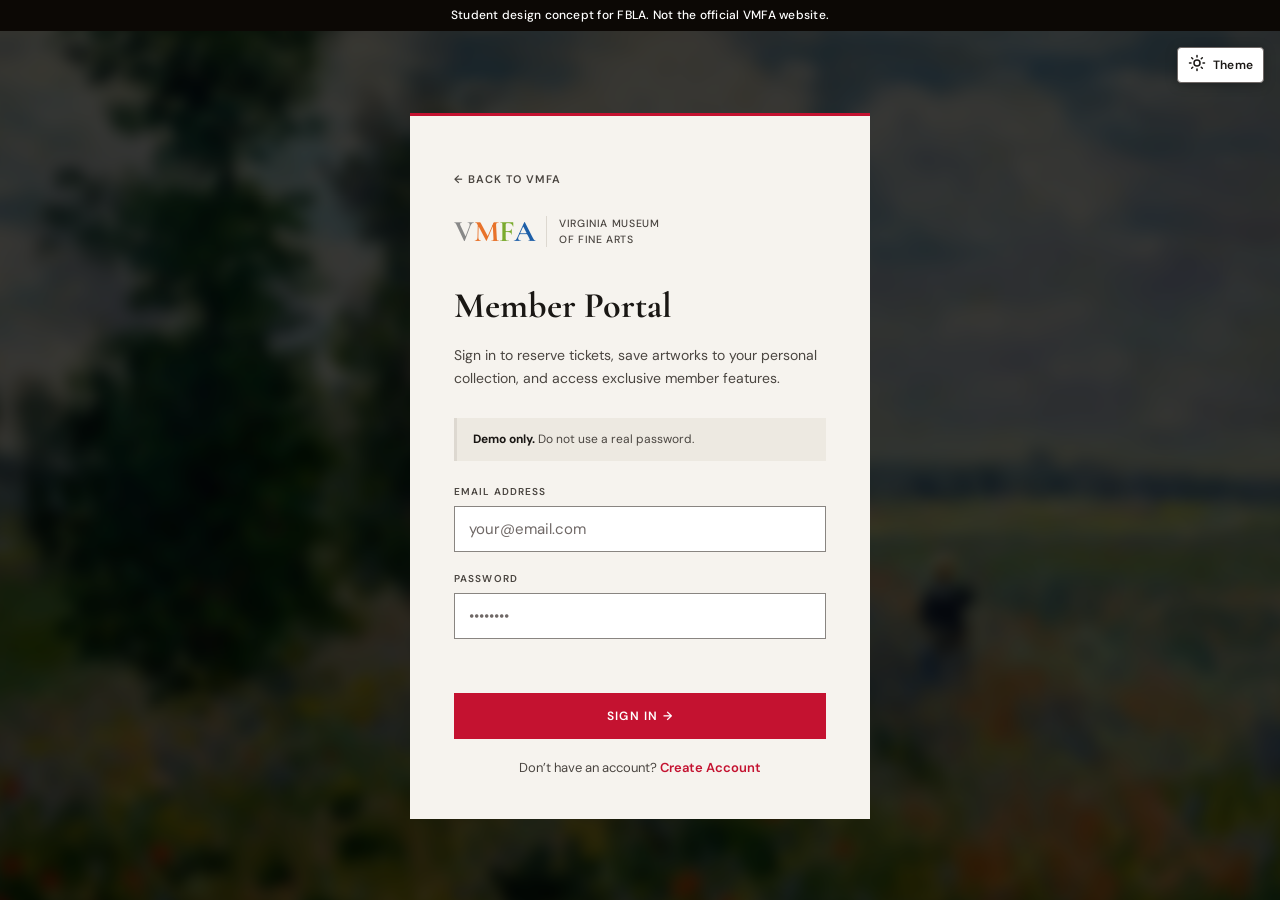
==== commit 08459483: "more accesisiblility upds" ====
--- a/login.html
+++ b/login.html
@@ -25,11 +25,11 @@
 </head>
 <body class="login-body">
   <a class="skip-link" href="#main-content">Skip to main content</a>
-  <div class="site-banner" role="note">Student design concept for FBLA. Not the official VMFA website.</div>
+  <aside class="site-banner" aria-label="Demo notice">Student design concept for FBLA. Not the official VMFA website.</aside>
 
-  <div class="login-page-wrap">
+  <main class="login-page-wrap" id="main-content" tabindex="-1">
     <div class="theme-switcher theme-switcher--floating" data-theme-switcher></div>
-    <div class="login-card" id="main-content" tabindex="-1">
+    <div class="login-card">
       <a href="index.html" class="login-back-link">&larr; Back to VMFA</a>
 
       <div class="login-logo">
@@ -60,7 +60,7 @@
       <p class="login-switch-link">Don&rsquo;t have an account? <a href="signup.html">Create Account</a></p>
 
     </div>
-  </div>
+  </main>
 
   <script src="login.js"></script>
 </body>
--- a/styles.css
+++ b/styles.css
@@ -48,7 +48,8 @@
   --fg-mid:       #4a4540;
   --fg-soft:      #6f6866;
   --line:         #ddd8d0;   /* decorative dividers */
-  --line-ctl:     #ddd8d0;   /* borders of inputs, buttons, tabs */
+  --line-ctl:     #898581;   /* borders of inputs, buttons, tabs (3:1 on white, cream and beige) */
+  --card-line:    #898581;   /* borders of card-style widgets: calendar cards, saved items, account menu */
 
   /* semantic: accent */
   --accent:       #c41230;   /* filled buttons, badges, bars */
@@ -134,11 +135,11 @@
   --dk-t-82: rgba(255,255,255,0.82);
   --dk-b-07: rgba(255,255,255,0.07);
   --dk-b-08: rgba(255,255,255,0.08);
-  --dk-b-14: rgba(255,255,255,0.14);
+  --dk-b-14: rgba(255,255,255,0.35);
   --dk-b-15: rgba(255,255,255,0.15);
-  --dk-b-16: rgba(255,255,255,0.16);
-  --dk-b-18: rgba(255,255,255,0.18);
-  --dk-b-25: rgba(255,255,255,0.25);
+  --dk-b-16: rgba(255,255,255,0.35);
+  --dk-b-18: rgba(255,255,255,0.35);
+  --dk-b-25: rgba(255,255,255,0.35);
   --dk-b-30: rgba(255,255,255,0.30);
   --dk-b-36: rgba(255,255,255,0.36);
   --dk-b-50: rgba(255,255,255,0.50);
@@ -171,6 +172,7 @@
   --fg-soft:   #a3a09b;
   --line:      #3a3d44;
   --line-ctl:  #7d828c;
+  --card-line: #3a3d44;
 
   --accent:        #d13a52;
   --accent-hover:  #b32d43;
@@ -273,6 +275,7 @@
   --fg-soft:   #d6d6d6;
   --line:      #b3b3b3;
   --line-ctl:  #ffffff;
+  --card-line: #b3b3b3;
 
   --accent:        #ffd60a;
   --accent-hover:  #fff27a;
@@ -1376,7 +1379,7 @@
 }
 .visit-card:last-child { border-bottom: none; }
 
-.visit-card h3 {
+.visit-card h2 {
   grid-column: 1;
   font-family: var(--ff-display);
   font-size: 36px;
@@ -1390,7 +1393,7 @@
   position: sticky;
   top: calc(var(--header-h) + 20px);
 }
-.visit-card > *:not(h3) { grid-column: 2; }
+.visit-card > *:not(h2) { grid-column: 2; }
 
 /* Hours */
 .hours-table { margin-bottom: 16px; }
@@ -1595,7 +1598,7 @@
 }
 .footer-social a:hover { background: var(--accent); border-color: var(--accent-text); color: var(--on-accent); }
 
-.footer-col h4 {
+.footer-col h3 {
   font-size: 10px;
   font-weight: 700;
   text-transform: uppercase;
@@ -1679,7 +1682,7 @@
   .artist-body { padding: 56px 56px; }
   .artist-artwork { font-size: clamp(26px, 3vw, 38px); }
   .visit-card { column-gap: 64px; }
-  .visit-card h3 { font-size: 28px; }
+  .visit-card h2 { font-size: 28px; }
   .section { padding: 80px 32px; }
   .section-gray { padding: 80px 32px; }
 }
@@ -1779,8 +1782,8 @@
   /* Visit */
   .visit-grid { padding: 0 24px 56px; }
   .visit-card { grid-template-columns: 1fr; column-gap: 0; row-gap: 28px; padding: 56px 0; }
-  .visit-card h3 { font-size: 26px; position: static; }
-  .visit-card > *:not(h3) { grid-column: 1; }
+  .visit-card h2 { font-size: 26px; position: static; }
+  .visit-card > *:not(h2) { grid-column: 1; }
   .amenities-list { grid-template-columns: 1fr; }
 
   /* Newsletter */
@@ -1811,7 +1814,7 @@
   .footer-bottom { flex-direction: column; align-items: flex-start; gap: 10px; }
   .artist-body { padding: 36px 20px; }
   .artist-artwork { font-size: 24px; }
-  .visit-card h3 { font-size: 22px; }
+  .visit-card h2 { font-size: 22px; }
   .section { padding: 48px 20px; }
   .section-gray { padding: 48px 20px; }
 }
@@ -2403,7 +2406,7 @@
   top: calc(100% + 10px);
   right: 0;
   background: var(--surface);
-  border: 1px solid var(--line);
+  border: 1px solid var(--card-line);
   min-width: 210px;
   box-shadow: 0 8px 32px rgba(26,23,20,0.18);
   z-index: 2000;
@@ -2776,7 +2779,7 @@
   position: relative;
   cursor: pointer;
   background: var(--surface);
-  border: 1px solid var(--line);
+  border: 1px solid var(--card-line);
   overflow: hidden;
   transition: box-shadow 0.18s;
 }
@@ -2981,7 +2984,7 @@
   display: grid;
   grid-template-columns: 240px 1fr;
   background: var(--surface);
-  border: 1px solid var(--line);
+  border: 1px solid var(--card-line);
   border-radius: 4px;
   overflow: hidden;
   margin-bottom: 16px;
